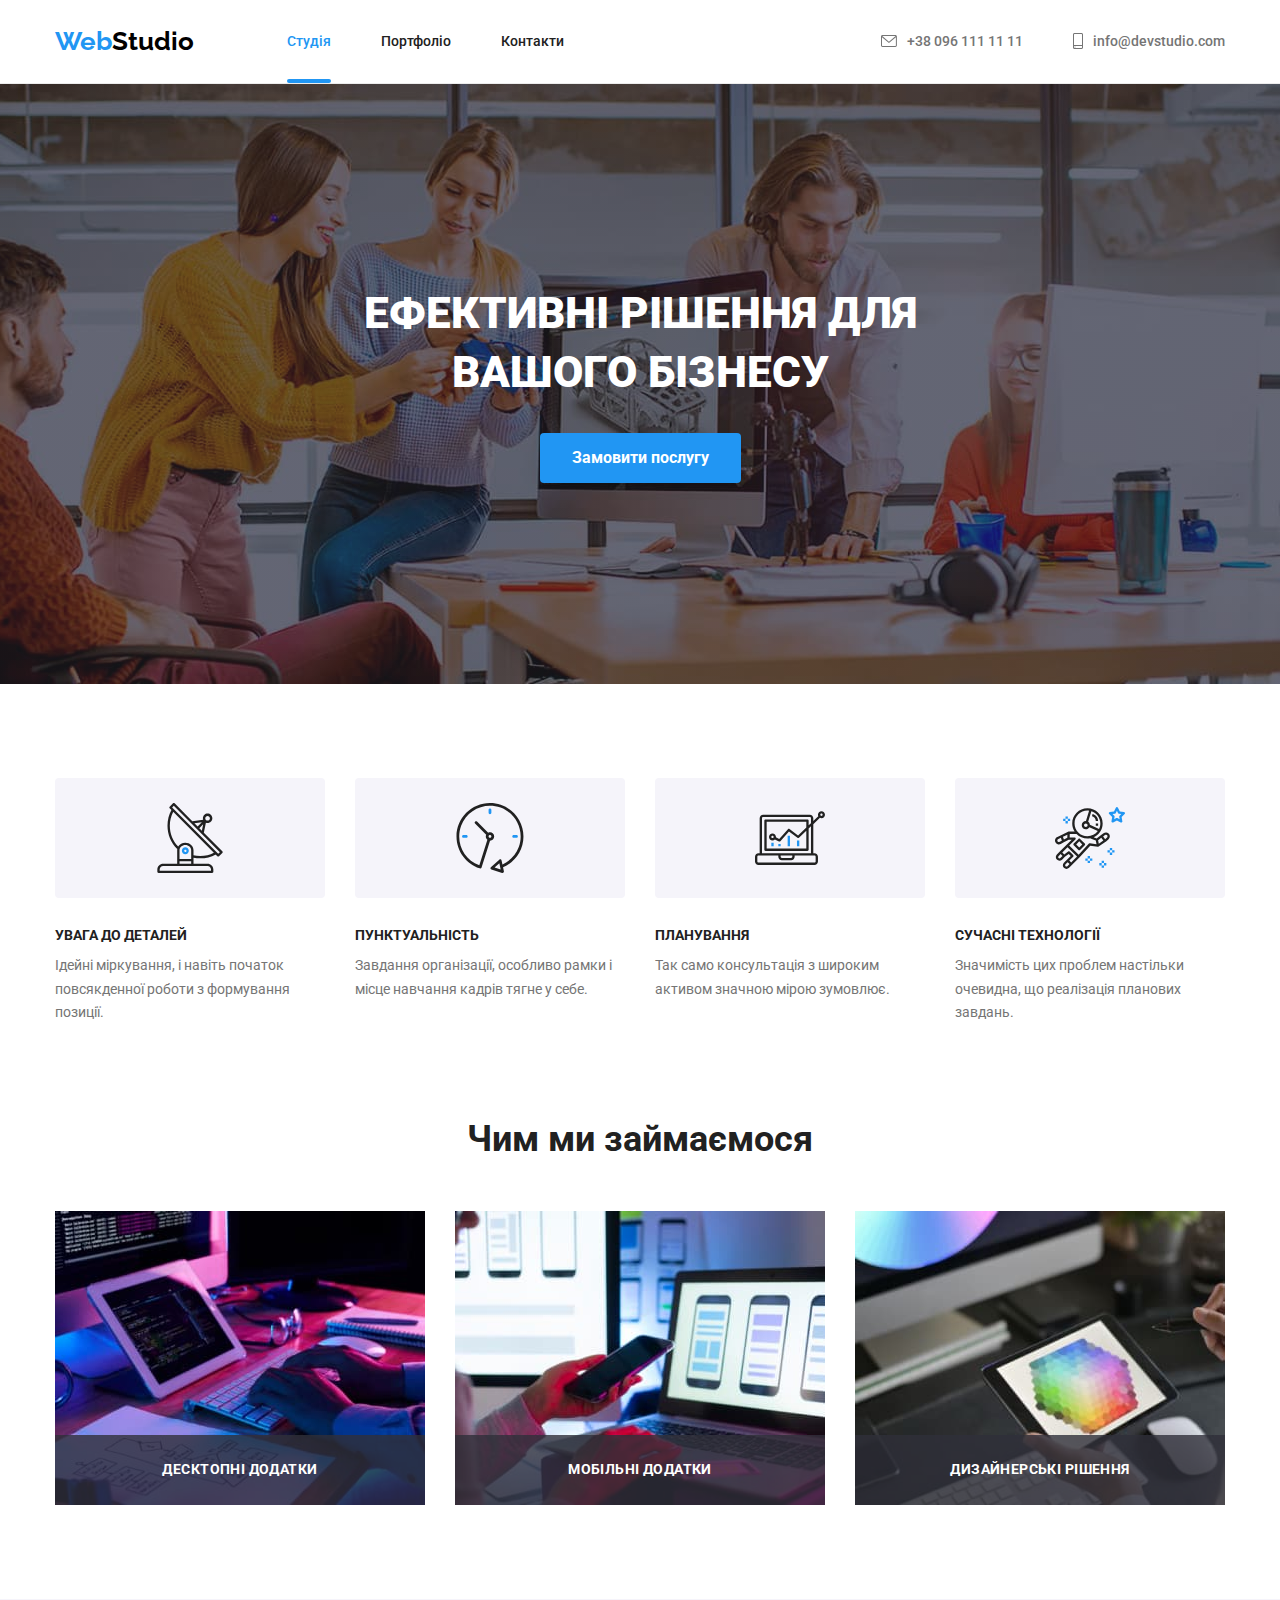
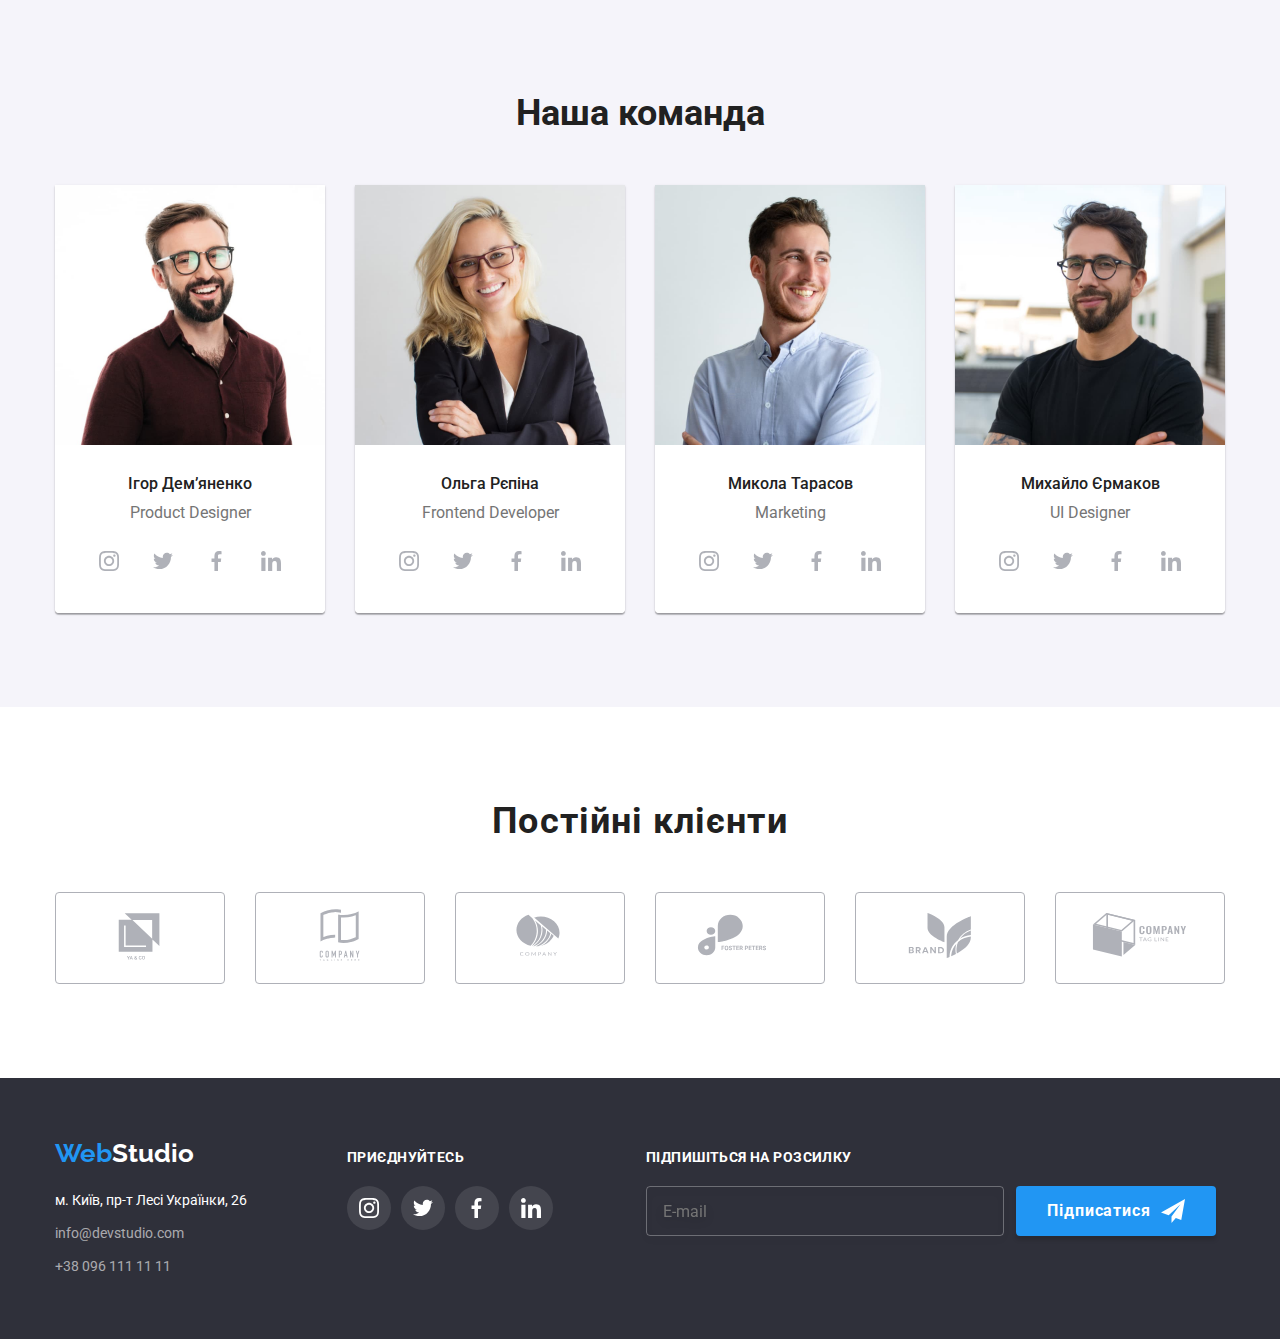
==== index.html @ 20d9b656 "New" ====
<!DOCTYPE html>
<html lang="uk">
  <head>
    <meta charset="UTF-8" />
    <meta http-equiv="X-UA-Compatible" content="IE=edge" />
    <meta name="viewport" content="width=device-width, initial-scale=1.0" />
    <title>WebStudio</title>
    <link rel="stylesheet" href="./css/main.min.css" />
    <link rel="preconnect" href="https://fonts.googleapis.com" />
    <link rel="preconnect" href="https://fonts.gstatic.com" crossorigin />
    <link
      href="https://fonts.googleapis.com/css2?family=Raleway:wght@700&family=Roboto:wght@400;500;700;900&display=swap"
      rel="stylesheet"
    />
  </head>
  <body>
    <header>
      <div class="header-container">
        <nav class="navigation">
          <a class="navigation__logo" href="index.html"
            ><span class="navigation__logo-color">Web</span>Studio</a
          >
          <ul class="navigation__list">
            <li class="navigation__item">
              <a class="navigation__link current" href="index.html">Студія</a>
            </li>
            <li class="navigation__item">
              <a class="navigation__link" href="portfolio.html">Портфоліо</a>
            </li>
            <li class="navigation__item">
              <a class="navigation__link" href="">Контакти</a>
            </li>
          </ul>
          <ul class="authentication">
            <li class="authentication__item">
              <a class="authentication__link" href="tel:+380961111111"
                ><svg class="authentication__icon" width="16" height="12">
                  <use href="./image/sprint.svg#icon-mail"></use></svg
                >+38 096 111 11 11</a
              >
            </li>
            <li class="authentication__item">
              <a class="authentication__link" href="mailto:info@devstudio.com"
                ><svg class="authentication__icon" width="10" height="16">
                  <use href="./image/sprint.svg#icon-smartphone"></use></svg
                >info@devstudio.com</a
              >
            </li>
          </ul>
        </nav>
      </div>
    </header>
    <main>
      <!-- Section Hero -->

      <section class="hero">
        <div class="hero__container">
          <h1 class="hero__title">ЕФЕКТИВНІ РІШЕННЯ ДЛЯ ВАШОГО БІЗНЕСУ</h1>
          <button data-modal-open class="hero__button" type="button">
            Замовити послугу
          </button>
          <div class="hero__backdrop is-hidden" data-modal>
            <div class="modal-window">
              <button
                data-modal-close
                class="modal-window__button-close"
                type="button"
              >
                <svg class="icon" width="11" height="11">
                  <use href="./image/sprint.svg#icon-close"></use>
                </svg>
              </button>
              <p class="modal-window__title">
                Залиште свої дані, ми вам передзвонимо
              </p>
              <form class="modal-form">
                <ul class="modal-form__list">
                  <li class="modal-form__item">
                    <label for="name">Ім’я</label>
                    <span class="modal-form__icon"
                      ><svg width="18" height="18">
                        <use href="./image/sprint.svg#icon-person"></use></svg
                    ></span>
                    <input class="input" type="text" name="name" id="name" />
                  </li>
                  <li class="modal-form__item">
                    <label for="tel">Телефон</label>
                    <span class="modal-form__icon"
                      ><svg width="18" height="18">
                        <use href="./image/sprint.svg#icon-phone"></use></svg
                    ></span>
                    <input class="input" type="tel" name="tel" id="tel" />
                  </li>
                  <li class="modal-form__item">
                    <label for="mail">Пошта</label>
                    <span class="modal-form__icon"
                      ><svg width="18" height="18">
                        <use href="./image/sprint.svg#icon-email"></use></svg
                    ></span>
                    <input class="input" type="email" name="mail" id="mail" />
                  </li>
                  <li class="modal-form__item">
                    <label for="comment">Коментар</label>
                    <textarea
                      name="comment"
                      id="comment"
                      rows="7"
                      placeholder="Введіть текст"
                    ></textarea>
                  </li>
                </ul>
                <div class="modal-form__mailling">
                  <input type="checkbox" name="mailling" id="mailling" />

                  <label for="mailling"
                    ><span class="modal-form__check-mark">
                      <svg width="11" height="8">
                        <use href="./image/sprint.svg#icon-check"></use>
                      </svg>
                    </span>
                    Погоджуюся з розсилкою та приймаю
                    <span
                      ><a class="modal-form__link" href="index.html">
                        Умови договору</a
                      ></span
                    ></label
                  >
                </div>
                <button class="modal-form__button-submit" type="submit">
                  Відправити
                </button>
              </form>
            </div>
          </div>
        </div>
      </section>

      <!-- Section Skills -->

      <section class="skills">
        <div class="skills__container">
          <h2 class="skills__title-hidden">Skills</h2>
          <ul class="skills__list">
            <li class="skills__item">
              <div class="skills__icon">
                <svg width="70" height="70">
                  <use href="./image/sprint.svg#icon-antenna"></use>
                </svg>
              </div>
              <h3 class="skills__title">УВАГА ДО ДЕТАЛЕЙ</h3>
              <p class="skills__text">
                Ідейні міркування, і навіть початок повсякденної роботи з
                формування позиції.
              </p>
            </li>
            <li class="skills__item">
              <div class="skills__icon">
                <svg width="70" height="70">
                  <use href="./image/sprint.svg#icon-clock"></use>
                </svg>
              </div>
              <h3 class="skills__title">ПУНКТУАЛЬНІСТЬ</h3>
              <p class="skills__text">
                Завдання організації, особливо рамки і місце навчання кадрів
                тягне у себе.
              </p>
            </li>
            <li class="skills__item">
              <div class="skills__icon">
                <svg width="70" height="70">
                  <use href="./image/sprint.svg#icon-diagram"></use>
                </svg>
              </div>
              <h3 class="skills__title">ПЛАНУВАННЯ</h3>
              <p class="skills__text">
                Так само консультація з широким активом значною мірою зумовлює.
              </p>
            </li>
            <li class="skills__item">
              <div class="skills__icon">
                <svg width="70" height="70">
                  <use href="./image/sprint.svg#icon-astronaut"></use>
                </svg>
              </div>
              <h3 class="skills__title">СУЧАСНІ ТЕХНОЛОГІЇ</h3>
              <p class="skills__text">
                Значимість цих проблем настільки очевидна, що реалізація
                планових завдань.
              </p>
            </li>
          </ul>
        </div>
      </section>

      <!-- Services -->

      <section class="services">
        <div class="services__container">
          <h2 class="services__title">Чим ми займаємося</h2>
          <ul class="services__list">
            <li class="services__item">
              <img src="./image/box1.jpg" alt="програмування" width="370" />
              <div class="services__box">
                <p class="services__box-title">ДЕСКТОПНІ ДОДАТКИ</p>
              </div>
            </li>
            <li class="services__item">
              <img
                src="./image/box2.jpg"
                alt="створення аплікацій"
                width="370"
              />
              <div class="services__box">
                <p class="services__box-title">МОБІЛЬНІ ДОДАТКИ</p>
              </div>
            </li>
            <li class="services__item">
              <img src="./image/box3.jpg" alt="веб-дизайн" width="370" />
              <div class="services__box">
                <p class="services__box-title">ДИЗАЙНЕРСЬКІ РІШЕННЯ</p>
              </div>
            </li>
          </ul>
        </div>
      </section>

      <!-- Section Developers -->

      <section class="developers">
        <div class="developers__container">
          <h2 class="developers__title">Наша команда</h2>
          <ul class="developers__list">
            <li class="developers__box">
              <img src="./image/img1.jpg" alt="дизайнер продукту" width="270" />
              <div class="card-set">
                <h3 class="card-set__name">Ігор Дем’яненко</h3>
                <p class="card-set__direction" lang="en">Product Designer</p>
                <div class="social-networks">
                  <ul class="social-networks__list">
                    <li class="social-networks__item">
                      <a
                        class="social-networks__link"
                        href="https://www.instagram.com/"
                        ><svg
                          class="social-networks__icon"
                          width="20"
                          height="20"
                        >
                          <use
                            href="./image/sprint.svg#icon-instagram"
                          ></use></svg
                      ></a>
                    </li>
                    <li class="social-networks__item">
                      <a
                        class="social-networks__link"
                        href="https://twitter.com/"
                        ><svg
                          class="social-networks__icon"
                          width="20"
                          height="20"
                        >
                          <use
                            href="./image/sprint.svg#icon-twitter"
                          ></use></svg
                      ></a>
                    </li>
                    <li class="social-networks__item">
                      <a
                        class="social-networks__link"
                        href="https://www.facebook.com/"
                        ><svg
                          class="social-networks__icon"
                          width="20"
                          height="20"
                        >
                          <use
                            href="./image/sprint.svg#icon-facebook"
                          ></use></svg
                      ></a>
                    </li>
                    <li class="social-networks__item">
                      <a
                        class="social-networks__link"
                        href="https://www.linkedin.com/"
                        ><svg
                          class="social-networks__icon"
                          width="20"
                          height="20"
                        >
                          <use
                            href="./image/sprint.svg#icon-linkedin"
                          ></use></svg
                      ></a>
                    </li>
                  </ul>
                </div>
              </div>
            </li>
            <li class="developers__box">
              <img
                src="./image/img2.jpg"
                alt="розробник інтерфейсу"
                width="270"
              />
              <div class="card-set">
                <h3 class="card-set__name">Ольга Рєпіна</h3>
                <p class="card-set__direction" lang="en">Frontend Developer</p>
                <div class="social-networks">
                  <ul class="social-networks__list">
                    <li class="social-networks__item">
                      <a
                        class="social-networks__link"
                        href="https://www.instagram.com/"
                        ><svg
                          class="social-networks__icon"
                          width="20"
                          height="20"
                        >
                          <use
                            href="./image/sprint.svg#icon-instagram"
                          ></use></svg
                      ></a>
                    </li>
                    <li class="social-networks__item">
                      <a
                        class="social-networks__link"
                        href="https://twitter.com/"
                        ><svg
                          class="social-networks__icon"
                          width="20"
                          height="20"
                        >
                          <use
                            href="./image/sprint.svg#icon-twitter"
                          ></use></svg
                      ></a>
                    </li>
                    <li class="social-networks__item">
                      <a
                        class="social-networks__link"
                        href="https://www.facebook.com/"
                        ><svg
                          class="social-networks__icon"
                          width="20"
                          height="20"
                        >
                          <use
                            href="./image/sprint.svg#icon-facebook"
                          ></use></svg
                      ></a>
                    </li>
                    <li class="social-networks__item">
                      <a
                        class="social-networks__link"
                        href="https://www.linkedin.com/"
                        ><svg
                          class="social-networks__icon"
                          width="20"
                          height="20"
                        >
                          <use
                            href="./image/sprint.svg#icon-linkedin"
                          ></use></svg
                      ></a>
                    </li>
                  </ul>
                </div>
              </div>
            </li>
            <li class="developers__box">
              <img src="./image/img3.jpg" alt="маркетолог" width="270" />
              <div class="card-set">
                <h3 class="card-set__name">Микола Тарасов</h3>
                <p class="card-set__direction" lang="en">Marketing</p>
                <div class="social-networks">
                  <ul class="social-networks__list">
                    <li class="social-networks__item">
                      <a
                        class="social-networks__link"
                        href="https://www.instagram.com/"
                        ><svg
                          class="social-networks__icon"
                          width="20"
                          height="20"
                        >
                          <use
                            href="./image/sprint.svg#icon-instagram"
                          ></use></svg
                      ></a>
                    </li>
                    <li class="social-networks__item">
                      <a
                        class="social-networks__link"
                        href="https://twitter.com/"
                        ><svg
                          class="social-networks__icon"
                          width="20"
                          height="20"
                        >
                          <use
                            href="./image/sprint.svg#icon-twitter"
                          ></use></svg
                      ></a>
                    </li>
                    <li class="social-networks__item">
                      <a
                        class="social-networks__link"
                        href="https://www.facebook.com/"
                        ><svg
                          class="social-networks__icon"
                          width="20"
                          height="20"
                        >
                          <use
                            href="./image/sprint.svg#icon-facebook"
                          ></use></svg
                      ></a>
                    </li>
                    <li class="social-networks__item">
                      <a
                        class="social-networks__link"
                        href="https://www.linkedin.com/"
                        ><svg
                          class="social-networks__icon"
                          width="20"
                          height="20"
                        >
                          <use
                            href="./image/sprint.svg#icon-linkedin"
                          ></use></svg
                      ></a>
                    </li>
                  </ul>
                </div>
              </div>
            </li>
            <li class="developers__box">
              <img
                src="./image/img4.jpg"
                alt="дизайнер інтерфейсу користувача"
                width="270"
              />
              <div class="card-set">
                <h3 class="card-set__name">Михайло Єрмаков</h3>
                <p class="card-set__direction" lang="en">UI Designer</p>
                <div class="social-networks">
                  <ul class="social-networks__list">
                    <li class="social-networks__item">
                      <a
                        class="social-networks__link"
                        href="https://www.instagram.com/"
                        ><svg
                          class="social-networks__icon"
                          width="20"
                          height="20"
                        >
                          <use
                            href="./image/sprint.svg#icon-instagram"
                          ></use></svg
                      ></a>
                    </li>
                    <li class="social-networks__item">
                      <a
                        class="social-networks__link"
                        href="https://twitter.com/"
                        ><svg
                          class="social-networks__icon"
                          width="20"
                          height="20"
                        >
                          <use
                            href="./image/sprint.svg#icon-twitter"
                          ></use></svg
                      ></a>
                    </li>
                    <li class="social-networks__item">
                      <a
                        class="social-networks__link"
                        href="https://www.facebook.com/"
                        ><svg
                          class="social-networks__icon"
                          width="20"
                          height="20"
                        >
                          <use
                            href="./image/sprint.svg#icon-facebook"
                          ></use></svg
                      ></a>
                    </li>
                    <li class="social-networks__item">
                      <a
                        class="social-networks__link"
                        href="https://www.linkedin.com/"
                        ><svg
                          class="social-networks__icon"
                          width="20"
                          height="20"
                        >
                          <use
                            href="./image/sprint.svg#icon-linkedin"
                          ></use></svg
                      ></a>
                    </li>
                  </ul>
                </div>
              </div>
            </li>
          </ul>
        </div>
      </section>

      <!-- Section Clients -->

      <section class="clients">
        <div class="clients__container">
          <h2 class="clients__title">Постійні клієнти</h2>
          <ul class="clients__list">
            <li class="clients__item">
              <a class="link" href="index.html"
                ><svg class="clients__icon" width="106" height="60">
                  <use href="./image/sprint.svg#icon-logo1"></use></svg
              ></a>
            </li>
            <li class="clients__item">
              <a href="index.html"
                ><svg class="clients__icon" width="106" height="60">
                  <use href="./image/sprint.svg#icon-logo2"></use></svg
              ></a>
            </li>
            <li class="clients__item">
              <a href="index.html"
                ><svg class="clients__icon" width="106" height="60">
                  <use href="./image/sprint.svg#icon-logo3"></use></svg
              ></a>
            </li>
            <li class="clients__item">
              <a href="index.html"
                ><svg class="clients__icon" width="106" height="60">
                  <use href="./image/sprint.svg#icon-logo4"></use></svg
              ></a>
            </li>
            <li class="clients__item">
              <a href="index.html"
                ><svg class="clients__icon" width="106" height="60">
                  <use href="./image/sprint.svg#icon-logo5"></use></svg
              ></a>
            </li>
            <li class="clients__item">
              <a href="index.html"
                ><svg class="clients__icon" width="106" height="60">
                  <use href="./image/sprint.svg#icon-logo6"></use></svg
              ></a>
            </li>
          </ul>
        </div>
      </section>
    </main>

    <footer class="footer">
      <div class="footer__container">
        <div>
          <a class="footer__logo" href="index.html"
            ><span class="footer__logo-color">Web</span>Studio</a
          >
          <address class="address">
            <ul class="address__list">
              <li class="address__item">
                <a
                  class="address__link"
                  href="https://www.google.com/maps/d/embed?mid=10uSM3H-mIU3GznYo2szRIEphczw&hl=en_US&ehbc=2E312F"
                  ><span class="address__link-color"
                    >м. Київ, пр-т Лесі Українки, 26</span
                  ></a
                >
              </li>
              <li class="address__item">
                <a class="address__link" href="mailto:info@devstudio.com"
                  >info@devstudio.com</a
                >
              </li>
              <li class="address__item">
                <a class="address__link" href="tel:+380961111111"
                  >+38 096 111 11 11</a
                >
              </li>
            </ul>
          </address>
        </div>

        <div class="join-in">
          <p class="join-in__title">ПРИЄДНУЙТЕСЬ</p>
          <ul class="join-in__list">
            <li class="join-in__item">
              <a class="join-in__link"
                ><svg class="join-in__icon" width="20" height="20">
                  <use href="./image/sprint.svg#icon-instagram"></use></svg
              ></a>
            </li>
            <li class="join-in__item">
              <a class="join-in__link"
                ><svg class="join-in__icon" width="20" height="20">
                  <use href="./image/sprint.svg#icon-twitter"></use></svg
              ></a>
            </li>
            <li class="join-in__item">
              <a class="join-in__link"
                ><svg class="join-in__icon" width="20" height="20">
                  <use href="./image/sprint.svg#icon-facebook"></use></svg
              ></a>
            </li>
            <li class="join-in__item">
              <a class="join-in__link"
                ><svg class="join-in__icon" width="20" height="20">
                  <use href="./image/sprint.svg#icon-linkedin"></use></svg
              ></a>
            </li>
          </ul>
        </div>

        <div class="sing-up">
          <p class="sing-up__title">ПІДПИШІТЬСЯ НА РОЗСИЛКУ</p>
          <form class="sing-up__form">
            <input
              type="email"
              name="e-mail"
              id="e-mail"
              placeholder="E-mail"
            />
            <button class="sing-up__button" type="submit">
              Підписатися<svg width="24" height="24">
                <use href="./image/sprint.svg#icon-send"></use>
              </svg>
            </button>
          </form>
        </div>
      </div>
    </footer>
    <script src="./js/modal.js"></script>
  </body>
</html>
---- css/main.min.css ----
/*! modern-normalize v1.1.0 | MIT License | https://github.com/sindresorhus/modern-normalize */*,::before,::after{box-sizing:border-box}html{line-height:1.15;-webkit-text-size-adjust:100%;-moz-tab-size:4;-o-tab-size:4;tab-size:4}body{margin:0;font-family:system-ui,-apple-system,"Segoe UI",Roboto,Helvetica,Arial,sans-serif,"Apple Color Emoji","Segoe UI Emoji"}hr{height:0;color:inherit}abbr[title]{-webkit-text-decoration:underline dotted;text-decoration:underline dotted}b,strong{font-weight:bolder}code,kbd,samp,pre{font-family:ui-monospace,SFMono-Regular,Consolas,"Liberation Mono",Menlo,monospace;font-size:1em}small{font-size:80%}sub,sup{font-size:75%;line-height:0;position:relative;vertical-align:baseline}sub{bottom:-0.25em}sup{top:-0.5em}table{text-indent:0;border-color:inherit}button,input,optgroup,select,textarea{font-family:inherit;font-size:100%;line-height:1.15;margin:0}button,select{text-transform:none}button,[type=button],[type=reset],[type=submit]{-webkit-appearance:button}::-moz-focus-inner{border-style:none;padding:0}:-moz-focusring{outline:1px dotted ButtonText}:-moz-ui-invalid{box-shadow:none}legend{padding:0}progress{vertical-align:baseline}::-webkit-inner-spin-button,::-webkit-outer-spin-button{height:auto}[type=search]{-webkit-appearance:textfield;outline-offset:-2px}::-webkit-search-decoration{-webkit-appearance:none}::-webkit-file-upload-button{-webkit-appearance:button;font:inherit}summary{display:list-item}body{background:#fff;color:#212121;font-family:Roboto,sans-serif;font-style:normal}img{display:block}use{transition:fill 250ms cubic-bezier(0.4, 0, 0.2, 1)}.header-container{max-width:1600px;margin:0 auto;border-bottom:1px solid #ececec}.navigation{display:flex;align-items:center;width:1200px;margin:0 auto;padding-left:15px;padding-right:15px}.navigation__logo{text-decoration:none;font-family:Raleway,sans-serif;font-weight:700;font-size:26px;line-height:1.19;letter-spacing:.03;color:#000}.navigation__logo-color{color:#2196f3}.navigation__list{display:flex;margin-left:93px;margin-top:0;margin-bottom:0;padding-left:0;list-style:none}.navigation__item:not(:last-child){margin-right:50px}.navigation__link{position:relative;display:block;padding:32px 0;text-decoration:none;font-weight:500;font-size:14px;line-height:1.33;color:#212121;transition:color 250ms cubic-bezier(0.4, 0, 0.2, 1)}.navigation__link:hover{color:#2196f3}.navigation__link.current{color:#2196f3}.navigation__link.current::after{content:"";position:absolute;display:block;left:0;bottom:0;width:100%;height:4px;border-radius:2px;background-color:#2196f3}.authentication{display:flex;margin:0;margin-left:auto;padding:0;list-style:none}.authentication__item:not(:last-child){margin-right:50px}.authentication__link{display:flex;align-items:center;justify-content:center;padding:32px 0;text-decoration:none;font-weight:500;font-size:14px;line-height:1.33;color:#757575;transition:color 250ms cubic-bezier(0.4, 0, 0.2, 1)}.authentication__icon{margin-right:10px;fill:#757575}.authentication__link:hover svg use,.authentication__link:focus svg use{fill:#2196f3;transition:250ms cubic-bezier(0.4, 0, 0.2, 1)}.authentication__link:hover,.authentication__link:focus{color:#2196f3}.hero{max-width:1600px;min-height:600px;margin:0 auto;padding:200px 0;background-image:linear-gradient(to right, rgba(47, 48, 58, 0.4), rgba(47, 48, 58, 0.4)),url(../image/hero.jpg);background-repeat:no-repeat;background-position:center;background-size:cover;background-color:#fff}.hero__container{margin:0 auto;width:1200px;padding-left:15px;padding-right:15px}.hero__title{margin:0 auto;margin-bottom:30px;max-width:650px;font-weight:900;font-size:44px;line-height:1.36;text-align:center;color:#fff}.hero__button{display:block;padding:10px 32px;margin:0 auto;font-family:inherit;font-weight:700;font-size:16px;line-height:1.87;background-color:#2196f3;color:#fff;box-shadow:0px 4px 4px rgba(0,0,0,.15);border-radius:4px;border:#ffdead;transition:background-color 250ms cubic-bezier(0.4, 0, 0.2, 1)}.hero__button:hover{background-color:#188ce8}.hero__backdrop{position:fixed;top:0;left:0;width:100%;height:100%;background:rgba(0,0,0,.2);transition:opacity 250ms cubic-bezier(0.4, 0, 0.2, 1),visibility 250ms cubic-bezier(0.4, 0, 0.2, 1)}.hero__backdrop.is-hidden{opacity:0;visibility:hidden;pointer-events:none}.modal-window{position:relative;top:50%;left:50%;transform:translate(-50%, -50%);padding:40px;width:528px;height:581px;box-shadow:0px 1px 3px rgba(0,0,0,.12),0px 1px 1px rgba(0,0,0,.14),0px 2px 1px rgba(0,0,0,.2);border-radius:4px;background:#fff}.modal-window__button-close{position:absolute;display:flex;justify-content:center;align-items:center;right:8px;top:8px;width:30px;height:30px;padding:0;border-radius:50px;background:#fff;border:1px solid rgba(0,0,0,.1)}.modal-window__title{margin:0 auto;margin-bottom:12px;font-weight:700;font-size:20px;line-height:1.15;letter-spacing:.03em;text-align:center}.modal-form__list{list-style:none;margin:0 auto;padding:0}.modal-form__item{position:relative;display:flex;flex-direction:column;margin-bottom:10px;font-weight:400;font-size:12px;line-height:1.16;letter-spacing:.01em;color:#757575}.modal-form__icon{position:absolute;display:inline-block;top:50%;left:12px}.modal-form label{margin-bottom:4px}.modal-form input{padding:11px 12px;padding-left:42px;border:1px solid rgba(33,33,33,.2);border-radius:4px;outline:none}.modal-form textarea{padding:12px 16px;border:1px solid rgba(33,33,33,.2);border-radius:4px;outline:none;resize:none}.modal-form__item:focus-within>.modal-form__icon{fill:#2196f3}.modal-form__item input:focus{border:1px solid #2196f3}.modal-form__item textarea:focus{border:1px solid #2196f3}.modal-form__mailling{display:flex;align-items:center;margin-top:20px;margin-bottom:30px;font-weight:400;font-size:14px;line-height:1.71;letter-spacing:.03em;text-align:center;color:#757575}.modal-form__mailling input{position:absolute;white-space:nowrap;width:1px;height:1px;overflow:hidden;border:0;padding:0;clip:rect(0 0 0 0);-webkit-clip-path:inset(50%);clip-path:inset(50%)}.modal-form__mailling label{display:flex;align-items:center;justify-content:center;margin:0}input:checked+label .modal-form__check-mark{background-color:#2196f3;border:2px solid #2196f3}.modal-form__check-mark{display:flex;align-items:center;width:16px;height:15px;margin-right:7px;margin-left:14px;border:2px solid #212121;border-radius:2px}.modal-form__link{margin-left:4px;color:#2196f3}.modal-form__button-submit{display:block;margin:0 auto;padding:10px 52px;font-weight:700;font-size:16px;line-height:1.87;letter-spacing:.06em;background:#2196f3;box-shadow:0px 4px 4px rgba(0,0,0,.15);border-radius:4px;border:#ffdead;color:#fff}.modal-form__button-submit:hover{background-color:#188ce8}.skills{padding-top:94px}.skills__container{width:1200px;margin:0 auto;padding-left:15px;padding-right:15px}.skills__title-hidden{overflow:hidden;position:absolute;white-space:nowrap;clip:rect(0 0 0 0);-webkit-clip-path:inset(50%);clip-path:inset(50%);height:1px;width:1px}.skills__list{display:flex;margin:0 auto;padding-left:0;list-style:none}.skills__item:not(:last-child){margin-right:30px}.skills__icon{display:flex;justify-content:center;align-items:center;width:270px;height:120px;margin-bottom:30px;border-radius:4px;background-color:#f5f4fa}.skills__title{margin:0 auto;margin-bottom:10px;font-weight:700;font-size:14px;line-height:1.14}.skills__text{margin:0 auto;font-size:14px;line-height:1.71;color:#757575}.services{padding:94px 0}.services__container{width:1200px;padding-left:15px;padding-right:15px;margin:0 auto}.services__title{margin:0 auto;margin-bottom:50px;font-weight:700;font-size:36px;line-height:1.16;text-align:center}.services__list{display:flex;gap:30px;margin:0 auto;padding-left:0;list-style:none}.services__item{position:relative}.services__box{position:absolute;bottom:0;display:block;width:370px;height:70px;padding:27px 0;background:rgba(47,48,58,.8)}.services__box-title{margin:0 auto;font-weight:700;font-size:14px;line-height:1.14;text-align:center;letter-spacing:.03em;text-transform:uppercase;color:#fff}.developers{padding:94px 0;background-color:#f5f4fa}.developers__container{width:1200px;margin:0 auto;padding-left:15px;padding-right:15px}.developers__title{margin:0 auto;margin-bottom:50px;font-weight:700;font-size:36px;line-height:1.16;text-align:center}.developers__list{display:flex;flex-wrap:wrap;margin:0 auto;padding-left:0;gap:30px;list-style:none}.developers__box{box-shadow:0px 1px 3px rgba(0,0,0,.12),0px 1px 1px rgba(0,0,0,.14),0px 2px 1px rgba(0,0,0,.2);border-radius:0px 0px 4px 4px}.card-set{padding-top:30px;padding-bottom:30px;text-align:center;background-color:#fff;border-radius:0px 0px 4px 4px}.card-set__name{margin:0 auto;margin-bottom:10px;font-weight:500;font-size:16px;line-height:1.18}.card-set__direction{margin:0 auto;font-size:16px;line-height:1.18;color:#757575}.social-networks{margin-top:16px;padding:0 32px}.social-networks__list{display:flex;list-style:none;gap:0;margin:0;padding:0}.social-networks__item:not(:last-child){margin-right:10px}.social-networks__link{display:flex;align-items:center;justify-content:center;height:44px;width:44px;border-radius:50%;transition:background-color 250ms cubic-bezier(0.4, 0, 0.2, 1)}.social-networks__link:hover{background-color:#2196f3}.social-networks__link:hover svg use{fill:#fff;transition:250ms cubic-bezier(0.4, 0, 0.2, 1)}.social-networks__icon{fill:#afb1b8}.clients{padding:94px 0}.clients__container{width:1200px;padding-left:15px;padding-right:15px;margin:0 auto}.clients__title{margin:0 auto;margin-bottom:50px;font-weight:700;font-size:36px;line-height:1.16;text-align:center;letter-spacing:.03em}.clients__list{display:flex;margin:0 auto;padding-left:0;list-style:none}.clients__item{display:flex;justify-content:center;align-items:center;width:170px;height:92px;border:1px solid #afb1b8;border-radius:4px;transition:border 250ms cubic-bezier(0.4, 0, 0.2, 1)}.clients__item:not(:last-child){margin-right:30px}.clients__item:hover{border:1px solid #2196f3}.clients__item:hover svg use{fill:#2196f3;transition:250ms cubic-bezier(0.4, 0, 0.2, 1)}.clients__icon{fill:#afb1b8}.filters{padding:94px 0}.filters__title-hidden{overflow:hidden;position:absolute;white-space:nowrap;clip:rect(0 0 0 0);-webkit-clip-path:inset(50%);clip-path:inset(50%);height:1px;width:1px}.filters__container{width:1200px;margin:0 auto;padding-left:15px;padding-right:15px}.filters__list{display:flex;justify-content:center;margin:0 auto;margin-bottom:50px;padding-left:0;list-style:none}.filters__item:not(:last-child){margin-right:6px}.filters__button{padding:6px 22px;font-family:inherit;font-weight:500;font-size:16px;line-height:1.62;background-color:#f5f4fa;color:#212121;border-radius:4px;border:#ffdead;transition:background-color 250ms cubic-bezier(0.4, 0, 0.2, 1),color 250ms cubic-bezier(0.4, 0, 0.2, 1)}.filters__button:hover{background-color:#2196f3;color:#fff}.project{width:1200px;margin:0 auto;padding-left:15px;padding-right:15px}.project__list{display:flex;flex-wrap:wrap;margin:0 auto;padding-left:0;list-style:none}.project__card{width:370px;margin-right:30px;margin-bottom:30px;border:1px solid #eee;transition:box-shadow 250ms cubic-bezier(0.4, 0, 0.2, 1)}.project__card:hover{box-shadow:0px 1px 1px rgba(0,0,0,.12),0px 4px 4px rgba(0,0,0,.06),1px 4px 6px rgba(0,0,0,.16)}.project__card:nth-child(3n){margin-right:0}.project__card:nth-last-child(-n+3){margin-bottom:0}.project__card:hover .project__details{transform:translateY(-100%)}.project__image{position:relative;overflow:hidden;padding:0;margin:0 auto}.project__details{position:absolute;margin:0 auto;padding:63px 24px;width:100%;height:100%;font-weight:400;font-size:18px;line-height:1.55;letter-spacing:.03em;color:#fff;background:rgba(33,150,243,.9);transform:translateY(0%);transition:transform 250ms cubic-bezier(0.4, 0, 0.2, 1)}.project__box{padding:20px 24px;background-color:#fff}.project__name{margin:0 auto;margin-bottom:4px;font-weight:700;font-size:18px;line-height:2}.project__type{margin:0 auto;font-size:16px;line-height:1.87;color:#757575}.footer{background-color:#2f303a;padding-top:60px;padding-bottom:60px}.footer__container{display:flex;width:1200px;margin:0 auto;padding-left:15px;padding-right:15px}.footer__logo{text-decoration:none;font-family:Raleway,sans-serif;color:#fff;font-weight:700;font-size:26px;line-height:1.19}.footer__logo-color{color:#2196f3}.address{display:flex;margin-top:20px;font-style:normal}.address__list{margin:0;margin-right:100px;padding-left:0;list-style:none}.address__item:not(:last-child){margin-bottom:9px}.address__link{text-decoration:none;font-size:14px;line-height:1.71;color:rgba(255,255,255,.6)}.address__link-color{color:#fff}.join-in{margin-top:12px}.join-in__title{margin:0 auto;font-weight:700;font-size:14px;line-height:1.14;letter-spacing:.03em;text-transform:uppercase;color:#fff}.join-in__list{display:flex;margin-top:20px;padding-left:0;list-style:none}.join-in__item{display:flex;justify-content:center;align-items:center;margin:0 auto;width:44px;height:44px;border-radius:50%;background:rgba(255,255,255,.1);transition:background-color 250ms cubic-bezier(0.4, 0, 0.2, 1)}.join-in__item:not(:last-child){margin-right:10px}.join-in__item:hover{background-color:#2196f3}.join-in__link{display:flex}.join-in__icon{fill:#fff}.sing-up{margin-left:93px}.sing-up__title{font-weight:700;font-size:14px;line-height:1.14;letter-spacing:.03em;text-transform:uppercase;color:#fff;margin:0 auto;margin-top:12px;margin-bottom:20px}.sing-up__form{display:flex}.sing-up input{margin-right:12px;width:358px;height:50px;padding:15px 16px;border:1px solid rgba(255,255,255,.3);filter:drop-shadow(0px 4px 4px rgba(0, 0, 0, 0.15));border-radius:4px;outline:none;background:none}.sing-up__button{display:flex;align-items:center;justify-content:center;margin:0 auto;width:200px;height:50px;background:#2196f3;box-shadow:0px 4px 4px rgba(0,0,0,.15);border-radius:4px;border:#ffdead;font-weight:700;font-size:16px;line-height:1.87;letter-spacing:.06em;color:#fff}.sing-up__button svg{margin-left:10px}/*# sourceMappingURL=main.min.css.map */
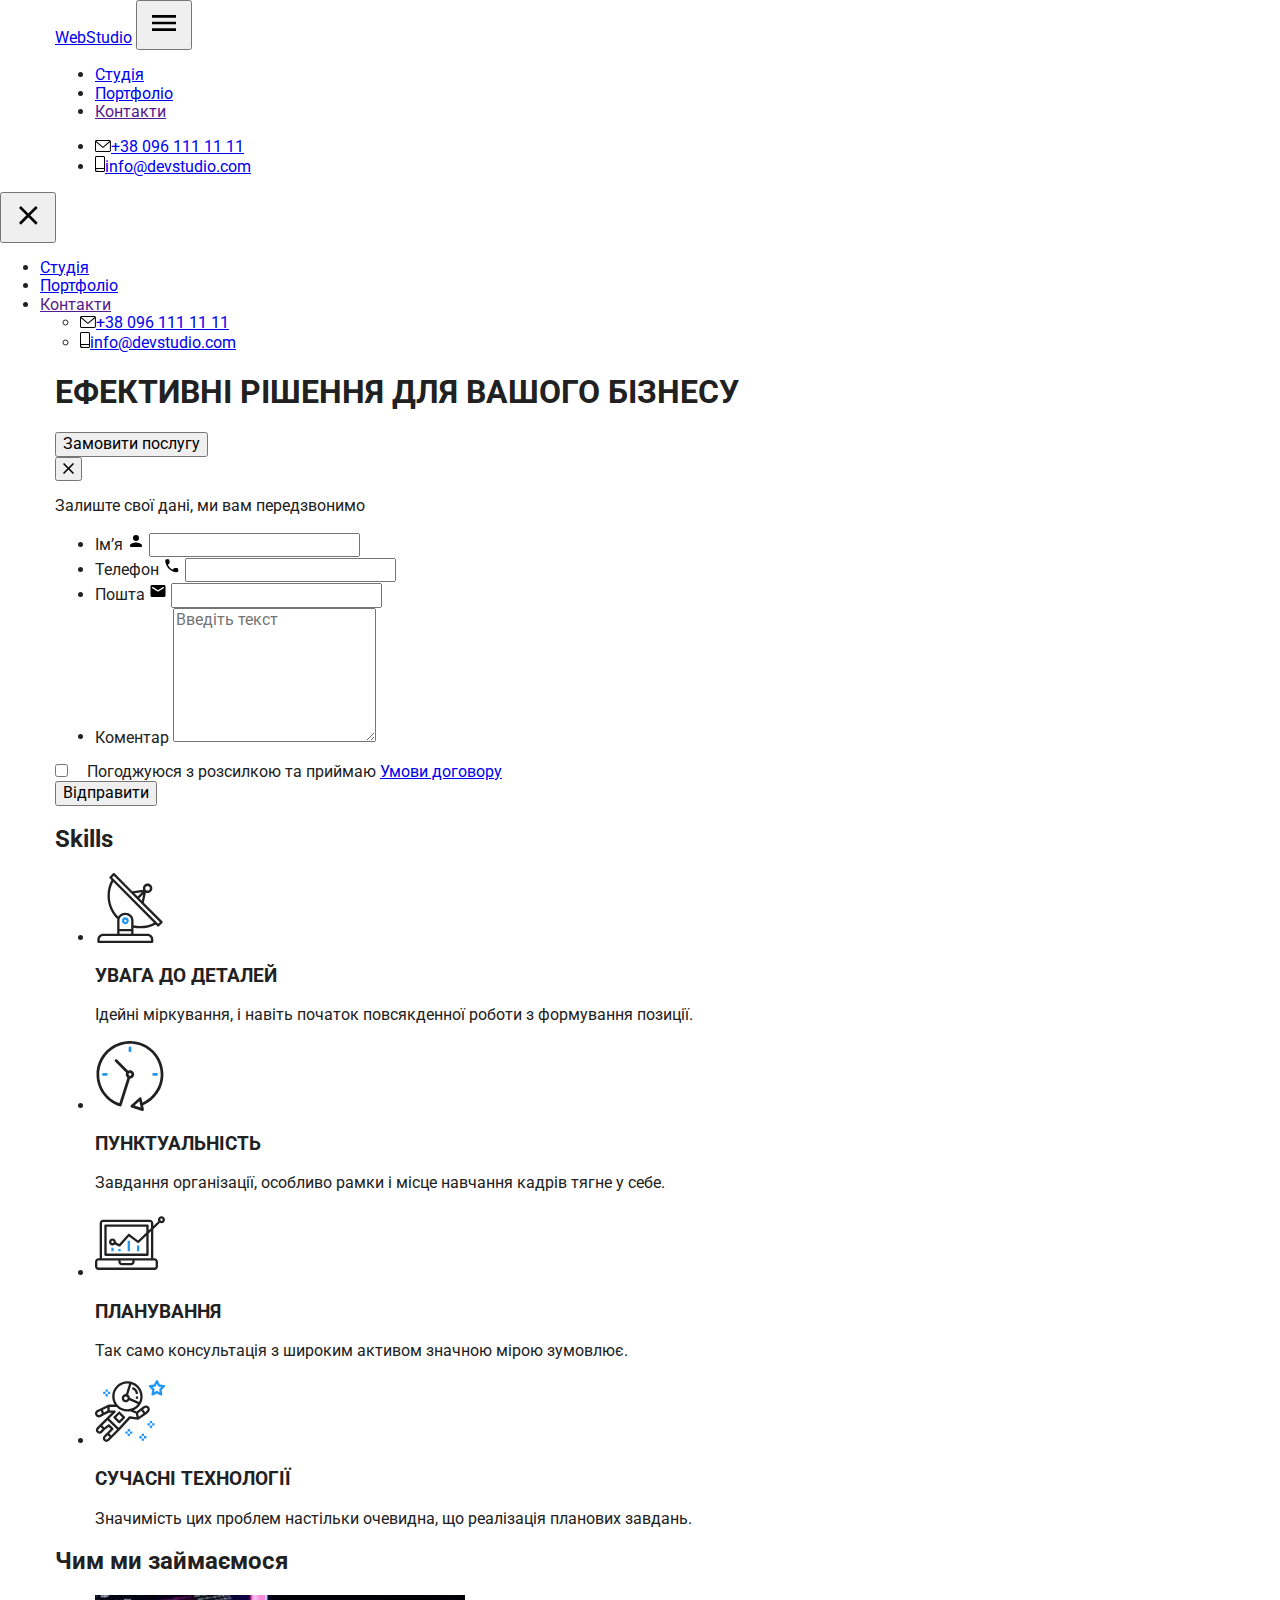
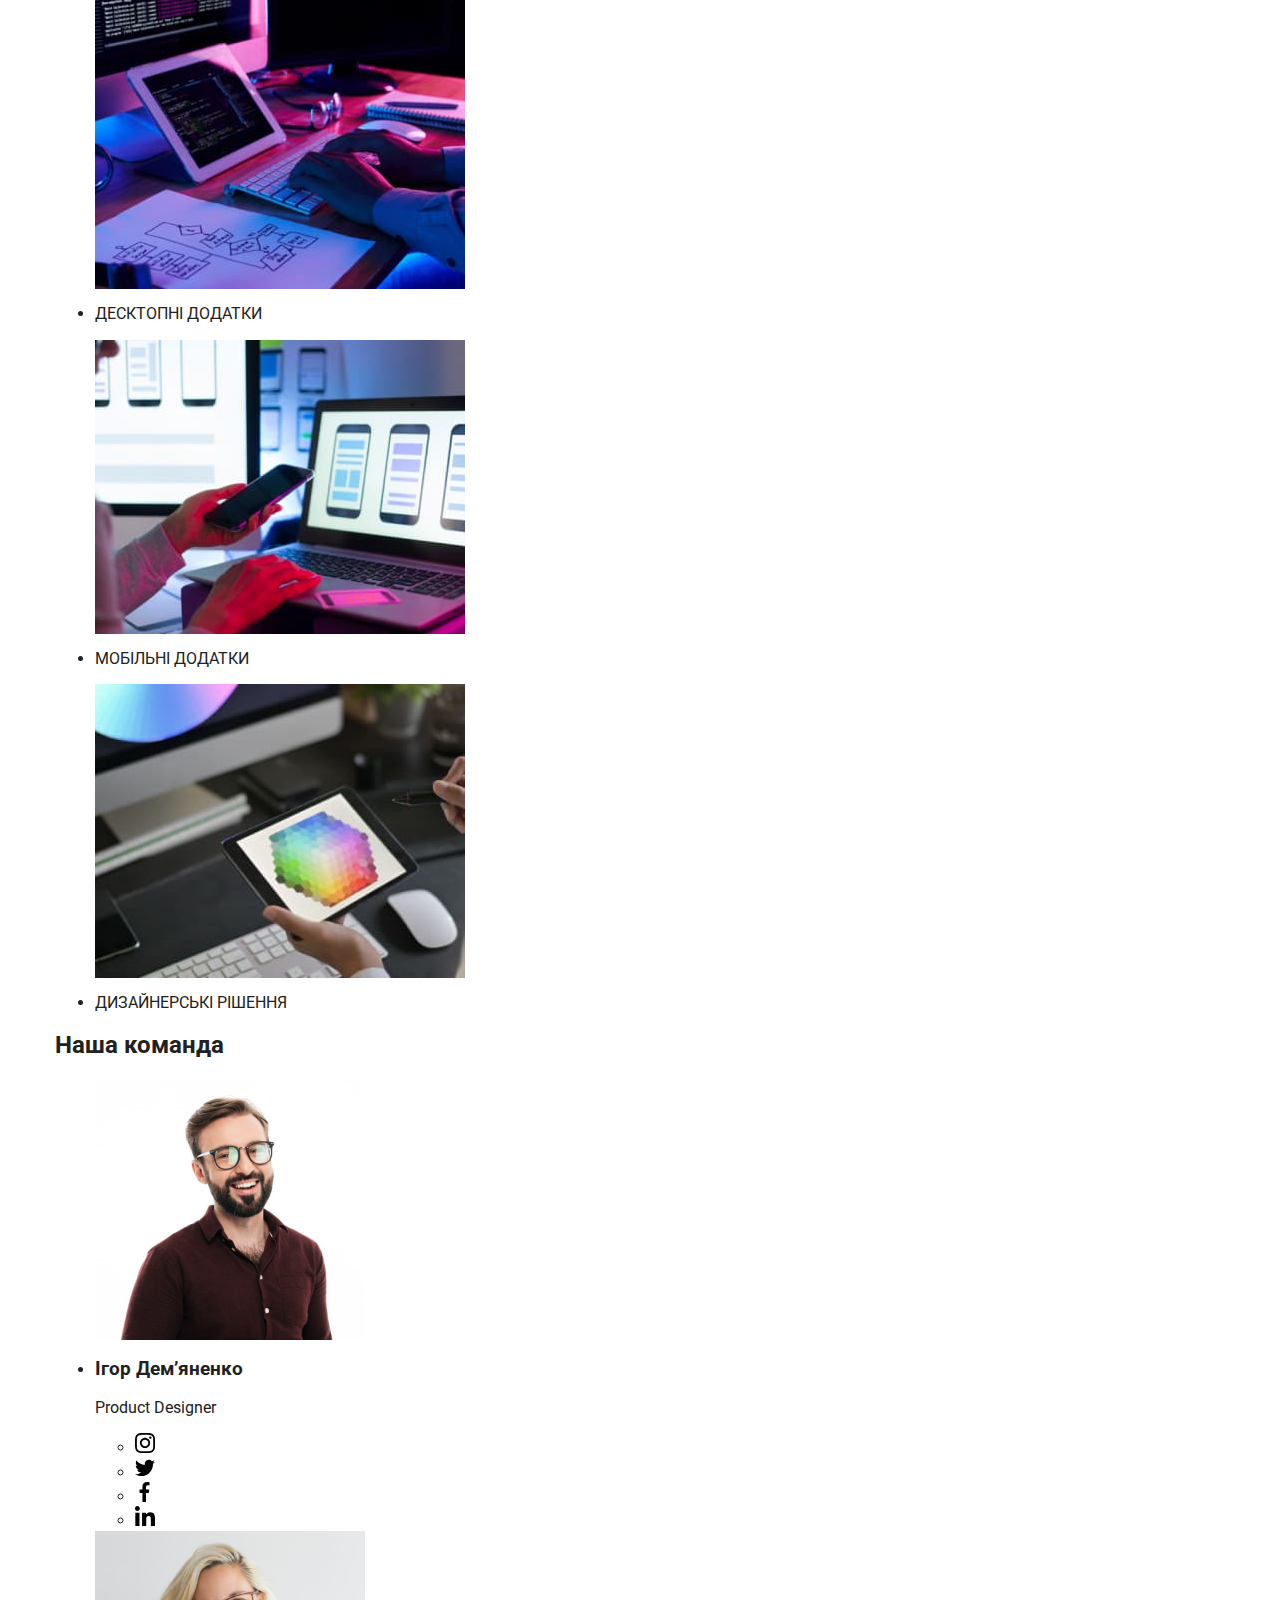
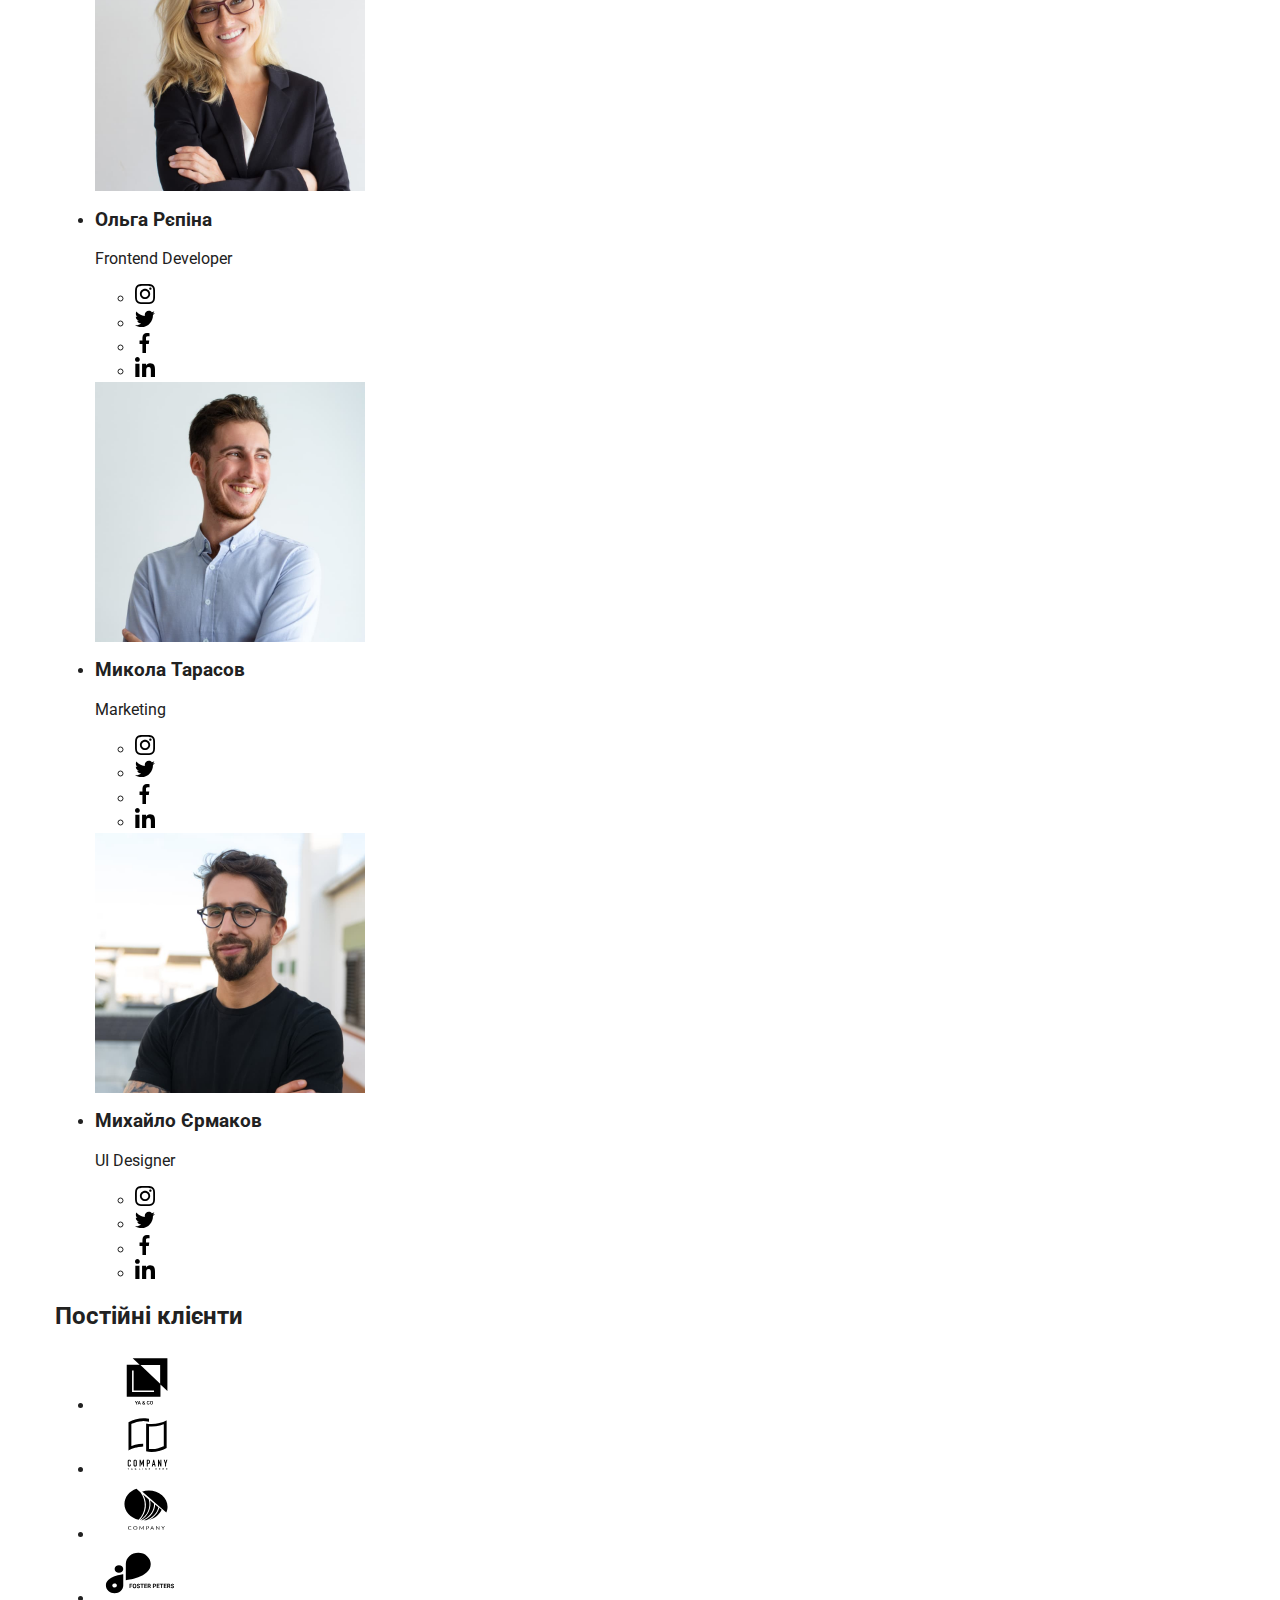
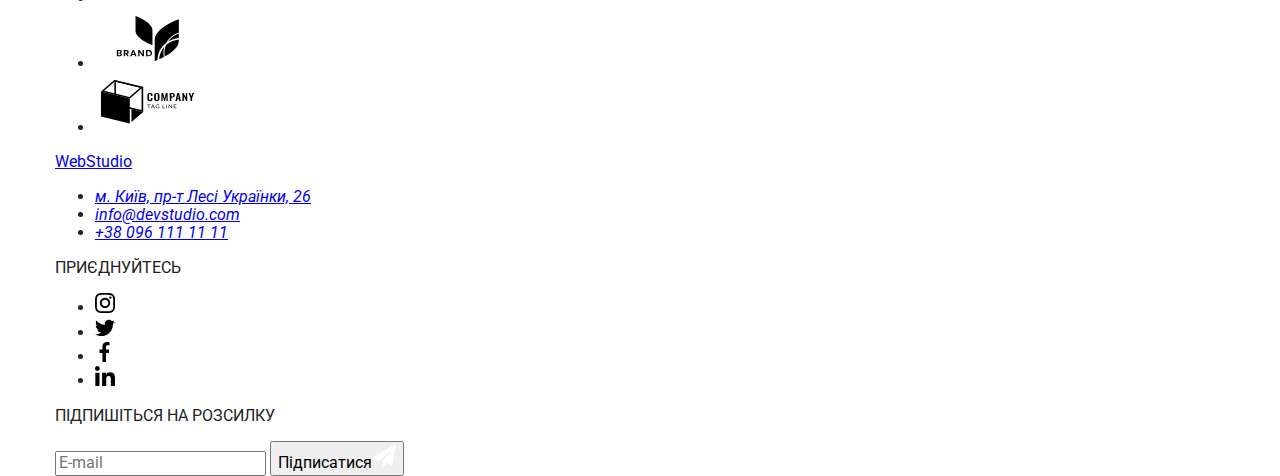
==== commit de847d98: "+" ====
--- a/index.html
+++ b/index.html
@@ -1,641 +1,491 @@
 <!DOCTYPE html>
 <html lang="uk">
-  <head>
-    <meta charset="UTF-8" />
-    <meta http-equiv="X-UA-Compatible" content="IE=edge" />
-    <meta name="viewport" content="width=device-width, initial-scale=1.0" />
-    <title>WebStudio</title>
-    <link rel="stylesheet" href="./css/main.min.css" />
-    <link rel="preconnect" href="https://fonts.googleapis.com" />
-    <link rel="preconnect" href="https://fonts.gstatic.com" crossorigin />
-    <link
-      href="https://fonts.googleapis.com/css2?family=Raleway:wght@700&family=Roboto:wght@400;500;700;900&display=swap"
-      rel="stylesheet"
-    />
-  </head>
-  <body>
-    <header>
-      <div class="header-container">
-        <nav class="navigation">
-          <a class="navigation__logo" href="index.html"
-            ><span class="navigation__logo-color">Web</span>Studio</a
-          >
-          <ul class="navigation__list">
-            <li class="navigation__item">
-              <a class="navigation__link current" href="index.html">Студія</a>
-            </li>
-            <li class="navigation__item">
-              <a class="navigation__link" href="portfolio.html">Портфоліо</a>
-            </li>
-            <li class="navigation__item">
-              <a class="navigation__link" href="">Контакти</a>
-            </li>
-          </ul>
-          <ul class="authentication">
-            <li class="authentication__item">
-              <a class="authentication__link" href="tel:+380961111111"
-                ><svg class="authentication__icon" width="16" height="12">
-                  <use href="./image/sprint.svg#icon-mail"></use></svg
-                >+38 096 111 11 11</a
-              >
-            </li>
-            <li class="authentication__item">
-              <a class="authentication__link" href="mailto:info@devstudio.com"
-                ><svg class="authentication__icon" width="10" height="16">
-                  <use href="./image/sprint.svg#icon-smartphone"></use></svg
-                >info@devstudio.com</a
-              >
-            </li>
-          </ul>
-        </nav>
-      </div>
-    </header>
-    <main>
-      <!-- Section Hero -->
-
-      <section class="hero">
-        <div class="hero__container">
-          <h1 class="hero__title">ЕФЕКТИВНІ РІШЕННЯ ДЛЯ ВАШОГО БІЗНЕСУ</h1>
-          <button data-modal-open class="hero__button" type="button">
-            Замовити послугу
-          </button>
-          <div class="hero__backdrop is-hidden" data-modal>
-            <div class="modal-window">
-              <button
-                data-modal-close
-                class="modal-window__button-close"
-                type="button"
-              >
-                <svg class="icon" width="11" height="11">
-                  <use href="./image/sprint.svg#icon-close"></use>
-                </svg>
-              </button>
-              <p class="modal-window__title">
-                Залиште свої дані, ми вам передзвонимо
-              </p>
-              <form class="modal-form">
-                <ul class="modal-form__list">
-                  <li class="modal-form__item">
-                    <label for="name">Ім’я</label>
-                    <span class="modal-form__icon"
-                      ><svg width="18" height="18">
-                        <use href="./image/sprint.svg#icon-person"></use></svg
-                    ></span>
-                    <input class="input" type="text" name="name" id="name" />
-                  </li>
-                  <li class="modal-form__item">
-                    <label for="tel">Телефон</label>
-                    <span class="modal-form__icon"
-                      ><svg width="18" height="18">
-                        <use href="./image/sprint.svg#icon-phone"></use></svg
-                    ></span>
-                    <input class="input" type="tel" name="tel" id="tel" />
-                  </li>
-                  <li class="modal-form__item">
-                    <label for="mail">Пошта</label>
-                    <span class="modal-form__icon"
-                      ><svg width="18" height="18">
-                        <use href="./image/sprint.svg#icon-email"></use></svg
-                    ></span>
-                    <input class="input" type="email" name="mail" id="mail" />
-                  </li>
-                  <li class="modal-form__item">
-                    <label for="comment">Коментар</label>
-                    <textarea
-                      name="comment"
-                      id="comment"
-                      rows="7"
-                      placeholder="Введіть текст"
-                    ></textarea>
-                  </li>
-                </ul>
-                <div class="modal-form__mailling">
-                  <input type="checkbox" name="mailling" id="mailling" />
-
-                  <label for="mailling"
-                    ><span class="modal-form__check-mark">
-                      <svg width="11" height="8">
-                        <use href="./image/sprint.svg#icon-check"></use>
-                      </svg>
-                    </span>
-                    Погоджуюся з розсилкою та приймаю
-                    <span
-                      ><a class="modal-form__link" href="index.html">
-                        Умови договору</a
-                      ></span
-                    ></label
-                  >
-                </div>
-                <button class="modal-form__button-submit" type="submit">
-                  Відправити
-                </button>
-              </form>
-            </div>
-          </div>
-        </div>
-      </section>
-
-      <!-- Section Skills -->
-
-      <section class="skills">
-        <div class="skills__container">
-          <h2 class="skills__title-hidden">Skills</h2>
-          <ul class="skills__list">
-            <li class="skills__item">
-              <div class="skills__icon">
-                <svg width="70" height="70">
-                  <use href="./image/sprint.svg#icon-antenna"></use>
-                </svg>
-              </div>
-              <h3 class="skills__title">УВАГА ДО ДЕТАЛЕЙ</h3>
-              <p class="skills__text">
-                Ідейні міркування, і навіть початок повсякденної роботи з
-                формування позиції.
-              </p>
-            </li>
-            <li class="skills__item">
-              <div class="skills__icon">
-                <svg width="70" height="70">
-                  <use href="./image/sprint.svg#icon-clock"></use>
-                </svg>
-              </div>
-              <h3 class="skills__title">ПУНКТУАЛЬНІСТЬ</h3>
-              <p class="skills__text">
-                Завдання організації, особливо рамки і місце навчання кадрів
-                тягне у себе.
-              </p>
-            </li>
-            <li class="skills__item">
-              <div class="skills__icon">
-                <svg width="70" height="70">
-                  <use href="./image/sprint.svg#icon-diagram"></use>
-                </svg>
-              </div>
-              <h3 class="skills__title">ПЛАНУВАННЯ</h3>
-              <p class="skills__text">
-                Так само консультація з широким активом значною мірою зумовлює.
-              </p>
-            </li>
-            <li class="skills__item">
-              <div class="skills__icon">
-                <svg width="70" height="70">
-                  <use href="./image/sprint.svg#icon-astronaut"></use>
-                </svg>
-              </div>
-              <h3 class="skills__title">СУЧАСНІ ТЕХНОЛОГІЇ</h3>
-              <p class="skills__text">
-                Значимість цих проблем настільки очевидна, що реалізація
-                планових завдань.
-              </p>
-            </li>
-          </ul>
-        </div>
-      </section>
-
-      <!-- Services -->
-
-      <section class="services">
-        <div class="services__container">
-          <h2 class="services__title">Чим ми займаємося</h2>
-          <ul class="services__list">
-            <li class="services__item">
-              <img src="./image/box1.jpg" alt="програмування" width="370" />
-              <div class="services__box">
-                <p class="services__box-title">ДЕСКТОПНІ ДОДАТКИ</p>
-              </div>
-            </li>
-            <li class="services__item">
-              <img
-                src="./image/box2.jpg"
-                alt="створення аплікацій"
-                width="370"
-              />
-              <div class="services__box">
-                <p class="services__box-title">МОБІЛЬНІ ДОДАТКИ</p>
-              </div>
-            </li>
-            <li class="services__item">
-              <img src="./image/box3.jpg" alt="веб-дизайн" width="370" />
-              <div class="services__box">
-                <p class="services__box-title">ДИЗАЙНЕРСЬКІ РІШЕННЯ</p>
-              </div>
-            </li>
-          </ul>
-        </div>
-      </section>
-
-      <!-- Section Developers -->
-
-      <section class="developers">
-        <div class="developers__container">
-          <h2 class="developers__title">Наша команда</h2>
-          <ul class="developers__list">
-            <li class="developers__box">
-              <img src="./image/img1.jpg" alt="дизайнер продукту" width="270" />
-              <div class="card-set">
-                <h3 class="card-set__name">Ігор Дем’яненко</h3>
-                <p class="card-set__direction" lang="en">Product Designer</p>
-                <div class="social-networks">
-                  <ul class="social-networks__list">
-                    <li class="social-networks__item">
-                      <a
-                        class="social-networks__link"
-                        href="https://www.instagram.com/"
-                        ><svg
-                          class="social-networks__icon"
-                          width="20"
-                          height="20"
-                        >
-                          <use
-                            href="./image/sprint.svg#icon-instagram"
-                          ></use></svg
-                      ></a>
-                    </li>
-                    <li class="social-networks__item">
-                      <a
-                        class="social-networks__link"
-                        href="https://twitter.com/"
-                        ><svg
-                          class="social-networks__icon"
-                          width="20"
-                          height="20"
-                        >
-                          <use
-                            href="./image/sprint.svg#icon-twitter"
-                          ></use></svg
-                      ></a>
-                    </li>
-                    <li class="social-networks__item">
-                      <a
-                        class="social-networks__link"
-                        href="https://www.facebook.com/"
-                        ><svg
-                          class="social-networks__icon"
-                          width="20"
-                          height="20"
-                        >
-                          <use
-                            href="./image/sprint.svg#icon-facebook"
-                          ></use></svg
-                      ></a>
-                    </li>
-                    <li class="social-networks__item">
-                      <a
-                        class="social-networks__link"
-                        href="https://www.linkedin.com/"
-                        ><svg
-                          class="social-networks__icon"
-                          width="20"
-                          height="20"
-                        >
-                          <use
-                            href="./image/sprint.svg#icon-linkedin"
-                          ></use></svg
-                      ></a>
-                    </li>
-                  </ul>
-                </div>
-              </div>
-            </li>
-            <li class="developers__box">
-              <img
-                src="./image/img2.jpg"
-                alt="розробник інтерфейсу"
-                width="270"
-              />
-              <div class="card-set">
-                <h3 class="card-set__name">Ольга Рєпіна</h3>
-                <p class="card-set__direction" lang="en">Frontend Developer</p>
-                <div class="social-networks">
-                  <ul class="social-networks__list">
-                    <li class="social-networks__item">
-                      <a
-                        class="social-networks__link"
-                        href="https://www.instagram.com/"
-                        ><svg
-                          class="social-networks__icon"
-                          width="20"
-                          height="20"
-                        >
-                          <use
-                            href="./image/sprint.svg#icon-instagram"
-                          ></use></svg
-                      ></a>
-                    </li>
-                    <li class="social-networks__item">
-                      <a
-                        class="social-networks__link"
-                        href="https://twitter.com/"
-                        ><svg
-                          class="social-networks__icon"
-                          width="20"
-                          height="20"
-                        >
-                          <use
-                            href="./image/sprint.svg#icon-twitter"
-                          ></use></svg
-                      ></a>
-                    </li>
-                    <li class="social-networks__item">
-                      <a
-                        class="social-networks__link"
-                        href="https://www.facebook.com/"
-                        ><svg
-                          class="social-networks__icon"
-                          width="20"
-                          height="20"
-                        >
-                          <use
-                            href="./image/sprint.svg#icon-facebook"
-                          ></use></svg
-                      ></a>
-                    </li>
-                    <li class="social-networks__item">
-                      <a
-                        class="social-networks__link"
-                        href="https://www.linkedin.com/"
-                        ><svg
-                          class="social-networks__icon"
-                          width="20"
-                          height="20"
-                        >
-                          <use
-                            href="./image/sprint.svg#icon-linkedin"
-                          ></use></svg
-                      ></a>
-                    </li>
-                  </ul>
-                </div>
-              </div>
-            </li>
-            <li class="developers__box">
-              <img src="./image/img3.jpg" alt="маркетолог" width="270" />
-              <div class="card-set">
-                <h3 class="card-set__name">Микола Тарасов</h3>
-                <p class="card-set__direction" lang="en">Marketing</p>
-                <div class="social-networks">
-                  <ul class="social-networks__list">
-                    <li class="social-networks__item">
-                      <a
-                        class="social-networks__link"
-                        href="https://www.instagram.com/"
-                        ><svg
-                          class="social-networks__icon"
-                          width="20"
-                          height="20"
-                        >
-                          <use
-                            href="./image/sprint.svg#icon-instagram"
-                          ></use></svg
-                      ></a>
-                    </li>
-                    <li class="social-networks__item">
-                      <a
-                        class="social-networks__link"
-                        href="https://twitter.com/"
-                        ><svg
-                          class="social-networks__icon"
-                          width="20"
-                          height="20"
-                        >
-                          <use
-                            href="./image/sprint.svg#icon-twitter"
-                          ></use></svg
-                      ></a>
-                    </li>
-                    <li class="social-networks__item">
-                      <a
-                        class="social-networks__link"
-                        href="https://www.facebook.com/"
-                        ><svg
-                          class="social-networks__icon"
-                          width="20"
-                          height="20"
-                        >
-                          <use
-                            href="./image/sprint.svg#icon-facebook"
-                          ></use></svg
-                      ></a>
-                    </li>
-                    <li class="social-networks__item">
-                      <a
-                        class="social-networks__link"
-                        href="https://www.linkedin.com/"
-                        ><svg
-                          class="social-networks__icon"
-                          width="20"
-                          height="20"
-                        >
-                          <use
-                            href="./image/sprint.svg#icon-linkedin"
-                          ></use></svg
-                      ></a>
-                    </li>
-                  </ul>
-                </div>
-              </div>
-            </li>
-            <li class="developers__box">
-              <img
-                src="./image/img4.jpg"
-                alt="дизайнер інтерфейсу користувача"
-                width="270"
-              />
-              <div class="card-set">
-                <h3 class="card-set__name">Михайло Єрмаков</h3>
-                <p class="card-set__direction" lang="en">UI Designer</p>
-                <div class="social-networks">
-                  <ul class="social-networks__list">
-                    <li class="social-networks__item">
-                      <a
-                        class="social-networks__link"
-                        href="https://www.instagram.com/"
-                        ><svg
-                          class="social-networks__icon"
-                          width="20"
-                          height="20"
-                        >
-                          <use
-                            href="./image/sprint.svg#icon-instagram"
-                          ></use></svg
-                      ></a>
-                    </li>
-                    <li class="social-networks__item">
-                      <a
-                        class="social-networks__link"
-                        href="https://twitter.com/"
-                        ><svg
-                          class="social-networks__icon"
-                          width="20"
-                          height="20"
-                        >
-                          <use
-                            href="./image/sprint.svg#icon-twitter"
-                          ></use></svg
-                      ></a>
-                    </li>
-                    <li class="social-networks__item">
-                      <a
-                        class="social-networks__link"
-                        href="https://www.facebook.com/"
-                        ><svg
-                          class="social-networks__icon"
-                          width="20"
-                          height="20"
-                        >
-                          <use
-                            href="./image/sprint.svg#icon-facebook"
-                          ></use></svg
-                      ></a>
-                    </li>
-                    <li class="social-networks__item">
-                      <a
-                        class="social-networks__link"
-                        href="https://www.linkedin.com/"
-                        ><svg
-                          class="social-networks__icon"
-                          width="20"
-                          height="20"
-                        >
-                          <use
-                            href="./image/sprint.svg#icon-linkedin"
-                          ></use></svg
-                      ></a>
-                    </li>
-                  </ul>
-                </div>
-              </div>
-            </li>
-          </ul>
-        </div>
-      </section>
-
-      <!-- Section Clients -->
-
-      <section class="clients">
-        <div class="clients__container">
-          <h2 class="clients__title">Постійні клієнти</h2>
-          <ul class="clients__list">
-            <li class="clients__item">
-              <a class="link" href="index.html"
-                ><svg class="clients__icon" width="106" height="60">
-                  <use href="./image/sprint.svg#icon-logo1"></use></svg
-              ></a>
-            </li>
-            <li class="clients__item">
-              <a href="index.html"
-                ><svg class="clients__icon" width="106" height="60">
-                  <use href="./image/sprint.svg#icon-logo2"></use></svg
-              ></a>
-            </li>
-            <li class="clients__item">
-              <a href="index.html"
-                ><svg class="clients__icon" width="106" height="60">
-                  <use href="./image/sprint.svg#icon-logo3"></use></svg
-              ></a>
-            </li>
-            <li class="clients__item">
-              <a href="index.html"
-                ><svg class="clients__icon" width="106" height="60">
-                  <use href="./image/sprint.svg#icon-logo4"></use></svg
-              ></a>
-            </li>
-            <li class="clients__item">
-              <a href="index.html"
-                ><svg class="clients__icon" width="106" height="60">
-                  <use href="./image/sprint.svg#icon-logo5"></use></svg
-              ></a>
-            </li>
-            <li class="clients__item">
-              <a href="index.html"
-                ><svg class="clients__icon" width="106" height="60">
-                  <use href="./image/sprint.svg#icon-logo6"></use></svg
-              ></a>
-            </li>
-          </ul>
-        </div>
-      </section>
-    </main>
-
-    <footer class="footer">
-      <div class="footer__container">
-        <div>
-          <a class="footer__logo" href="index.html"
-            ><span class="footer__logo-color">Web</span>Studio</a
-          >
-          <address class="address">
-            <ul class="address__list">
-              <li class="address__item">
-                <a
-                  class="address__link"
-                  href="https://www.google.com/maps/d/embed?mid=10uSM3H-mIU3GznYo2szRIEphczw&hl=en_US&ehbc=2E312F"
-                  ><span class="address__link-color"
-                    >м. Київ, пр-т Лесі Українки, 26</span
-                  ></a
-                >
-              </li>
-              <li class="address__item">
-                <a class="address__link" href="mailto:info@devstudio.com"
-                  >info@devstudio.com</a
-                >
-              </li>
-              <li class="address__item">
-                <a class="address__link" href="tel:+380961111111"
-                  >+38 096 111 11 11</a
-                >
-              </li>
-            </ul>
-          </address>
-        </div>
-
-        <div class="join-in">
-          <p class="join-in__title">ПРИЄДНУЙТЕСЬ</p>
-          <ul class="join-in__list">
-            <li class="join-in__item">
-              <a class="join-in__link"
-                ><svg class="join-in__icon" width="20" height="20">
-                  <use href="./image/sprint.svg#icon-instagram"></use></svg
-              ></a>
-            </li>
-            <li class="join-in__item">
-              <a class="join-in__link"
-                ><svg class="join-in__icon" width="20" height="20">
-                  <use href="./image/sprint.svg#icon-twitter"></use></svg
-              ></a>
-            </li>
-            <li class="join-in__item">
-              <a class="join-in__link"
-                ><svg class="join-in__icon" width="20" height="20">
-                  <use href="./image/sprint.svg#icon-facebook"></use></svg
-              ></a>
-            </li>
-            <li class="join-in__item">
-              <a class="join-in__link"
-                ><svg class="join-in__icon" width="20" height="20">
-                  <use href="./image/sprint.svg#icon-linkedin"></use></svg
-              ></a>
-            </li>
-          </ul>
-        </div>
-
-        <div class="sing-up">
-          <p class="sing-up__title">ПІДПИШІТЬСЯ НА РОЗСИЛКУ</p>
-          <form class="sing-up__form">
-            <input
-              type="email"
-              name="e-mail"
-              id="e-mail"
-              placeholder="E-mail"
-            />
-            <button class="sing-up__button" type="submit">
-              Підписатися<svg width="24" height="24">
-                <use href="./image/sprint.svg#icon-send"></use>
-              </svg>
-            </button>
-          </form>
-        </div>
-      </div>
-    </footer>
-    <script src="./js/modal.js"></script>
-  </body>
-</html>
+
+<head>
+	<meta charset="UTF-8" />
+	<meta http-equiv="X-UA-Compatible" content="IE=edge" />
+	<meta name="viewport" content="width=device-width, initial-scale=1.0" />
+	<title>WebStudio</title>
+	<link rel="stylesheet" href="./css/main.min.css" />
+	<link rel="preconnect" href="https://fonts.googleapis.com" />
+	<link rel="preconnect" href="https://fonts.gstatic.com" crossorigin />
+	<link href="https://fonts.googleapis.com/css2?family=Raleway:wght@700&family=Roboto:wght@400;500;700;900&display=swap"
+		rel="stylesheet" />
+</head>
+
+<body>
+	<header>
+		<div class="header container">
+			<nav class="navigation">
+				<a class="navigation__logo" href="index.html"><span class="navigation__logo-color">Web</span>Studio</a>
+				<button class="menu-toggle js-open-menu" aria-expanded="false" aria-controls="mobile-menu"><svg width="40"
+						height="40">
+						<use href="./image/sprint.svg#icon-menu"></use>
+					</svg></button>
+				<ul class="navigation__list">
+					<li class="navigation__item">
+						<a class="navigation__link current" href="index.html">Студія</a>
+					</li>
+					<li class="navigation__item">
+						<a class="navigation__link" href="portfolio.html">Портфоліо</a>
+					</li>
+					<li class="navigation__item">
+						<a class="navigation__link" href="">Контакти</a>
+					</li>
+				</ul>
+				<ul class="authentication">
+					<li class="authentication__item">
+						<a class="authentication__link" href="tel:+380961111111"><svg class="authentication__icon" width="16"
+								height="12">
+								<use href="./image/sprint.svg#icon-mail"></use>
+							</svg>+38 096 111 11 11</a>
+					</li>
+					<li class="authentication__item">
+						<a class="authentication__link" href="mailto:info@devstudio.com"><svg class="authentication__icon"
+								width="10" height="16">
+								<use href="./image/sprint.svg#icon-smartphone"></use>
+							</svg>info@devstudio.com</a>
+					</li>
+				</ul>
+			</nav>
+		</div>
+	</header>
+	<main>
+		<div class="menu-container js-menu-container" id="mobile-menu">
+			<button class="menu-toggle js-close-menu"><svg width="40" height="40">
+					<use href="./image/sprint.svg#icon-closes"></use>
+				</svg></button>
+			<ul class="mobile__list">
+				<li class="mobile__item">
+					<a class="mobile__link current" href="index.html">Студія</a>
+				</li>
+				<li class="mobile__item">
+					<a class="mobile__link" href="portfolio.html">Портфоліо</a>
+				</li>
+				<li class="mobile__item">
+					<a class="mobile__link" href="">Контакти</a>
+				</li>
+				<ul class="mobile__authentication">
+					<li class="mobile__authentication-item">
+						<a class="mobile__authentication-link" href="tel:+380961111111"><svg class="mobile__authentication-icon"
+								width="16" height="12">
+								<use href="./image/sprint.svg#icon-mail"></use>
+							</svg>+38 096 111 11 11</a>
+					</li>
+					<li class="mobile__authentication-item">
+						<a class="mobile__authentication-link" href="mailto:info@devstudio.com"><svg
+								class="mobile__authentication-icon" width="10" height="16">
+								<use href="./image/sprint.svg#icon-smartphone"></use>
+							</svg>info@devstudio.com</a>
+					</li>
+				</ul>
+			</ul>
+		</div>
+		<!-- Section Hero -->
+
+		<section class="hero">
+			<div class="hero container">
+				<h1 class="hero__title">ЕФЕКТИВНІ РІШЕННЯ ДЛЯ ВАШОГО БІЗНЕСУ</h1>
+				<button data-modal-open class="hero__button" type="button">
+					Замовити послугу
+				</button>
+				<div class="hero__backdrop is-hidden" data-modal>
+					<div class="modal-window">
+						<button data-modal-close class="modal-window__button-close" type="button">
+							<svg class="icon" width="11" height="11">
+								<use href="./image/sprint.svg#icon-close"></use>
+							</svg>
+						</button>
+						<p class="modal-window__title">
+							Залиште свої дані, ми вам передзвонимо
+						</p>
+						<form class="modal-form">
+							<ul class="modal-form__list">
+								<li class="modal-form__item">
+									<label for="name">Ім’я</label>
+									<span class="modal-form__icon"><svg width="18" height="18">
+											<use href="./image/sprint.svg#icon-person"></use>
+										</svg></span>
+									<input class="input" type="text" name="name" id="name" />
+								</li>
+								<li class="modal-form__item">
+									<label for="tel">Телефон</label>
+									<span class="modal-form__icon"><svg width="18" height="18">
+											<use href="./image/sprint.svg#icon-phone"></use>
+										</svg></span>
+									<input class="input" type="tel" name="tel" id="tel" />
+								</li>
+								<li class="modal-form__item">
+									<label for="mail">Пошта</label>
+									<span class="modal-form__icon"><svg width="18" height="18">
+											<use href="./image/sprint.svg#icon-email"></use>
+										</svg></span>
+									<input class="input" type="email" name="mail" id="mail" />
+								</li>
+								<li class="modal-form__item">
+									<label for="comment">Коментар</label>
+									<textarea name="comment" id="comment" rows="7" placeholder="Введіть текст"></textarea>
+								</li>
+							</ul>
+							<div class="modal-form__mailling">
+								<input type="checkbox" name="mailling" id="mailling" />
+
+								<label for="mailling"><span class="modal-form__check-mark">
+										<svg width="11" height="8">
+											<use href="./image/sprint.svg#icon-check"></use>
+										</svg>
+									</span>
+									Погоджуюся з розсилкою та приймаю
+									<span><a class="modal-form__link" href="index.html">
+											Умови договору</a></span></label>
+							</div>
+							<button class="modal-form__button-submit" type="submit">
+								Відправити
+							</button>
+						</form>
+					</div>
+				</div>
+			</div>
+		</section>
+
+		<!-- Section Skills -->
+
+		<section class="skills">
+			<div class="skills container">
+				<h2 class="skills__title-hidden">Skills</h2>
+				<ul class="skills__list">
+					<li class="skills__item">
+						<div class="skills__icon">
+							<svg width="70" height="70">
+								<use href="./image/sprint.svg#icon-antenna"></use>
+							</svg>
+						</div>
+						<h3 class="skills__title">УВАГА ДО ДЕТАЛЕЙ</h3>
+						<p class="skills__text">
+							Ідейні міркування, і навіть початок повсякденної роботи з
+							формування позиції.
+						</p>
+					</li>
+					<li class="skills__item">
+						<div class="skills__icon">
+							<svg width="70" height="70">
+								<use href="./image/sprint.svg#icon-clock"></use>
+							</svg>
+						</div>
+						<h3 class="skills__title">ПУНКТУАЛЬНІСТЬ</h3>
+						<p class="skills__text">
+							Завдання організації, особливо рамки і місце навчання кадрів
+							тягне у себе.
+						</p>
+					</li>
+					<li class="skills__item">
+						<div class="skills__icon">
+							<svg width="70" height="70">
+								<use href="./image/sprint.svg#icon-diagram"></use>
+							</svg>
+						</div>
+						<h3 class="skills__title">ПЛАНУВАННЯ</h3>
+						<p class="skills__text">
+							Так само консультація з широким активом значною мірою зумовлює.
+						</p>
+					</li>
+					<li class="skills__item">
+						<div class="skills__icon">
+							<svg width="70" height="70">
+								<use href="./image/sprint.svg#icon-astronaut"></use>
+							</svg>
+						</div>
+						<h3 class="skills__title">СУЧАСНІ ТЕХНОЛОГІЇ</h3>
+						<p class="skills__text">
+							Значимість цих проблем настільки очевидна, що реалізація
+							планових завдань.
+						</p>
+					</li>
+				</ul>
+			</div>
+		</section>
+
+		<!-- Services -->
+
+		<section class="services">
+			<div class="services container">
+				<h2 class="services__title">Чим ми займаємося</h2>
+				<ul class="services__list">
+					<li class="services__item">
+						<img src="./image/box1.jpg" alt="програмування" width="370" />
+						<div class="services__box">
+							<p class="services__box-title">ДЕСКТОПНІ ДОДАТКИ</p>
+						</div>
+					</li>
+					<li class="services__item">
+						<img src="./image/box2.jpg" alt="створення аплікацій" width="370" />
+						<div class="services__box">
+							<p class="services__box-title">МОБІЛЬНІ ДОДАТКИ</p>
+						</div>
+					</li>
+					<li class="services__item">
+						<img src="./image/box3.jpg" alt="веб-дизайн" width="370" />
+						<div class="services__box">
+							<p class="services__box-title">ДИЗАЙНЕРСЬКІ РІШЕННЯ</p>
+						</div>
+					</li>
+				</ul>
+			</div>
+		</section>
+
+		<!-- Section Developers -->
+
+		<section class="developers">
+			<div class="developers container">
+				<h2 class="developers__title">Наша команда</h2>
+				<ul class="developers__list">
+					<li class="developers__box">
+						<img src="./image/img1.jpg" alt="дизайнер продукту" width="270" />
+						<div class="card-set">
+							<h3 class="card-set__name">Ігор Дем’яненко</h3>
+							<p class="card-set__direction" lang="en">Product Designer</p>
+							<div class="social-networks">
+								<ul class="social-networks__list">
+									<li class="social-networks__item">
+										<a class="social-networks__link" href="https://www.instagram.com/"><svg
+												class="social-networks__icon" width="20" height="20">
+												<use href="./image/sprint.svg#icon-instagram"></use>
+											</svg></a>
+									</li>
+									<li class="social-networks__item">
+										<a class="social-networks__link" href="https://twitter.com/"><svg class="social-networks__icon"
+												width="20" height="20">
+												<use href="./image/sprint.svg#icon-twitter"></use>
+											</svg></a>
+									</li>
+									<li class="social-networks__item">
+										<a class="social-networks__link" href="https://www.facebook.com/"><svg class="social-networks__icon"
+												width="20" height="20">
+												<use href="./image/sprint.svg#icon-facebook"></use>
+											</svg></a>
+									</li>
+									<li class="social-networks__item">
+										<a class="social-networks__link" href="https://www.linkedin.com/"><svg class="social-networks__icon"
+												width="20" height="20">
+												<use href="./image/sprint.svg#icon-linkedin"></use>
+											</svg></a>
+									</li>
+								</ul>
+							</div>
+						</div>
+					</li>
+					<li class="developers__box">
+						<img src="./image/img2.jpg" alt="розробник інтерфейсу" width="270" />
+						<div class="card-set">
+							<h3 class="card-set__name">Ольга Рєпіна</h3>
+							<p class="card-set__direction" lang="en">Frontend Developer</p>
+							<div class="social-networks">
+								<ul class="social-networks__list">
+									<li class="social-networks__item">
+										<a class="social-networks__link" href="https://www.instagram.com/"><svg
+												class="social-networks__icon" width="20" height="20">
+												<use href="./image/sprint.svg#icon-instagram"></use>
+											</svg></a>
+									</li>
+									<li class="social-networks__item">
+										<a class="social-networks__link" href="https://twitter.com/"><svg class="social-networks__icon"
+												width="20" height="20">
+												<use href="./image/sprint.svg#icon-twitter"></use>
+											</svg></a>
+									</li>
+									<li class="social-networks__item">
+										<a class="social-networks__link" href="https://www.facebook.com/"><svg class="social-networks__icon"
+												width="20" height="20">
+												<use href="./image/sprint.svg#icon-facebook"></use>
+											</svg></a>
+									</li>
+									<li class="social-networks__item">
+										<a class="social-networks__link" href="https://www.linkedin.com/"><svg class="social-networks__icon"
+												width="20" height="20">
+												<use href="./image/sprint.svg#icon-linkedin"></use>
+											</svg></a>
+									</li>
+								</ul>
+							</div>
+						</div>
+					</li>
+					<li class="developers__box">
+						<img src="./image/img3.jpg" alt="маркетолог" width="270" />
+						<div class="card-set">
+							<h3 class="card-set__name">Микола Тарасов</h3>
+							<p class="card-set__direction" lang="en">Marketing</p>
+							<div class="social-networks">
+								<ul class="social-networks__list">
+									<li class="social-networks__item">
+										<a class="social-networks__link" href="https://www.instagram.com/"><svg
+												class="social-networks__icon" width="20" height="20">
+												<use href="./image/sprint.svg#icon-instagram"></use>
+											</svg></a>
+									</li>
+									<li class="social-networks__item">
+										<a class="social-networks__link" href="https://twitter.com/"><svg class="social-networks__icon"
+												width="20" height="20">
+												<use href="./image/sprint.svg#icon-twitter"></use>
+											</svg></a>
+									</li>
+									<li class="social-networks__item">
+										<a class="social-networks__link" href="https://www.facebook.com/"><svg class="social-networks__icon"
+												width="20" height="20">
+												<use href="./image/sprint.svg#icon-facebook"></use>
+											</svg></a>
+									</li>
+									<li class="social-networks__item">
+										<a class="social-networks__link" href="https://www.linkedin.com/"><svg class="social-networks__icon"
+												width="20" height="20">
+												<use href="./image/sprint.svg#icon-linkedin"></use>
+											</svg></a>
+									</li>
+								</ul>
+							</div>
+						</div>
+					</li>
+					<li class="developers__box">
+						<img src="./image/img4.jpg" alt="дизайнер інтерфейсу користувача" width="270" />
+						<div class="card-set">
+							<h3 class="card-set__name">Михайло Єрмаков</h3>
+							<p class="card-set__direction" lang="en">UI Designer</p>
+							<div class="social-networks">
+								<ul class="social-networks__list">
+									<li class="social-networks__item">
+										<a class="social-networks__link" href="https://www.instagram.com/"><svg
+												class="social-networks__icon" width="20" height="20">
+												<use href="./image/sprint.svg#icon-instagram"></use>
+											</svg></a>
+									</li>
+									<li class="social-networks__item">
+										<a class="social-networks__link" href="https://twitter.com/"><svg class="social-networks__icon"
+												width="20" height="20">
+												<use href="./image/sprint.svg#icon-twitter"></use>
+											</svg></a>
+									</li>
+									<li class="social-networks__item">
+										<a class="social-networks__link" href="https://www.facebook.com/"><svg class="social-networks__icon"
+												width="20" height="20">
+												<use href="./image/sprint.svg#icon-facebook"></use>
+											</svg></a>
+									</li>
+									<li class="social-networks__item">
+										<a class="social-networks__link" href="https://www.linkedin.com/"><svg class="social-networks__icon"
+												width="20" height="20">
+												<use href="./image/sprint.svg#icon-linkedin"></use>
+											</svg></a>
+									</li>
+								</ul>
+							</div>
+						</div>
+					</li>
+				</ul>
+			</div>
+		</section>
+
+		<!-- Section Clients -->
+
+		<section class="clients">
+			<div class="clients container">
+				<h2 class="clients__title">Постійні клієнти</h2>
+				<ul class="clients__list">
+					<li class="clients__item">
+						<a class="link" href="index.html"><svg class="clients__icon" width="106" height="60">
+								<use href="./image/sprint.svg#icon-logo1"></use>
+							</svg></a>
+					</li>
+					<li class="clients__item">
+						<a href="index.html"><svg class="clients__icon" width="106" height="60">
+								<use href="./image/sprint.svg#icon-logo2"></use>
+							</svg></a>
+					</li>
+					<li class="clients__item">
+						<a href="index.html"><svg class="clients__icon" width="106" height="60">
+								<use href="./image/sprint.svg#icon-logo3"></use>
+							</svg></a>
+					</li>
+					<li class="clients__item">
+						<a href="index.html"><svg class="clients__icon" width="106" height="60">
+								<use href="./image/sprint.svg#icon-logo4"></use>
+							</svg></a>
+					</li>
+					<li class="clients__item">
+						<a href="index.html"><svg class="clients__icon" width="106" height="60">
+								<use href="./image/sprint.svg#icon-logo5"></use>
+							</svg></a>
+					</li>
+					<li class="clients__item">
+						<a href="index.html"><svg class="clients__icon" width="106" height="60">
+								<use href="./image/sprint.svg#icon-logo6"></use>
+							</svg></a>
+					</li>
+				</ul>
+			</div>
+		</section>
+	</main>
+
+	<footer class="footer">
+		<div class="footer container">
+			<div>
+				<a class="footer__logo" href="index.html"><span class="footer__logo-color">Web</span>Studio</a>
+				<address class="address">
+					<ul class="address__list">
+						<li class="address__item">
+							<a class="address__link"
+								href="https://www.google.com/maps/d/embed?mid=10uSM3H-mIU3GznYo2szRIEphczw&hl=en_US&ehbc=2E312F"><span
+									class="address__link-color">м. Київ, пр-т Лесі Українки, 26</span></a>
+						</li>
+						<li class="address__item">
+							<a class="address__link" href="mailto:info@devstudio.com">info@devstudio.com</a>
+						</li>
+						<li class="address__item">
+							<a class="address__link" href="tel:+380961111111">+38 096 111 11 11</a>
+						</li>
+					</ul>
+				</address>
+			</div>
+
+			<div class="join-in">
+				<p class="join-in__title">ПРИЄДНУЙТЕСЬ</p>
+				<ul class="join-in__list">
+					<li class="join-in__item">
+						<a class="join-in__link"><svg class="join-in__icon" width="20" height="20">
+								<use href="./image/sprint.svg#icon-instagram"></use>
+							</svg></a>
+					</li>
+					<li class="join-in__item">
+						<a class="join-in__link"><svg class="join-in__icon" width="20" height="20">
+								<use href="./image/sprint.svg#icon-twitter"></use>
+							</svg></a>
+					</li>
+					<li class="join-in__item">
+						<a class="join-in__link"><svg class="join-in__icon" width="20" height="20">
+								<use href="./image/sprint.svg#icon-facebook"></use>
+							</svg></a>
+					</li>
+					<li class="join-in__item">
+						<a class="join-in__link"><svg class="join-in__icon" width="20" height="20">
+								<use href="./image/sprint.svg#icon-linkedin"></use>
+							</svg></a>
+					</li>
+				</ul>
+			</div>
+
+			<div class="sing-up">
+				<p class="sing-up__title">ПІДПИШІТЬСЯ НА РОЗСИЛКУ</p>
+				<form class="sing-up__form">
+					<input type="email" name="e-mail" id="e-mail" placeholder="E-mail" />
+					<button class="sing-up__button" type="submit">
+						Підписатися<svg width="24" height="24">
+							<use href="./image/sprint.svg#icon-send"></use>
+						</svg>
+					</button>
+				</form>
+			</div>
+		</div>
+	</footer>
+	<script src="./js/modal.js"></script>
+	<script src="./js/mobile-menu.js"></script>
+</body>
+
+</html>--- a/css/main.min.css
+++ b/css/main.min.css
@@ -1 +1 @@
-/*! modern-normalize v1.1.0 | MIT License | https://github.com/sindresorhus/modern-normalize */*,::before,::after{box-sizing:border-box}html{line-height:1.15;-webkit-text-size-adjust:100%;-moz-tab-size:4;-o-tab-size:4;tab-size:4}body{margin:0;font-family:system-ui,-apple-system,"Segoe UI",Roboto,Helvetica,Arial,sans-serif,"Apple Color Emoji","Segoe UI Emoji"}hr{height:0;color:inherit}abbr[title]{-webkit-text-decoration:underline dotted;text-decoration:underline dotted}b,strong{font-weight:bolder}code,kbd,samp,pre{font-family:ui-monospace,SFMono-Regular,Consolas,"Liberation Mono",Menlo,monospace;font-size:1em}small{font-size:80%}sub,sup{font-size:75%;line-height:0;position:relative;vertical-align:baseline}sub{bottom:-0.25em}sup{top:-0.5em}table{text-indent:0;border-color:inherit}button,input,optgroup,select,textarea{font-family:inherit;font-size:100%;line-height:1.15;margin:0}button,select{text-transform:none}button,[type=button],[type=reset],[type=submit]{-webkit-appearance:button}::-moz-focus-inner{border-style:none;padding:0}:-moz-focusring{outline:1px dotted ButtonText}:-moz-ui-invalid{box-shadow:none}legend{padding:0}progress{vertical-align:baseline}::-webkit-inner-spin-button,::-webkit-outer-spin-button{height:auto}[type=search]{-webkit-appearance:textfield;outline-offset:-2px}::-webkit-search-decoration{-webkit-appearance:none}::-webkit-file-upload-button{-webkit-appearance:button;font:inherit}summary{display:list-item}body{background:#fff;color:#212121;font-family:Roboto,sans-serif;font-style:normal}img{display:block}use{transition:fill 250ms cubic-bezier(0.4, 0, 0.2, 1)}.header-container{max-width:1600px;margin:0 auto;border-bottom:1px solid #ececec}.navigation{display:flex;align-items:center;width:1200px;margin:0 auto;padding-left:15px;padding-right:15px}.navigation__logo{text-decoration:none;font-family:Raleway,sans-serif;font-weight:700;font-size:26px;line-height:1.19;letter-spacing:.03;color:#000}.navigation__logo-color{color:#2196f3}.navigation__list{display:flex;margin-left:93px;margin-top:0;margin-bottom:0;padding-left:0;list-style:none}.navigation__item:not(:last-child){margin-right:50px}.navigation__link{position:relative;display:block;padding:32px 0;text-decoration:none;font-weight:500;font-size:14px;line-height:1.33;color:#212121;transition:color 250ms cubic-bezier(0.4, 0, 0.2, 1)}.navigation__link:hover{color:#2196f3}.navigation__link.current{color:#2196f3}.navigation__link.current::after{content:"";position:absolute;display:block;left:0;bottom:0;width:100%;height:4px;border-radius:2px;background-color:#2196f3}.authentication{display:flex;margin:0;margin-left:auto;padding:0;list-style:none}.authentication__item:not(:last-child){margin-right:50px}.authentication__link{display:flex;align-items:center;justify-content:center;padding:32px 0;text-decoration:none;font-weight:500;font-size:14px;line-height:1.33;color:#757575;transition:color 250ms cubic-bezier(0.4, 0, 0.2, 1)}.authentication__icon{margin-right:10px;fill:#757575}.authentication__link:hover svg use,.authentication__link:focus svg use{fill:#2196f3;transition:250ms cubic-bezier(0.4, 0, 0.2, 1)}.authentication__link:hover,.authentication__link:focus{color:#2196f3}.hero{max-width:1600px;min-height:600px;margin:0 auto;padding:200px 0;background-image:linear-gradient(to right, rgba(47, 48, 58, 0.4), rgba(47, 48, 58, 0.4)),url(../image/hero.jpg);background-repeat:no-repeat;background-position:center;background-size:cover;background-color:#fff}.hero__container{margin:0 auto;width:1200px;padding-left:15px;padding-right:15px}.hero__title{margin:0 auto;margin-bottom:30px;max-width:650px;font-weight:900;font-size:44px;line-height:1.36;text-align:center;color:#fff}.hero__button{display:block;padding:10px 32px;margin:0 auto;font-family:inherit;font-weight:700;font-size:16px;line-height:1.87;background-color:#2196f3;color:#fff;box-shadow:0px 4px 4px rgba(0,0,0,.15);border-radius:4px;border:#ffdead;transition:background-color 250ms cubic-bezier(0.4, 0, 0.2, 1)}.hero__button:hover{background-color:#188ce8}.hero__backdrop{position:fixed;top:0;left:0;width:100%;height:100%;background:rgba(0,0,0,.2);transition:opacity 250ms cubic-bezier(0.4, 0, 0.2, 1),visibility 250ms cubic-bezier(0.4, 0, 0.2, 1)}.hero__backdrop.is-hidden{opacity:0;visibility:hidden;pointer-events:none}.modal-window{position:relative;top:50%;left:50%;transform:translate(-50%, -50%);padding:40px;width:528px;height:581px;box-shadow:0px 1px 3px rgba(0,0,0,.12),0px 1px 1px rgba(0,0,0,.14),0px 2px 1px rgba(0,0,0,.2);border-radius:4px;background:#fff}.modal-window__button-close{position:absolute;display:flex;justify-content:center;align-items:center;right:8px;top:8px;width:30px;height:30px;padding:0;border-radius:50px;background:#fff;border:1px solid rgba(0,0,0,.1)}.modal-window__title{margin:0 auto;margin-bottom:12px;font-weight:700;font-size:20px;line-height:1.15;letter-spacing:.03em;text-align:center}.modal-form__list{list-style:none;margin:0 auto;padding:0}.modal-form__item{position:relative;display:flex;flex-direction:column;margin-bottom:10px;font-weight:400;font-size:12px;line-height:1.16;letter-spacing:.01em;color:#757575}.modal-form__icon{position:absolute;display:inline-block;top:50%;left:12px}.modal-form label{margin-bottom:4px}.modal-form input{padding:11px 12px;padding-left:42px;border:1px solid rgba(33,33,33,.2);border-radius:4px;outline:none}.modal-form textarea{padding:12px 16px;border:1px solid rgba(33,33,33,.2);border-radius:4px;outline:none;resize:none}.modal-form__item:focus-within>.modal-form__icon{fill:#2196f3}.modal-form__item input:focus{border:1px solid #2196f3}.modal-form__item textarea:focus{border:1px solid #2196f3}.modal-form__mailling{display:flex;align-items:center;margin-top:20px;margin-bottom:30px;font-weight:400;font-size:14px;line-height:1.71;letter-spacing:.03em;text-align:center;color:#757575}.modal-form__mailling input{position:absolute;white-space:nowrap;width:1px;height:1px;overflow:hidden;border:0;padding:0;clip:rect(0 0 0 0);-webkit-clip-path:inset(50%);clip-path:inset(50%)}.modal-form__mailling label{display:flex;align-items:center;justify-content:center;margin:0}input:checked+label .modal-form__check-mark{background-color:#2196f3;border:2px solid #2196f3}.modal-form__check-mark{display:flex;align-items:center;width:16px;height:15px;margin-right:7px;margin-left:14px;border:2px solid #212121;border-radius:2px}.modal-form__link{margin-left:4px;color:#2196f3}.modal-form__button-submit{display:block;margin:0 auto;padding:10px 52px;font-weight:700;font-size:16px;line-height:1.87;letter-spacing:.06em;background:#2196f3;box-shadow:0px 4px 4px rgba(0,0,0,.15);border-radius:4px;border:#ffdead;color:#fff}.modal-form__button-submit:hover{background-color:#188ce8}.skills{padding-top:94px}.skills__container{width:1200px;margin:0 auto;padding-left:15px;padding-right:15px}.skills__title-hidden{overflow:hidden;position:absolute;white-space:nowrap;clip:rect(0 0 0 0);-webkit-clip-path:inset(50%);clip-path:inset(50%);height:1px;width:1px}.skills__list{display:flex;margin:0 auto;padding-left:0;list-style:none}.skills__item:not(:last-child){margin-right:30px}.skills__icon{display:flex;justify-content:center;align-items:center;width:270px;height:120px;margin-bottom:30px;border-radius:4px;background-color:#f5f4fa}.skills__title{margin:0 auto;margin-bottom:10px;font-weight:700;font-size:14px;line-height:1.14}.skills__text{margin:0 auto;font-size:14px;line-height:1.71;color:#757575}.services{padding:94px 0}.services__container{width:1200px;padding-left:15px;padding-right:15px;margin:0 auto}.services__title{margin:0 auto;margin-bottom:50px;font-weight:700;font-size:36px;line-height:1.16;text-align:center}.services__list{display:flex;gap:30px;margin:0 auto;padding-left:0;list-style:none}.services__item{position:relative}.services__box{position:absolute;bottom:0;display:block;width:370px;height:70px;padding:27px 0;background:rgba(47,48,58,.8)}.services__box-title{margin:0 auto;font-weight:700;font-size:14px;line-height:1.14;text-align:center;letter-spacing:.03em;text-transform:uppercase;color:#fff}.developers{padding:94px 0;background-color:#f5f4fa}.developers__container{width:1200px;margin:0 auto;padding-left:15px;padding-right:15px}.developers__title{margin:0 auto;margin-bottom:50px;font-weight:700;font-size:36px;line-height:1.16;text-align:center}.developers__list{display:flex;flex-wrap:wrap;margin:0 auto;padding-left:0;gap:30px;list-style:none}.developers__box{box-shadow:0px 1px 3px rgba(0,0,0,.12),0px 1px 1px rgba(0,0,0,.14),0px 2px 1px rgba(0,0,0,.2);border-radius:0px 0px 4px 4px}.card-set{padding-top:30px;padding-bottom:30px;text-align:center;background-color:#fff;border-radius:0px 0px 4px 4px}.card-set__name{margin:0 auto;margin-bottom:10px;font-weight:500;font-size:16px;line-height:1.18}.card-set__direction{margin:0 auto;font-size:16px;line-height:1.18;color:#757575}.social-networks{margin-top:16px;padding:0 32px}.social-networks__list{display:flex;list-style:none;gap:0;margin:0;padding:0}.social-networks__item:not(:last-child){margin-right:10px}.social-networks__link{display:flex;align-items:center;justify-content:center;height:44px;width:44px;border-radius:50%;transition:background-color 250ms cubic-bezier(0.4, 0, 0.2, 1)}.social-networks__link:hover{background-color:#2196f3}.social-networks__link:hover svg use{fill:#fff;transition:250ms cubic-bezier(0.4, 0, 0.2, 1)}.social-networks__icon{fill:#afb1b8}.clients{padding:94px 0}.clients__container{width:1200px;padding-left:15px;padding-right:15px;margin:0 auto}.clients__title{margin:0 auto;margin-bottom:50px;font-weight:700;font-size:36px;line-height:1.16;text-align:center;letter-spacing:.03em}.clients__list{display:flex;margin:0 auto;padding-left:0;list-style:none}.clients__item{display:flex;justify-content:center;align-items:center;width:170px;height:92px;border:1px solid #afb1b8;border-radius:4px;transition:border 250ms cubic-bezier(0.4, 0, 0.2, 1)}.clients__item:not(:last-child){margin-right:30px}.clients__item:hover{border:1px solid #2196f3}.clients__item:hover svg use{fill:#2196f3;transition:250ms cubic-bezier(0.4, 0, 0.2, 1)}.clients__icon{fill:#afb1b8}.filters{padding:94px 0}.filters__title-hidden{overflow:hidden;position:absolute;white-space:nowrap;clip:rect(0 0 0 0);-webkit-clip-path:inset(50%);clip-path:inset(50%);height:1px;width:1px}.filters__container{width:1200px;margin:0 auto;padding-left:15px;padding-right:15px}.filters__list{display:flex;justify-content:center;margin:0 auto;margin-bottom:50px;padding-left:0;list-style:none}.filters__item:not(:last-child){margin-right:6px}.filters__button{padding:6px 22px;font-family:inherit;font-weight:500;font-size:16px;line-height:1.62;background-color:#f5f4fa;color:#212121;border-radius:4px;border:#ffdead;transition:background-color 250ms cubic-bezier(0.4, 0, 0.2, 1),color 250ms cubic-bezier(0.4, 0, 0.2, 1)}.filters__button:hover{background-color:#2196f3;color:#fff}.project{width:1200px;margin:0 auto;padding-left:15px;padding-right:15px}.project__list{display:flex;flex-wrap:wrap;margin:0 auto;padding-left:0;list-style:none}.project__card{width:370px;margin-right:30px;margin-bottom:30px;border:1px solid #eee;transition:box-shadow 250ms cubic-bezier(0.4, 0, 0.2, 1)}.project__card:hover{box-shadow:0px 1px 1px rgba(0,0,0,.12),0px 4px 4px rgba(0,0,0,.06),1px 4px 6px rgba(0,0,0,.16)}.project__card:nth-child(3n){margin-right:0}.project__card:nth-last-child(-n+3){margin-bottom:0}.project__card:hover .project__details{transform:translateY(-100%)}.project__image{position:relative;overflow:hidden;padding:0;margin:0 auto}.project__details{position:absolute;margin:0 auto;padding:63px 24px;width:100%;height:100%;font-weight:400;font-size:18px;line-height:1.55;letter-spacing:.03em;color:#fff;background:rgba(33,150,243,.9);transform:translateY(0%);transition:transform 250ms cubic-bezier(0.4, 0, 0.2, 1)}.project__box{padding:20px 24px;background-color:#fff}.project__name{margin:0 auto;margin-bottom:4px;font-weight:700;font-size:18px;line-height:2}.project__type{margin:0 auto;font-size:16px;line-height:1.87;color:#757575}.footer{background-color:#2f303a;padding-top:60px;padding-bottom:60px}.footer__container{display:flex;width:1200px;margin:0 auto;padding-left:15px;padding-right:15px}.footer__logo{text-decoration:none;font-family:Raleway,sans-serif;color:#fff;font-weight:700;font-size:26px;line-height:1.19}.footer__logo-color{color:#2196f3}.address{display:flex;margin-top:20px;font-style:normal}.address__list{margin:0;margin-right:100px;padding-left:0;list-style:none}.address__item:not(:last-child){margin-bottom:9px}.address__link{text-decoration:none;font-size:14px;line-height:1.71;color:rgba(255,255,255,.6)}.address__link-color{color:#fff}.join-in{margin-top:12px}.join-in__title{margin:0 auto;font-weight:700;font-size:14px;line-height:1.14;letter-spacing:.03em;text-transform:uppercase;color:#fff}.join-in__list{display:flex;margin-top:20px;padding-left:0;list-style:none}.join-in__item{display:flex;justify-content:center;align-items:center;margin:0 auto;width:44px;height:44px;border-radius:50%;background:rgba(255,255,255,.1);transition:background-color 250ms cubic-bezier(0.4, 0, 0.2, 1)}.join-in__item:not(:last-child){margin-right:10px}.join-in__item:hover{background-color:#2196f3}.join-in__link{display:flex}.join-in__icon{fill:#fff}.sing-up{margin-left:93px}.sing-up__title{font-weight:700;font-size:14px;line-height:1.14;letter-spacing:.03em;text-transform:uppercase;color:#fff;margin:0 auto;margin-top:12px;margin-bottom:20px}.sing-up__form{display:flex}.sing-up input{margin-right:12px;width:358px;height:50px;padding:15px 16px;border:1px solid rgba(255,255,255,.3);filter:drop-shadow(0px 4px 4px rgba(0, 0, 0, 0.15));border-radius:4px;outline:none;background:none}.sing-up__button{display:flex;align-items:center;justify-content:center;margin:0 auto;width:200px;height:50px;background:#2196f3;box-shadow:0px 4px 4px rgba(0,0,0,.15);border-radius:4px;border:#ffdead;font-weight:700;font-size:16px;line-height:1.87;letter-spacing:.06em;color:#fff}.sing-up__button svg{margin-left:10px}/*# sourceMappingURL=main.min.css.map */+/*! modern-normalize v1.1.0 | MIT License | https://github.com/sindresorhus/modern-normalize */*,::before,::after{box-sizing:border-box}html{line-height:1.15;-webkit-text-size-adjust:100%;-moz-tab-size:4;-o-tab-size:4;tab-size:4}body{margin:0;font-family:system-ui,-apple-system,"Segoe UI",Roboto,Helvetica,Arial,sans-serif,"Apple Color Emoji","Segoe UI Emoji"}hr{height:0;color:inherit}abbr[title]{-webkit-text-decoration:underline dotted;text-decoration:underline dotted}b,strong{font-weight:bolder}code,kbd,samp,pre{font-family:ui-monospace,SFMono-Regular,Consolas,"Liberation Mono",Menlo,monospace;font-size:1em}small{font-size:80%}sub,sup{font-size:75%;line-height:0;position:relative;vertical-align:baseline}sub{bottom:-0.25em}sup{top:-0.5em}table{text-indent:0;border-color:inherit}button,input,optgroup,select,textarea{font-family:inherit;font-size:100%;line-height:1.15;margin:0}button,select{text-transform:none}button,[type=button],[type=reset],[type=submit]{-webkit-appearance:button}::-moz-focus-inner{border-style:none;padding:0}:-moz-focusring{outline:1px dotted ButtonText}:-moz-ui-invalid{box-shadow:none}legend{padding:0}progress{vertical-align:baseline}::-webkit-inner-spin-button,::-webkit-outer-spin-button{height:auto}[type=search]{-webkit-appearance:textfield;outline-offset:-2px}::-webkit-search-decoration{-webkit-appearance:none}::-webkit-file-upload-button{-webkit-appearance:button;font:inherit}summary{display:list-item}body{background:#fff;color:#212121;font-family:Roboto,sans-serif;font-style:normal}img{display:block}use{transition:fill 250ms cubic-bezier(0.4, 0, 0.2, 1)}.container{margin:0 auto;padding:0 15px}@media screen and (min-width: 480px){.container{width:480px}}@media screen and (min-width: 768px){.container{width:768px}}@media screen and (min-width: 1200px){.container{width:1200px}}@media screen and (max-width: 767px){.navigation{display:flex;align-items:center;justify-content:space-between}.navigation__logo{padding:16px 0;text-decoration:none;font-family:Raleway,sans-serif;font-weight:700;font-size:26px;line-height:1.19;letter-spacing:.03;color:#000}.navigation__logo-color{color:#2196f3}.menu-toggle{min-height:40px;min-width:40px;display:flex;align-items:center;justify-content:center;margin:0;padding:0;margin-right:10px;background-color:rgba(0,0,0,0);cursor:pointer;border:none;border-radius:50%;outline:none}.navigation__list{display:none}.authentication{display:none}.menu-container{position:fixed;top:0;left:0;width:100vw;height:100vh;padding:32px;background-color:#3f51b5;transform:translateX(100%)}.menu-container.is-open{transform:translateX(0)}.menu-container .menu-toggle{position:absolute;top:16px;right:16px;color:#fff}}/*# sourceMappingURL=main.min.css.map */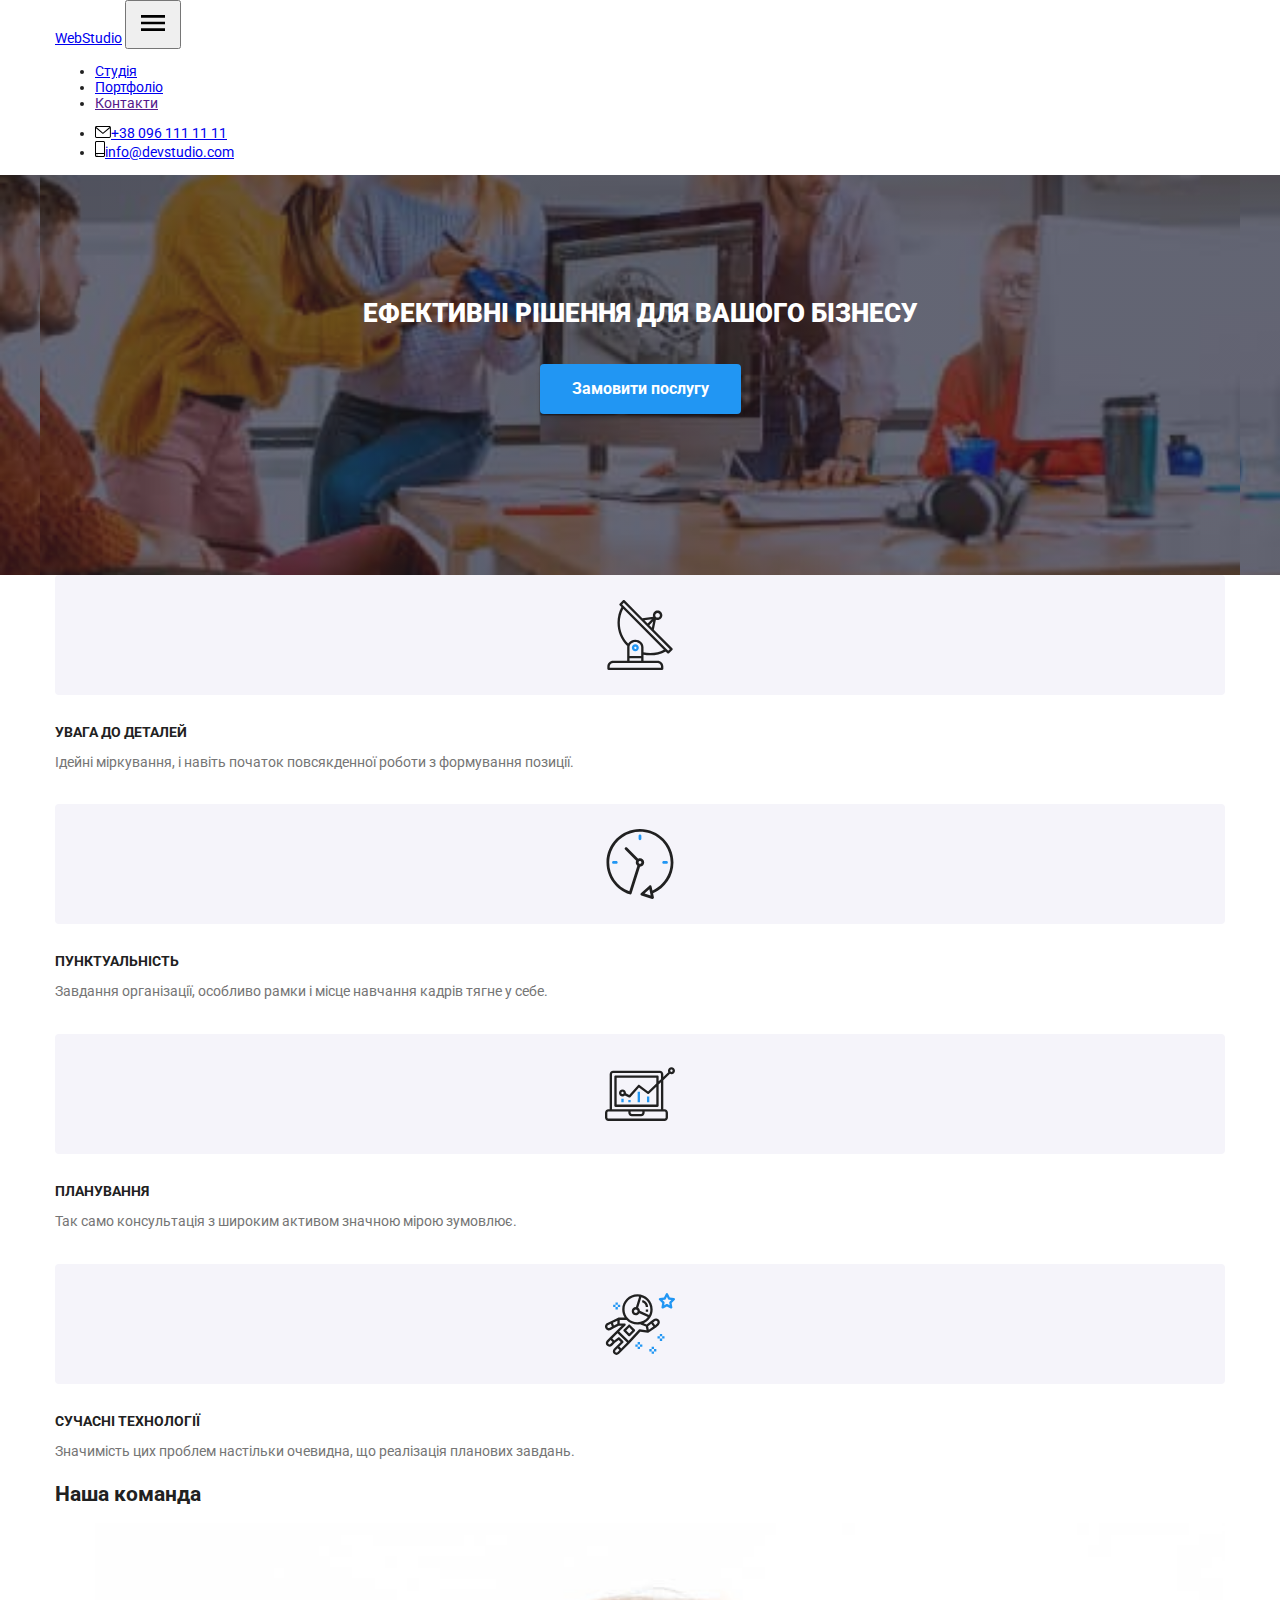
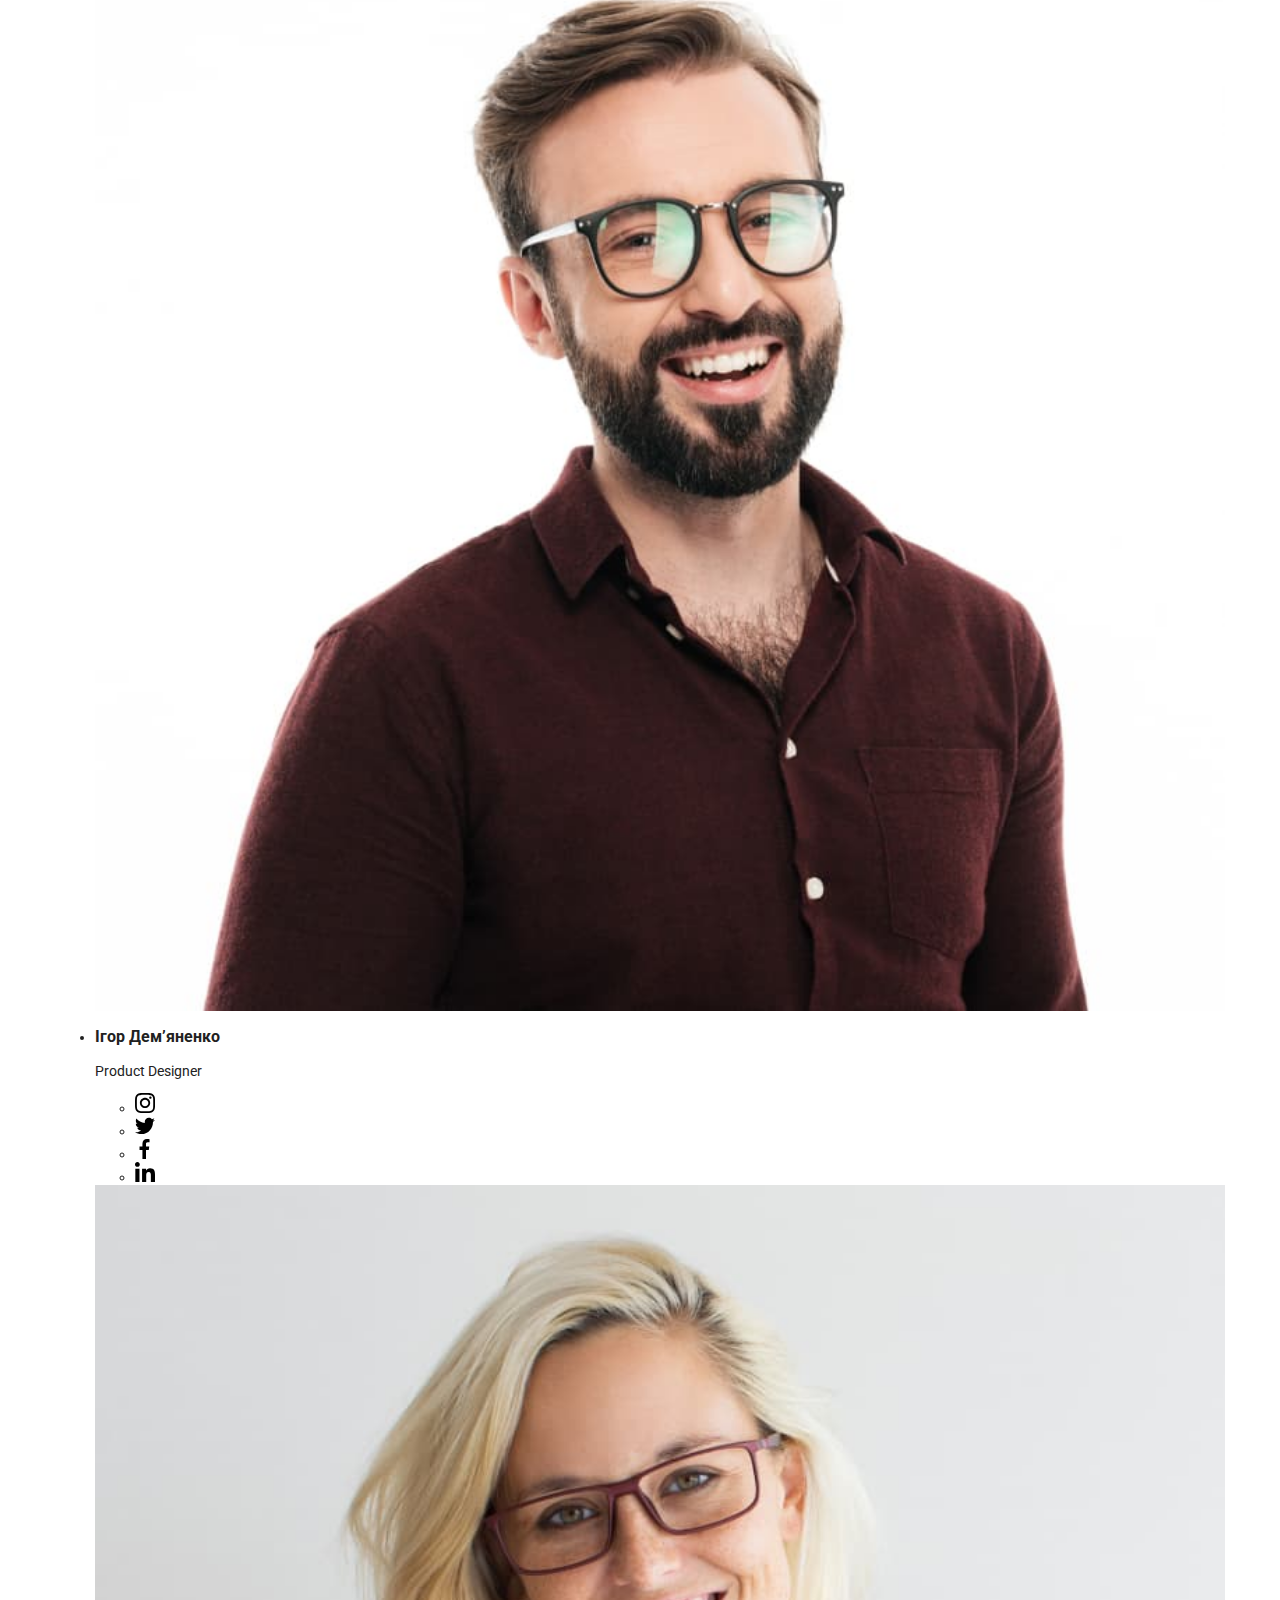
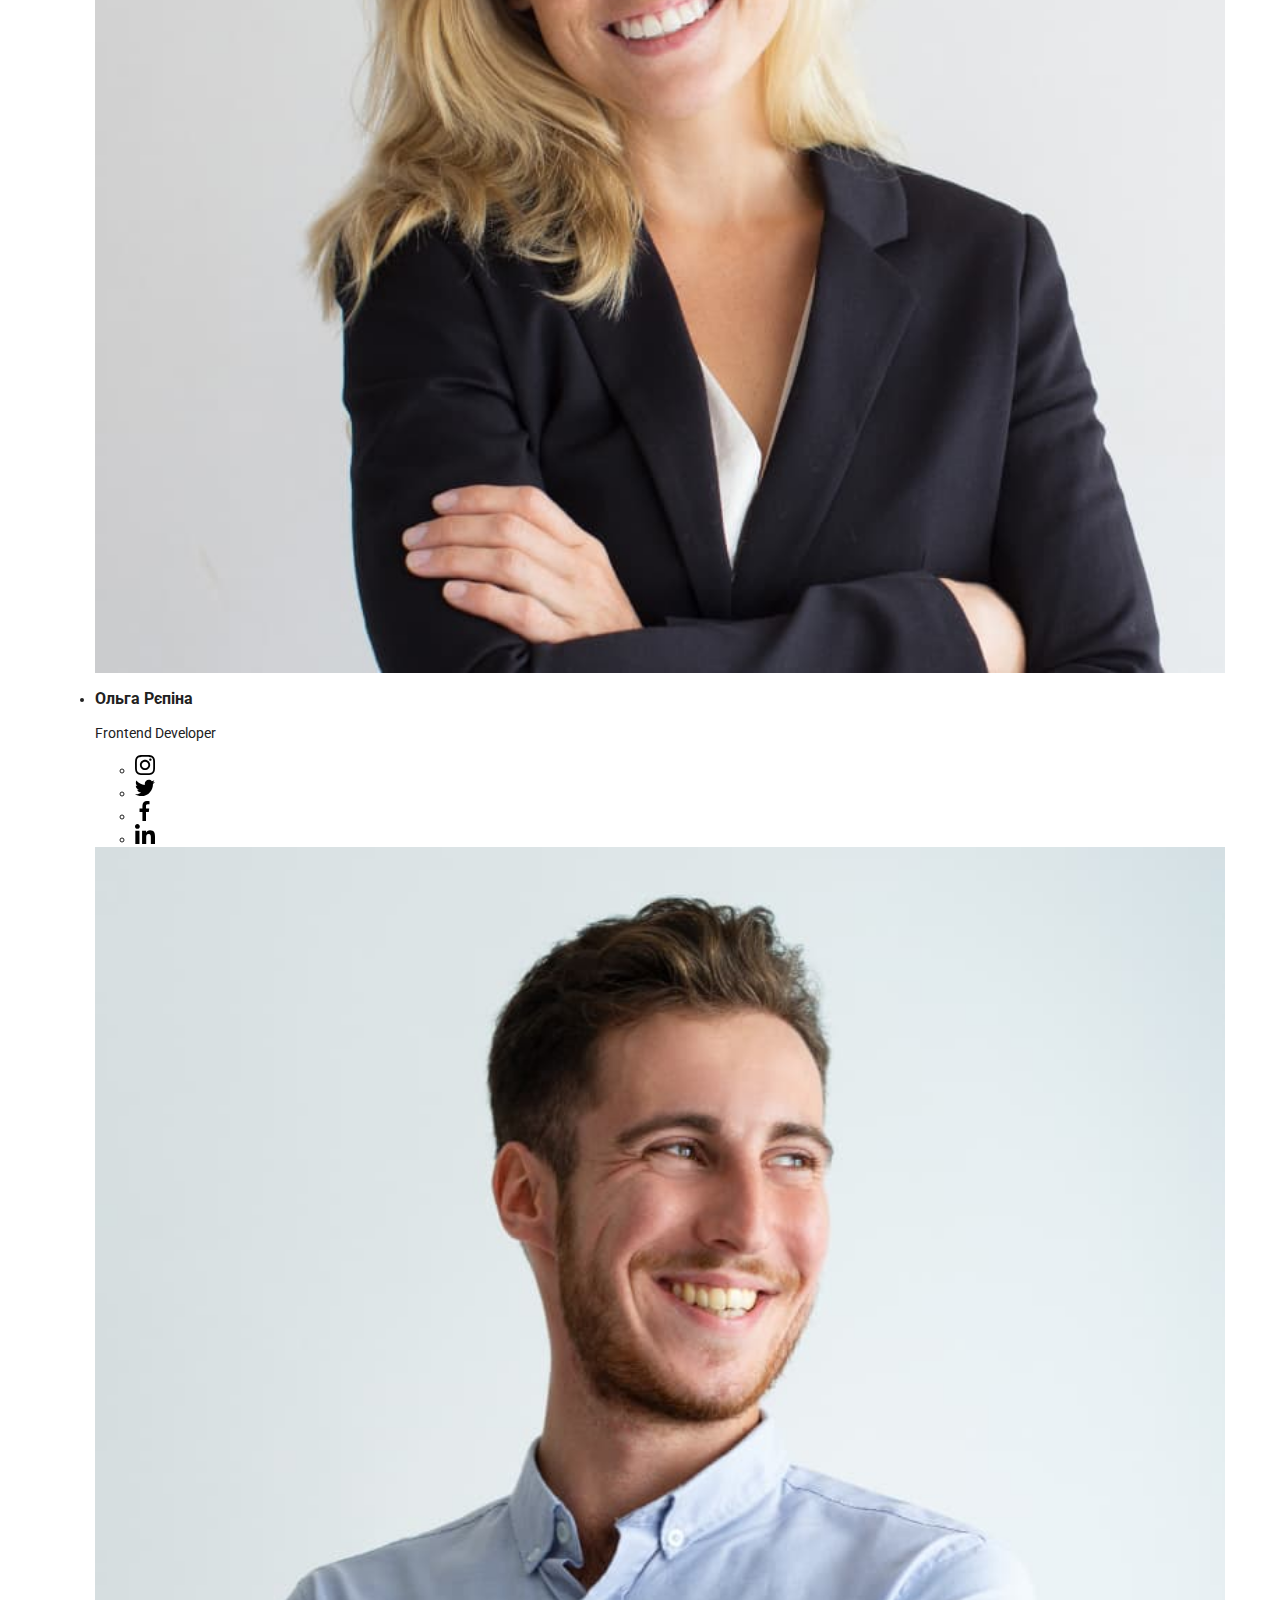
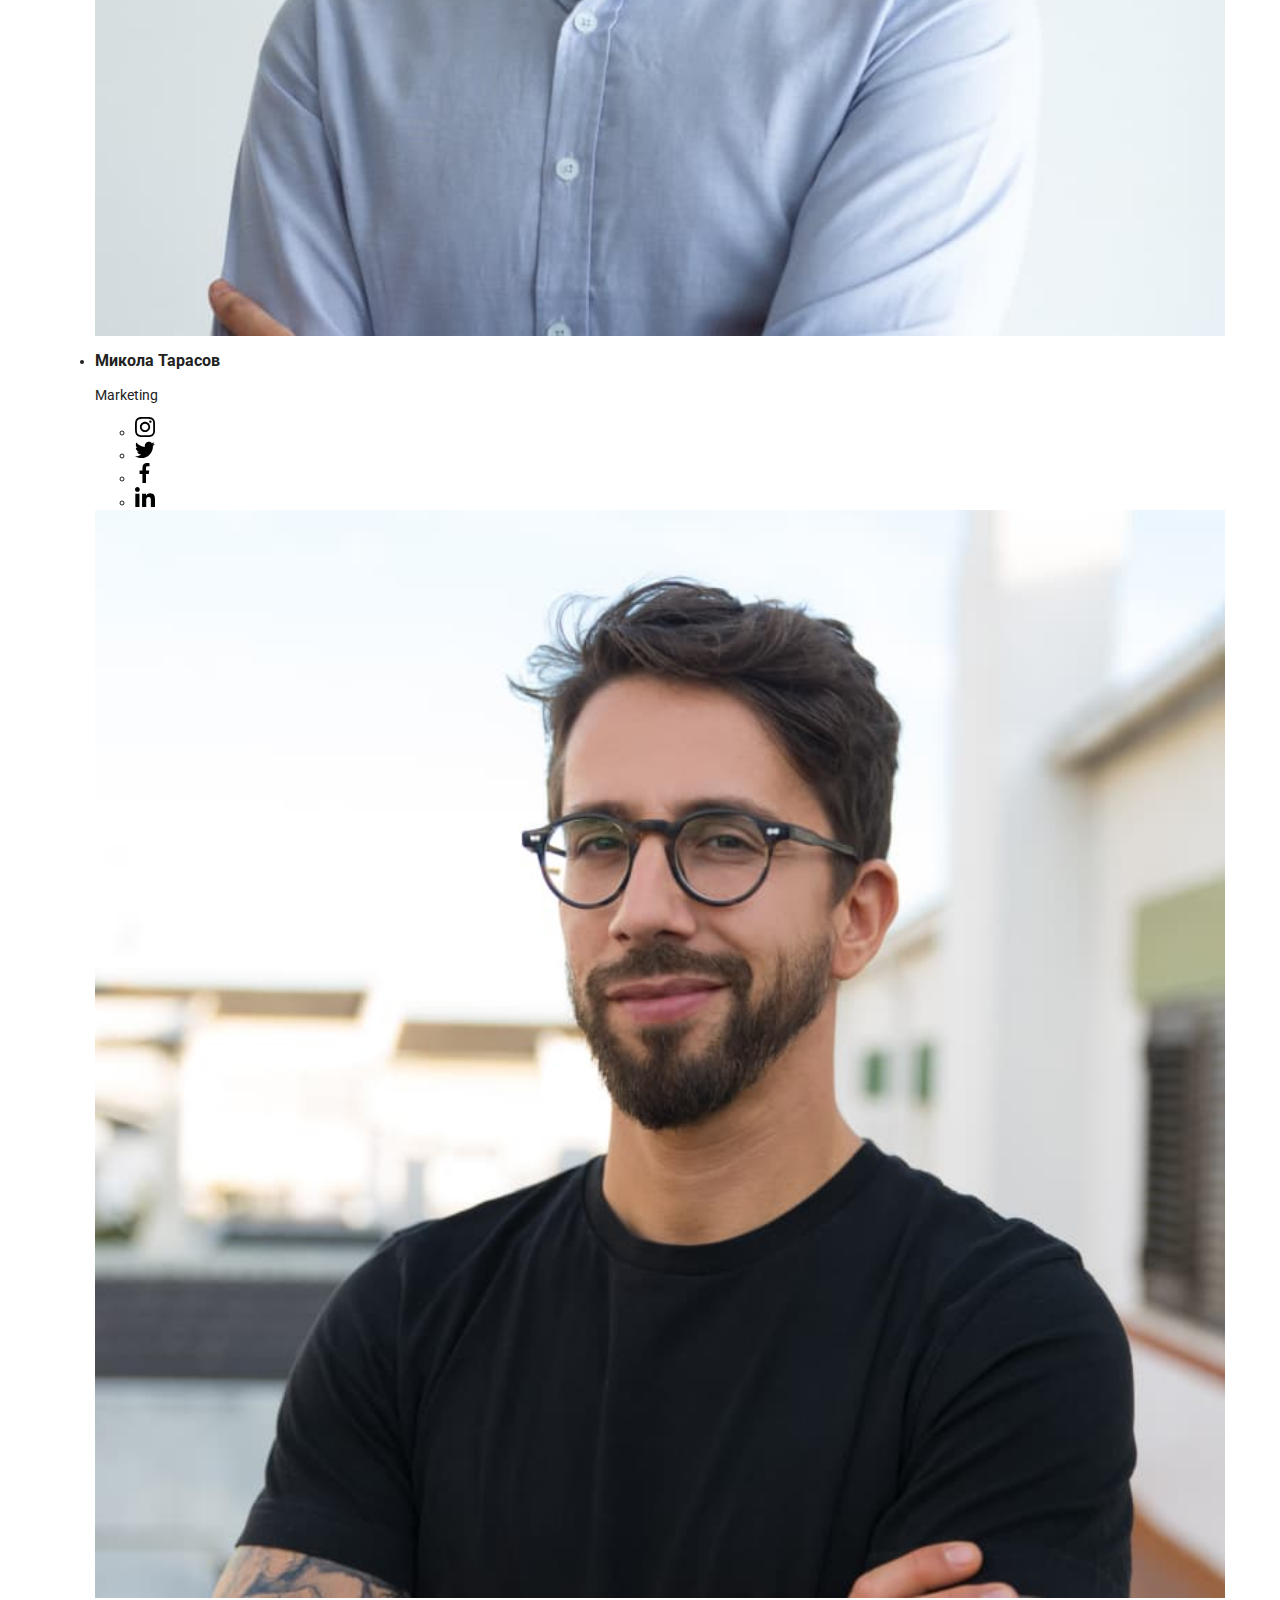
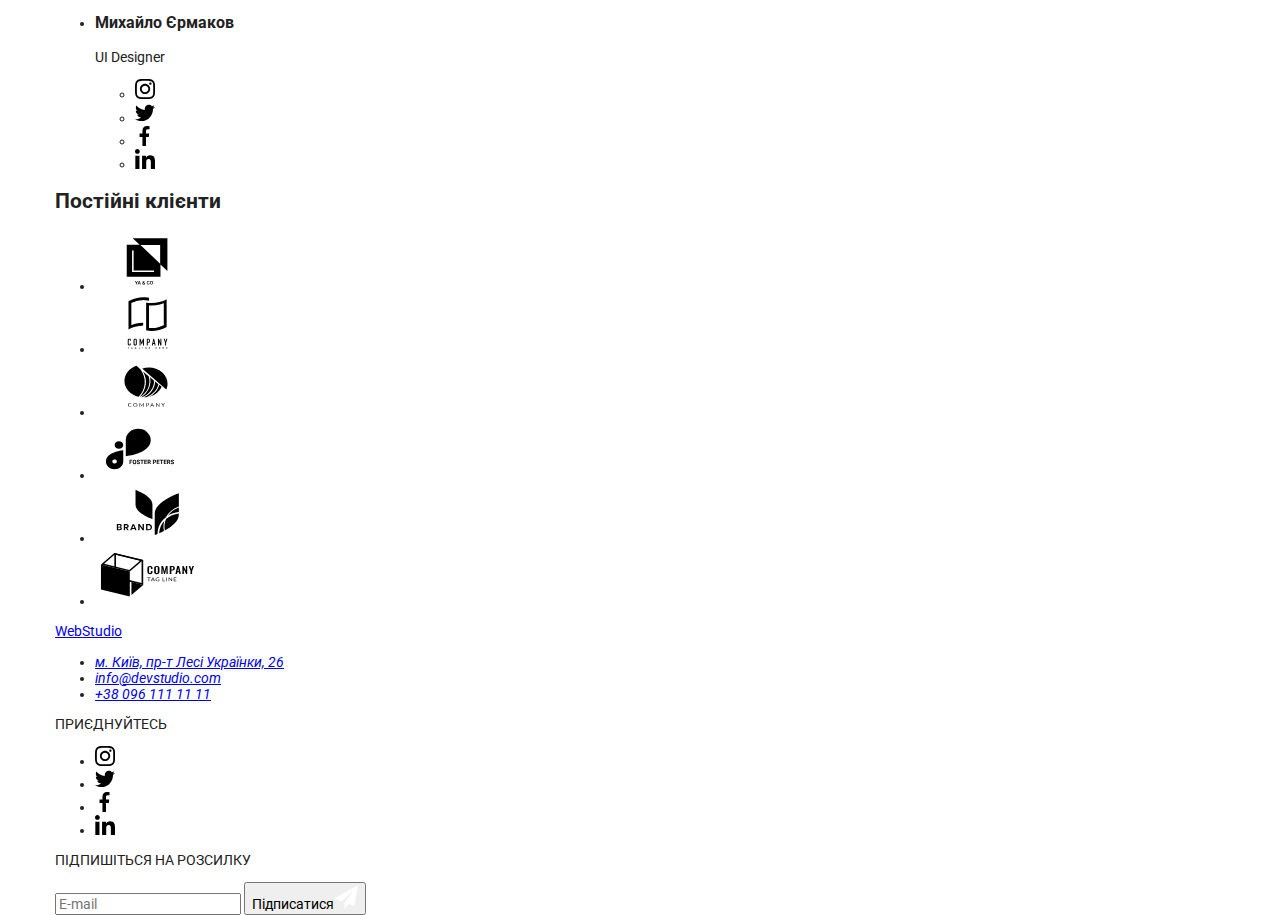
==== commit ab2f8a5d: "+" ====
--- a/index.html
+++ b/index.html
@@ -51,7 +51,7 @@
 		</div>
 	</header>
 	<main>
-		<div class="menu-container js-menu-container" id="mobile-menu">
+		<div class="mobile-container js-menu-container" id="mobile-menu">
 			<button class="menu-toggle js-close-menu"><svg width="40" height="40">
 					<use href="./image/sprint.svg#icon-closes"></use>
 				</svg></button>
@@ -65,20 +65,14 @@
 				<li class="mobile__item">
 					<a class="mobile__link" href="">Контакти</a>
 				</li>
-				<ul class="mobile__authentication">
-					<li class="mobile__authentication-item">
-						<a class="mobile__authentication-link" href="tel:+380961111111"><svg class="mobile__authentication-icon"
-								width="16" height="12">
-								<use href="./image/sprint.svg#icon-mail"></use>
-							</svg>+38 096 111 11 11</a>
-					</li>
-					<li class="mobile__authentication-item">
-						<a class="mobile__authentication-link" href="mailto:info@devstudio.com"><svg
-								class="mobile__authentication-icon" width="10" height="16">
-								<use href="./image/sprint.svg#icon-smartphone"></use>
-							</svg>info@devstudio.com</a>
-					</li>
-				</ul>
+			</ul>
+			<ul class="mobile__authentication">
+				<li class="mobile__authentication-item">
+					<a class="mobile__authentication-link" href="tel:+380961111111">+38 096 111 11 11</a>
+				</li>
+				<li class="mobile__authentication-item">
+					<a class="mobile__authentication-link" href="mailto:info@devstudio.com">info@devstudio.com</a>
+				</li>
 			</ul>
 		</div>
 		<!-- Section Hero -->
--- a/css/main.min.css
+++ b/css/main.min.css
@@ -1 +1 @@
-/*! modern-normalize v1.1.0 | MIT License | https://github.com/sindresorhus/modern-normalize */*,::before,::after{box-sizing:border-box}html{line-height:1.15;-webkit-text-size-adjust:100%;-moz-tab-size:4;-o-tab-size:4;tab-size:4}body{margin:0;font-family:system-ui,-apple-system,"Segoe UI",Roboto,Helvetica,Arial,sans-serif,"Apple Color Emoji","Segoe UI Emoji"}hr{height:0;color:inherit}abbr[title]{-webkit-text-decoration:underline dotted;text-decoration:underline dotted}b,strong{font-weight:bolder}code,kbd,samp,pre{font-family:ui-monospace,SFMono-Regular,Consolas,"Liberation Mono",Menlo,monospace;font-size:1em}small{font-size:80%}sub,sup{font-size:75%;line-height:0;position:relative;vertical-align:baseline}sub{bottom:-0.25em}sup{top:-0.5em}table{text-indent:0;border-color:inherit}button,input,optgroup,select,textarea{font-family:inherit;font-size:100%;line-height:1.15;margin:0}button,select{text-transform:none}button,[type=button],[type=reset],[type=submit]{-webkit-appearance:button}::-moz-focus-inner{border-style:none;padding:0}:-moz-focusring{outline:1px dotted ButtonText}:-moz-ui-invalid{box-shadow:none}legend{padding:0}progress{vertical-align:baseline}::-webkit-inner-spin-button,::-webkit-outer-spin-button{height:auto}[type=search]{-webkit-appearance:textfield;outline-offset:-2px}::-webkit-search-decoration{-webkit-appearance:none}::-webkit-file-upload-button{-webkit-appearance:button;font:inherit}summary{display:list-item}body{background:#fff;color:#212121;font-family:Roboto,sans-serif;font-style:normal}img{display:block}use{transition:fill 250ms cubic-bezier(0.4, 0, 0.2, 1)}.container{margin:0 auto;padding:0 15px}@media screen and (min-width: 480px){.container{width:480px}}@media screen and (min-width: 768px){.container{width:768px}}@media screen and (min-width: 1200px){.container{width:1200px}}@media screen and (max-width: 767px){.navigation{display:flex;align-items:center;justify-content:space-between}.navigation__logo{padding:16px 0;text-decoration:none;font-family:Raleway,sans-serif;font-weight:700;font-size:26px;line-height:1.19;letter-spacing:.03;color:#000}.navigation__logo-color{color:#2196f3}.menu-toggle{min-height:40px;min-width:40px;display:flex;align-items:center;justify-content:center;margin:0;padding:0;margin-right:10px;background-color:rgba(0,0,0,0);cursor:pointer;border:none;border-radius:50%;outline:none}.navigation__list{display:none}.authentication{display:none}.menu-container{position:fixed;top:0;left:0;width:100vw;height:100vh;padding:32px;background-color:#3f51b5;transform:translateX(100%)}.menu-container.is-open{transform:translateX(0)}.menu-container .menu-toggle{position:absolute;top:16px;right:16px;color:#fff}}/*# sourceMappingURL=main.min.css.map */+/*! modern-normalize v1.1.0 | MIT License | https://github.com/sindresorhus/modern-normalize */*,::before,::after{box-sizing:border-box}html{line-height:1.15;-webkit-text-size-adjust:100%;-moz-tab-size:4;-o-tab-size:4;tab-size:4}body{margin:0;font-family:system-ui,-apple-system,"Segoe UI",Roboto,Helvetica,Arial,sans-serif,"Apple Color Emoji","Segoe UI Emoji"}hr{height:0;color:inherit}abbr[title]{-webkit-text-decoration:underline dotted;text-decoration:underline dotted}b,strong{font-weight:bolder}code,kbd,samp,pre{font-family:ui-monospace,SFMono-Regular,Consolas,"Liberation Mono",Menlo,monospace;font-size:1em}small{font-size:80%}sub,sup{font-size:75%;line-height:0;position:relative;vertical-align:baseline}sub{bottom:-0.25em}sup{top:-0.5em}table{text-indent:0;border-color:inherit}button,input,optgroup,select,textarea{font-family:inherit;font-size:100%;line-height:1.15;margin:0}button,select{text-transform:none}button,[type=button],[type=reset],[type=submit]{-webkit-appearance:button}::-moz-focus-inner{border-style:none;padding:0}:-moz-focusring{outline:1px dotted ButtonText}:-moz-ui-invalid{box-shadow:none}legend{padding:0}progress{vertical-align:baseline}::-webkit-inner-spin-button,::-webkit-outer-spin-button{height:auto}[type=search]{-webkit-appearance:textfield;outline-offset:-2px}::-webkit-search-decoration{-webkit-appearance:none}::-webkit-file-upload-button{-webkit-appearance:button;font:inherit}summary{display:list-item}body{background:#fff;color:#212121;font-family:Roboto,sans-serif;font-size:14px;letter-spacing:.03}img{display:block;width:100%}use{transition:fill 250ms cubic-bezier(0.4, 0, 0.2, 1)}.container{margin:0 auto;padding:0 15px}@media screen and (min-width: 480px){.container{width:480px}}@media screen and (min-width: 768px){.container{width:768px}}@media screen and (min-width: 1200px){.container{width:1200px}}@media screen and (max-width: 767px){.navigation{display:flex;align-items:center;justify-content:space-between}.navigation__logo{padding:16px 0;text-decoration:none;font-family:Raleway,sans-serif;font-weight:700;font-size:24px;line-height:1.16;letter-spacing:.03;color:#000}.navigation__logo-color{color:#2196f3}.menu-toggle{min-height:40px;min-width:40px;display:flex;align-items:center;justify-content:center;margin:0;padding:0;background-color:rgba(0,0,0,0);cursor:pointer;border:none;border-radius:50%;outline:none}.navigation__list{display:none}.authentication{display:none}}.mobile-container{position:fixed;top:0;left:0;width:100vw;height:100vh;padding:48px 40px;background-color:#fff;transform:translateX(100%)}.mobile-container.is-open{transform:translateX(0)}.mobile-container .menu-toggle{position:absolute;top:10px;right:15px}.hero{height:400px;margin:0 auto;background-image:linear-gradient(to right, rgba(47, 48, 58, 0.4), rgba(47, 48, 58, 0.4)),url(../image/mobile.jpg);background-repeat:no-repeat;background-position:center;background-size:cover;background-color:#fff}.hero .container{padding:118px 0}.hero__title{margin:0 auto;margin-bottom:30px;font-weight:900;font-size:26px;line-height:1.61;text-align:center;color:#fff}.hero__button{display:block;padding:10px 32px;margin:0 auto;font-family:inherit;font-weight:700;font-size:16px;line-height:1.87;background-color:#2196f3;color:#fff;box-shadow:0px 4px 4px rgba(0,0,0,.15);border-radius:4px;border:#ffdead;transition:background-color 250ms cubic-bezier(0.4, 0, 0.2, 1)}.hero__button:hover{background-color:#188ce8}.hero__backdrop{position:fixed;top:0;left:0;width:100%;height:100%;background:rgba(0,0,0,.2);transition:opacity 250ms cubic-bezier(0.4, 0, 0.2, 1),visibility 250ms cubic-bezier(0.4, 0, 0.2, 1)}.hero__backdrop.is-hidden{opacity:0;visibility:hidden;pointer-events:none}.modal-window{position:relative;top:50%;left:50%;transform:translate(-50%, -50%);padding:40px;width:528px;height:581px;box-shadow:0px 1px 3px rgba(0,0,0,.12),0px 1px 1px rgba(0,0,0,.14),0px 2px 1px rgba(0,0,0,.2);border-radius:4px;background:#fff}.modal-window__button-close{position:absolute;display:flex;justify-content:center;align-items:center;right:8px;top:8px;width:30px;height:30px;padding:0;border-radius:50px;background:#fff;border:1px solid rgba(0,0,0,.1)}.modal-window__title{margin:0 auto;margin-bottom:12px;font-weight:700;font-size:20px;line-height:1.15;letter-spacing:.03em;text-align:center}.modal-form__list{list-style:none;margin:0 auto;padding:0}.modal-form__item{position:relative;display:flex;flex-direction:column;margin-bottom:10px;font-weight:400;font-size:12px;line-height:1.16;letter-spacing:.01em;color:#757575}.modal-form__icon{position:absolute;display:inline-block;top:50%;left:12px}.modal-form label{margin-bottom:4px}.modal-form input{padding:11px 12px;padding-left:42px;border:1px solid rgba(33,33,33,.2);border-radius:4px;outline:none}.modal-form textarea{padding:12px 16px;border:1px solid rgba(33,33,33,.2);border-radius:4px;outline:none;resize:none}.modal-form__item:focus-within>.modal-form__icon{fill:#2196f3}.modal-form__item input:focus{border:1px solid #2196f3}.modal-form__item textarea:focus{border:1px solid #2196f3}.modal-form__mailling{display:flex;align-items:center;margin-top:20px;margin-bottom:30px;font-weight:400;font-size:14px;line-height:1.71;letter-spacing:.03em;text-align:center;color:#757575}.modal-form__mailling input{position:absolute;white-space:nowrap;width:1px;height:1px;overflow:hidden;border:0;padding:0;clip:rect(0 0 0 0);-webkit-clip-path:inset(50%);clip-path:inset(50%)}.modal-form__mailling label{display:flex;align-items:center;justify-content:center;margin:0}input:checked+label .modal-form__check-mark{background-color:#2196f3;border:2px solid #2196f3}.modal-form__check-mark{display:flex;align-items:center;width:16px;height:15px;margin-right:7px;margin-left:14px;border:2px solid #212121;border-radius:2px}.modal-form__link{margin-left:4px;color:#2196f3}.modal-form__button-submit{display:block;margin:0 auto;padding:10px 52px;font-weight:700;font-size:16px;line-height:1.87;letter-spacing:.06em;background:#2196f3;box-shadow:0px 4px 4px rgba(0,0,0,.15);border-radius:4px;border:#ffdead;color:#fff}.modal-form__button-submit:hover{background-color:#188ce8}.skills__title-hidden{overflow:hidden;position:absolute;white-space:nowrap;clip:rect(0 0 0 0);-webkit-clip-path:inset(50%);clip-path:inset(50%);height:1px;width:1px}.skills__list{margin:0 auto;padding-left:0;list-style:none}.skills__item:not(:last-child){margin-bottom:30px}.skills__icon{display:flex;justify-content:center;align-items:center;max-width:100%;height:120px;margin-bottom:30px;border-radius:4px;background-color:#f5f4fa}.skills__title{margin:0 auto;margin-bottom:10px;font-weight:700;font-size:14px;line-height:1.14}.skills__text{margin:0 auto;font-size:14px;line-height:1.71;color:#757575}.services{display:none}/*# sourceMappingURL=main.min.css.map */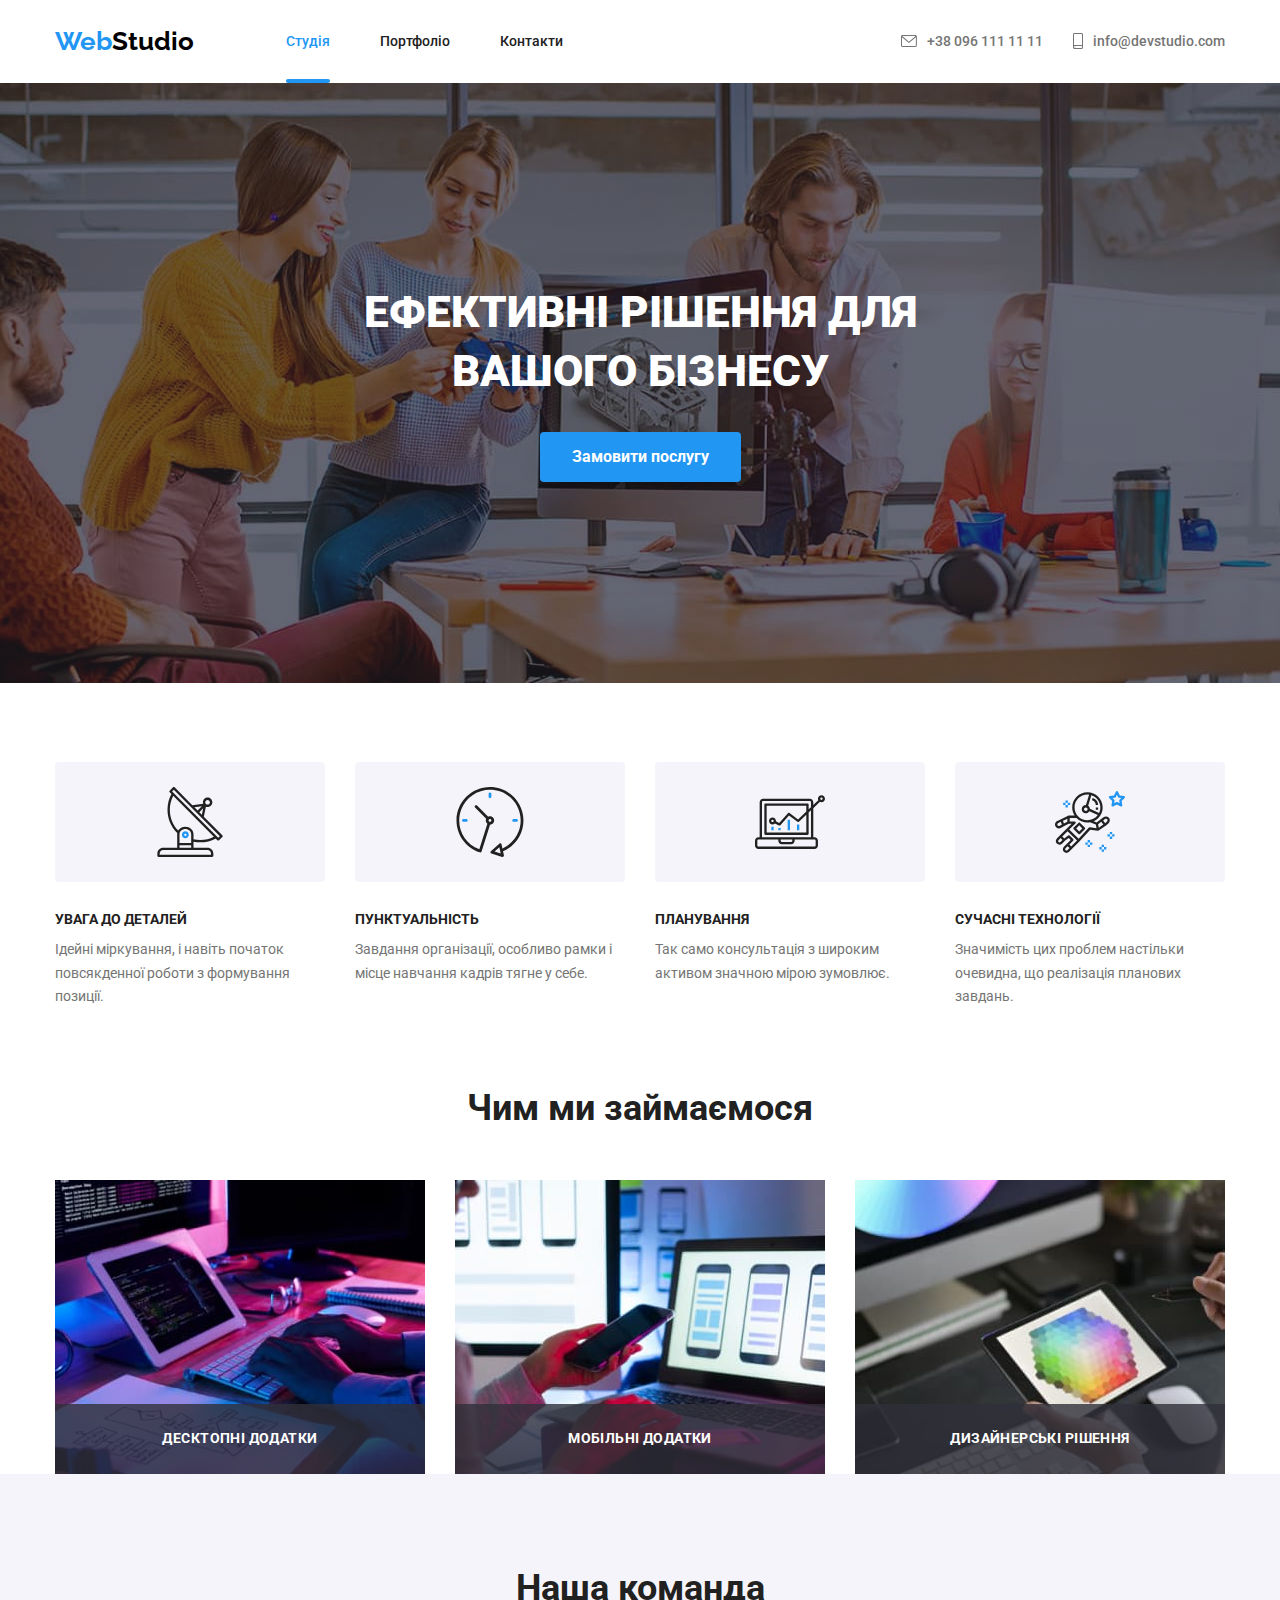
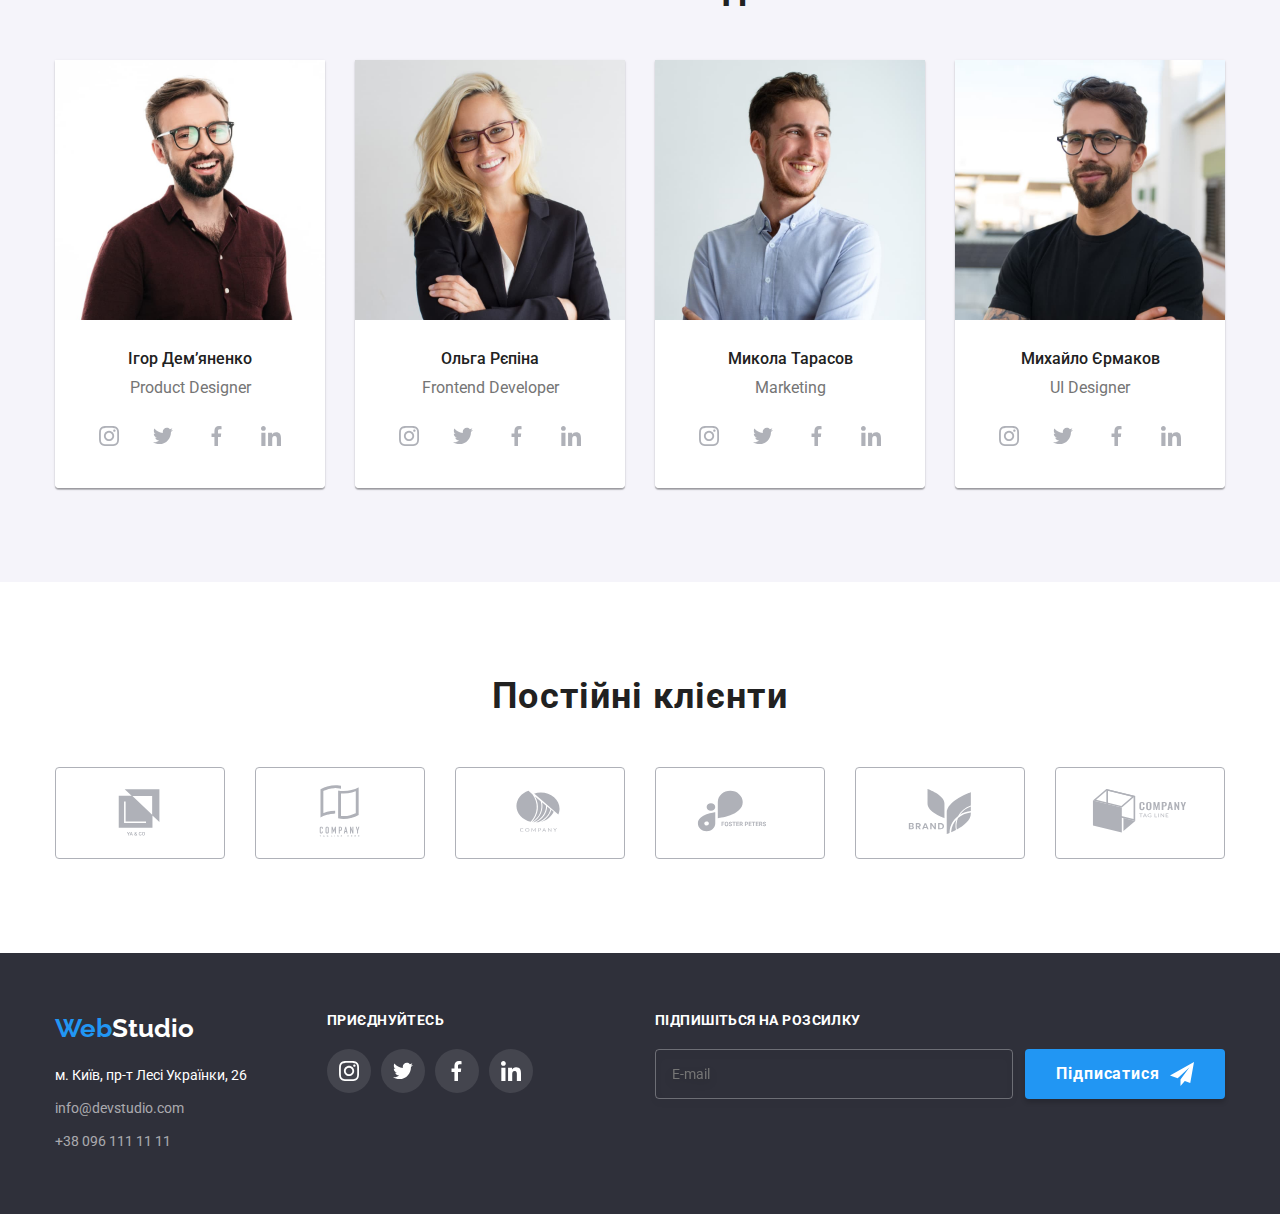
==== commit 7d28a9ce: "+" ====
--- a/index.html
+++ b/index.html
@@ -71,14 +71,20 @@
 					<a class="mobile__authentication-link" href="tel:+380961111111">+38 096 111 11 11</a>
 				</li>
 				<li class="mobile__authentication-item">
-					<a class="mobile__authentication-link" href="mailto:info@devstudio.com">info@devstudio.com</a>
+					<a class="mobile__authentication-mail" href="mailto:info@devstudio.com">info@devstudio.com</a>
 				</li>
+			</ul>
+			<ul class="mobile__social">
+				<li class="mobile__social-item"><a class="mobile__social-link">Instagram</a></li>
+				<li class="mobile__social-item"><a class="mobile__social-link">Twitter</a></li>
+				<li class="mobile__social-item"><a class="mobile__social-link">Facebook</a></li>
+				<li class="mobile__social-item"><a class="mobile__social-link">Linkedin</a></li>
 			</ul>
 		</div>
 		<!-- Section Hero -->
 
 		<section class="hero">
-			<div class="hero container">
+			<div class="heros container">
 				<h1 class="hero__title">ЕФЕКТИВНІ РІШЕННЯ ДЛЯ ВАШОГО БІЗНЕСУ</h1>
 				<button data-modal-open class="hero__button" type="button">
 					Замовити послугу
@@ -144,7 +150,7 @@
 
 		<!-- Section Skills -->
 
-		<section class="skills">
+		<section class="skill">
 			<div class="skills container">
 				<h2 class="skills__title-hidden">Skills</h2>
 				<ul class="skills__list">
@@ -229,7 +235,7 @@
 
 		<!-- Section Developers -->
 
-		<section class="developers">
+		<section class="developer">
 			<div class="developers container">
 				<h2 class="developers__title">Наша команда</h2>
 				<ul class="developers__list">
@@ -379,7 +385,7 @@
 
 		<!-- Section Clients -->
 
-		<section class="clients">
+		<section class="client">
 			<div class="clients container">
 				<h2 class="clients__title">Постійні клієнти</h2>
 				<ul class="clients__list">
@@ -418,51 +424,53 @@
 		</section>
 	</main>
 
-	<footer class="footer">
-		<div class="footer container">
-			<div>
-				<a class="footer__logo" href="index.html"><span class="footer__logo-color">Web</span>Studio</a>
-				<address class="address">
-					<ul class="address__list">
-						<li class="address__item">
-							<a class="address__link"
-								href="https://www.google.com/maps/d/embed?mid=10uSM3H-mIU3GznYo2szRIEphczw&hl=en_US&ehbc=2E312F"><span
-									class="address__link-color">м. Київ, пр-т Лесі Українки, 26</span></a>
+	<footer class="footers">
+		<div class="footer-container container">
+			<div class="footer__box">
+				<div class="footer__address">
+					<a class="footer__logo" href="index.html"><span class="footer__logo-color">Web</span>Studio</a>
+					<address class="address">
+						<ul class="address__list">
+							<li class="address__item">
+								<a class="address__link"
+									href="https://www.google.com/maps/d/embed?mid=10uSM3H-mIU3GznYo2szRIEphczw&hl=en_US&ehbc=2E312F"><span
+										class="address__link-color">м. Київ, пр-т Лесі Українки, 26</span></a>
+							</li>
+							<li class="address__item">
+								<a class="address__link" href="mailto:info@devstudio.com">info@devstudio.com</a>
+							</li>
+							<li class="address__item">
+								<a class="address__link" href="tel:+380961111111">+38 096 111 11 11</a>
+							</li>
+						</ul>
+					</address>
+				</div>
+
+				<div class="join-in">
+					<p class="join-in__title">ПРИЄДНУЙТЕСЬ</p>
+					<ul class="join-in__list">
+						<li class="join-in__item">
+							<a class="join-in__link"><svg class="join-in__icon" width="20" height="20">
+									<use href="./image/sprint.svg#icon-instagram"></use>
+								</svg></a>
 						</li>
-						<li class="address__item">
-							<a class="address__link" href="mailto:info@devstudio.com">info@devstudio.com</a>
+						<li class="join-in__item">
+							<a class="join-in__link"><svg class="join-in__icon" width="20" height="20">
+									<use href="./image/sprint.svg#icon-twitter"></use>
+								</svg></a>
 						</li>
-						<li class="address__item">
-							<a class="address__link" href="tel:+380961111111">+38 096 111 11 11</a>
+						<li class="join-in__item">
+							<a class="join-in__link"><svg class="join-in__icon" width="20" height="20">
+									<use href="./image/sprint.svg#icon-facebook"></use>
+								</svg></a>
+						</li>
+						<li class="join-in__item">
+							<a class="join-in__link"><svg class="join-in__icon" width="20" height="20">
+									<use href="./image/sprint.svg#icon-linkedin"></use>
+								</svg></a>
 						</li>
 					</ul>
-				</address>
-			</div>
-
-			<div class="join-in">
-				<p class="join-in__title">ПРИЄДНУЙТЕСЬ</p>
-				<ul class="join-in__list">
-					<li class="join-in__item">
-						<a class="join-in__link"><svg class="join-in__icon" width="20" height="20">
-								<use href="./image/sprint.svg#icon-instagram"></use>
-							</svg></a>
-					</li>
-					<li class="join-in__item">
-						<a class="join-in__link"><svg class="join-in__icon" width="20" height="20">
-								<use href="./image/sprint.svg#icon-twitter"></use>
-							</svg></a>
-					</li>
-					<li class="join-in__item">
-						<a class="join-in__link"><svg class="join-in__icon" width="20" height="20">
-								<use href="./image/sprint.svg#icon-facebook"></use>
-							</svg></a>
-					</li>
-					<li class="join-in__item">
-						<a class="join-in__link"><svg class="join-in__icon" width="20" height="20">
-								<use href="./image/sprint.svg#icon-linkedin"></use>
-							</svg></a>
-					</li>
-				</ul>
+				</div>
 			</div>
 
 			<div class="sing-up">
--- a/css/main.min.css
+++ b/css/main.min.css
@@ -1 +1 @@
-/*! modern-normalize v1.1.0 | MIT License | https://github.com/sindresorhus/modern-normalize */*,::before,::after{box-sizing:border-box}html{line-height:1.15;-webkit-text-size-adjust:100%;-moz-tab-size:4;-o-tab-size:4;tab-size:4}body{margin:0;font-family:system-ui,-apple-system,"Segoe UI",Roboto,Helvetica,Arial,sans-serif,"Apple Color Emoji","Segoe UI Emoji"}hr{height:0;color:inherit}abbr[title]{-webkit-text-decoration:underline dotted;text-decoration:underline dotted}b,strong{font-weight:bolder}code,kbd,samp,pre{font-family:ui-monospace,SFMono-Regular,Consolas,"Liberation Mono",Menlo,monospace;font-size:1em}small{font-size:80%}sub,sup{font-size:75%;line-height:0;position:relative;vertical-align:baseline}sub{bottom:-0.25em}sup{top:-0.5em}table{text-indent:0;border-color:inherit}button,input,optgroup,select,textarea{font-family:inherit;font-size:100%;line-height:1.15;margin:0}button,select{text-transform:none}button,[type=button],[type=reset],[type=submit]{-webkit-appearance:button}::-moz-focus-inner{border-style:none;padding:0}:-moz-focusring{outline:1px dotted ButtonText}:-moz-ui-invalid{box-shadow:none}legend{padding:0}progress{vertical-align:baseline}::-webkit-inner-spin-button,::-webkit-outer-spin-button{height:auto}[type=search]{-webkit-appearance:textfield;outline-offset:-2px}::-webkit-search-decoration{-webkit-appearance:none}::-webkit-file-upload-button{-webkit-appearance:button;font:inherit}summary{display:list-item}body{background:#fff;color:#212121;font-family:Roboto,sans-serif;font-size:14px;letter-spacing:.03}img{display:block;width:100%}use{transition:fill 250ms cubic-bezier(0.4, 0, 0.2, 1)}.container{margin:0 auto;padding:0 15px}@media screen and (min-width: 480px){.container{width:480px}}@media screen and (min-width: 768px){.container{width:768px}}@media screen and (min-width: 1200px){.container{width:1200px}}@media screen and (max-width: 767px){.navigation{display:flex;align-items:center;justify-content:space-between}.navigation__logo{padding:16px 0;text-decoration:none;font-family:Raleway,sans-serif;font-weight:700;font-size:24px;line-height:1.16;letter-spacing:.03;color:#000}.navigation__logo-color{color:#2196f3}.menu-toggle{min-height:40px;min-width:40px;display:flex;align-items:center;justify-content:center;margin:0;padding:0;background-color:rgba(0,0,0,0);cursor:pointer;border:none;border-radius:50%;outline:none}.navigation__list{display:none}.authentication{display:none}}.mobile-container{position:fixed;top:0;left:0;width:100vw;height:100vh;padding:48px 40px;background-color:#fff;transform:translateX(100%)}.mobile-container.is-open{transform:translateX(0)}.mobile-container .menu-toggle{position:absolute;top:10px;right:15px}.hero{height:400px;margin:0 auto;background-image:linear-gradient(to right, rgba(47, 48, 58, 0.4), rgba(47, 48, 58, 0.4)),url(../image/mobile.jpg);background-repeat:no-repeat;background-position:center;background-size:cover;background-color:#fff}.hero .container{padding:118px 0}.hero__title{margin:0 auto;margin-bottom:30px;font-weight:900;font-size:26px;line-height:1.61;text-align:center;color:#fff}.hero__button{display:block;padding:10px 32px;margin:0 auto;font-family:inherit;font-weight:700;font-size:16px;line-height:1.87;background-color:#2196f3;color:#fff;box-shadow:0px 4px 4px rgba(0,0,0,.15);border-radius:4px;border:#ffdead;transition:background-color 250ms cubic-bezier(0.4, 0, 0.2, 1)}.hero__button:hover{background-color:#188ce8}.hero__backdrop{position:fixed;top:0;left:0;width:100%;height:100%;background:rgba(0,0,0,.2);transition:opacity 250ms cubic-bezier(0.4, 0, 0.2, 1),visibility 250ms cubic-bezier(0.4, 0, 0.2, 1)}.hero__backdrop.is-hidden{opacity:0;visibility:hidden;pointer-events:none}.modal-window{position:relative;top:50%;left:50%;transform:translate(-50%, -50%);padding:40px;width:528px;height:581px;box-shadow:0px 1px 3px rgba(0,0,0,.12),0px 1px 1px rgba(0,0,0,.14),0px 2px 1px rgba(0,0,0,.2);border-radius:4px;background:#fff}.modal-window__button-close{position:absolute;display:flex;justify-content:center;align-items:center;right:8px;top:8px;width:30px;height:30px;padding:0;border-radius:50px;background:#fff;border:1px solid rgba(0,0,0,.1)}.modal-window__title{margin:0 auto;margin-bottom:12px;font-weight:700;font-size:20px;line-height:1.15;letter-spacing:.03em;text-align:center}.modal-form__list{list-style:none;margin:0 auto;padding:0}.modal-form__item{position:relative;display:flex;flex-direction:column;margin-bottom:10px;font-weight:400;font-size:12px;line-height:1.16;letter-spacing:.01em;color:#757575}.modal-form__icon{position:absolute;display:inline-block;top:50%;left:12px}.modal-form label{margin-bottom:4px}.modal-form input{padding:11px 12px;padding-left:42px;border:1px solid rgba(33,33,33,.2);border-radius:4px;outline:none}.modal-form textarea{padding:12px 16px;border:1px solid rgba(33,33,33,.2);border-radius:4px;outline:none;resize:none}.modal-form__item:focus-within>.modal-form__icon{fill:#2196f3}.modal-form__item input:focus{border:1px solid #2196f3}.modal-form__item textarea:focus{border:1px solid #2196f3}.modal-form__mailling{display:flex;align-items:center;margin-top:20px;margin-bottom:30px;font-weight:400;font-size:14px;line-height:1.71;letter-spacing:.03em;text-align:center;color:#757575}.modal-form__mailling input{position:absolute;white-space:nowrap;width:1px;height:1px;overflow:hidden;border:0;padding:0;clip:rect(0 0 0 0);-webkit-clip-path:inset(50%);clip-path:inset(50%)}.modal-form__mailling label{display:flex;align-items:center;justify-content:center;margin:0}input:checked+label .modal-form__check-mark{background-color:#2196f3;border:2px solid #2196f3}.modal-form__check-mark{display:flex;align-items:center;width:16px;height:15px;margin-right:7px;margin-left:14px;border:2px solid #212121;border-radius:2px}.modal-form__link{margin-left:4px;color:#2196f3}.modal-form__button-submit{display:block;margin:0 auto;padding:10px 52px;font-weight:700;font-size:16px;line-height:1.87;letter-spacing:.06em;background:#2196f3;box-shadow:0px 4px 4px rgba(0,0,0,.15);border-radius:4px;border:#ffdead;color:#fff}.modal-form__button-submit:hover{background-color:#188ce8}.skills__title-hidden{overflow:hidden;position:absolute;white-space:nowrap;clip:rect(0 0 0 0);-webkit-clip-path:inset(50%);clip-path:inset(50%);height:1px;width:1px}.skills__list{margin:0 auto;padding-left:0;list-style:none}.skills__item:not(:last-child){margin-bottom:30px}.skills__icon{display:flex;justify-content:center;align-items:center;max-width:100%;height:120px;margin-bottom:30px;border-radius:4px;background-color:#f5f4fa}.skills__title{margin:0 auto;margin-bottom:10px;font-weight:700;font-size:14px;line-height:1.14}.skills__text{margin:0 auto;font-size:14px;line-height:1.71;color:#757575}.services{display:none}/*# sourceMappingURL=main.min.css.map */+/*! modern-normalize v1.1.0 | MIT License | https://github.com/sindresorhus/modern-normalize */*,::before,::after{box-sizing:border-box}html{line-height:1.15;-webkit-text-size-adjust:100%;-moz-tab-size:4;-o-tab-size:4;tab-size:4}body{margin:0;font-family:system-ui,-apple-system,"Segoe UI",Roboto,Helvetica,Arial,sans-serif,"Apple Color Emoji","Segoe UI Emoji"}hr{height:0;color:inherit}abbr[title]{-webkit-text-decoration:underline dotted;text-decoration:underline dotted}b,strong{font-weight:bolder}code,kbd,samp,pre{font-family:ui-monospace,SFMono-Regular,Consolas,"Liberation Mono",Menlo,monospace;font-size:1em}small{font-size:80%}sub,sup{font-size:75%;line-height:0;position:relative;vertical-align:baseline}sub{bottom:-0.25em}sup{top:-0.5em}table{text-indent:0;border-color:inherit}button,input,optgroup,select,textarea{font-family:inherit;font-size:100%;line-height:1.15;margin:0}button,select{text-transform:none}button,[type=button],[type=reset],[type=submit]{-webkit-appearance:button}::-moz-focus-inner{border-style:none;padding:0}:-moz-focusring{outline:1px dotted ButtonText}:-moz-ui-invalid{box-shadow:none}legend{padding:0}progress{vertical-align:baseline}::-webkit-inner-spin-button,::-webkit-outer-spin-button{height:auto}[type=search]{-webkit-appearance:textfield;outline-offset:-2px}::-webkit-search-decoration{-webkit-appearance:none}::-webkit-file-upload-button{-webkit-appearance:button;font:inherit}summary{display:list-item}body{background:#fff;color:#212121;font-family:Roboto,sans-serif;font-size:14px;letter-spacing:.03}img{display:block;width:100%}use{transition:fill 250ms cubic-bezier(0.4, 0, 0.2, 1)}.container{margin:0 auto;padding:0 15px}@media screen and (min-width: 480px){.container{width:480px}}@media screen and (min-width: 768px){.container{width:768px}}@media screen and (min-width: 1200px){.container{width:1200px}}.navigation{display:flex;align-items:center;justify-content:space-between}.navigation__logo{padding:16px 0;text-decoration:none;font-family:Raleway,sans-serif;font-weight:700;font-size:24px;line-height:1.16;letter-spacing:.03;color:#000}.navigation__logo-color{color:#2196f3}.mobile-container{position:fixed;top:0;left:0;width:100vw;height:100vh;padding:48px 40px;background-color:#fff;transform:translateX(100%);transition:250ms cubic-bezier(0.4, 0, 0.2, 1)}.mobile-container.is-open{transform:translateX(0)}.mobile-container .menu-toggle{position:absolute;top:10px;right:15px}.mobile__list{margin:0 auto;padding-left:0;list-style:none}.mobile__item:not(:last-child){margin-bottom:32px}.mobile__link{font-weight:500;font-size:40px;line-height:1.17;text-decoration:none;color:#212121}.mobile__link.current{color:#2196f3}.mobile__authentication{margin:0 auto;padding-left:0;list-style:none}.mobile__authentication-item:not(:last-child){padding-top:250px;padding-bottom:32px}.mobile__authentication-link{font-weight:500;font-size:34px;line-height:1.17;text-decoration:none;color:#2196f3}.mobile__authentication-mail{font-weight:500;font-size:24px;line-height:1.16;text-decoration:none;color:#757575}.mobile__social{display:flex;padding-top:64px;margin:0 auto;padding-left:0;list-style:none}.mobile__social-link{font-weight:500;font-size:18px;line-height:1.22;color:#2196f3}.mobile__social-item:not(:last-child){border-right:1px solid rgba(33,33,33,.2);padding-right:10px}.mobile__social-item:not(:first-child){padding-left:10px}@media screen and (max-width: 767px){.menu-toggle{min-height:40px;min-width:40px;display:flex;align-items:center;justify-content:center;margin:0;padding:0;background-color:rgba(0,0,0,0);cursor:pointer;border:none;border-radius:50%;outline:none}.navigation__list{display:none}.authentication{display:none}}@media screen and (min-width: 768px){.navigation__list{display:flex;margin-left:88px;margin-top:0;margin-bottom:0;padding-left:0;list-style:none}.menu-toggle{display:none}.navigation__logo{font-size:26px;line-height:1.17}.navigation__item:not(:last-child){margin-right:50px}.navigation__link{position:relative;display:block;padding:32px 0;text-decoration:none;font-weight:500;font-size:14px;line-height:1.33;color:#212121;transition:color 250ms cubic-bezier(0.4, 0, 0.2, 1)}.navigation__link:hover{color:#2196f3}.navigation__link.current{color:#2196f3}.navigation__link.current::after{content:"";position:absolute;display:block;left:0;bottom:0;width:100%;height:4px;border-radius:2px;background-color:#2196f3}.authentication{margin:0;margin-left:auto;padding:0;list-style:none}.authentication__link{display:flex;align-items:center;text-decoration:none;font-weight:500;font-size:14px;line-height:1.33;color:#757575;transition:color 250ms cubic-bezier(0.4, 0, 0.2, 1)}.authentication__icon{margin-right:10px;fill:#757575}.authentication__link:hover svg use,.authentication__link:focus svg use{fill:#2196f3;transition:250ms cubic-bezier(0.4, 0, 0.2, 1)}.authentication__link:hover,.authentication__link:focus{color:#2196f3}}@media screen and (min-width: 1200px){.navigation__list{margin-left:92px}.authentication{display:flex}.authentication__item:not(:last-child){margin-right:30px}}.hero{height:400px;margin:0 auto;background-image:linear-gradient(to right, rgba(47, 48, 58, 0.4), rgba(47, 48, 58, 0.4)),url(../image/mobile.jpg);background-repeat:no-repeat;background-position:center;background-size:cover;background-color:#fff}.hero__title{max-width:400px;padding-top:118px;margin:0 auto;margin-bottom:30px;font-weight:900;font-size:26px;line-height:1.61;text-align:center;color:#fff}.hero__button{display:block;padding:10px 32px;margin:0 auto;font-family:inherit;font-weight:700;font-size:16px;line-height:1.87;background-color:#2196f3;color:#fff;box-shadow:0px 4px 4px rgba(0,0,0,.15);border-radius:4px;border:#ffdead;transition:background-color 250ms cubic-bezier(0.4, 0, 0.2, 1)}.hero__button:hover{background-color:#188ce8}.hero__backdrop{position:fixed;top:0;left:0;width:100%;height:100%;background:rgba(0,0,0,.2);transition:opacity 250ms cubic-bezier(0.4, 0, 0.2, 1),visibility 250ms cubic-bezier(0.4, 0, 0.2, 1)}.hero__backdrop.is-hidden{opacity:0;visibility:hidden;pointer-events:none}.modal-window{position:relative;top:50%;left:50%;transform:translate(-50%, -50%);padding:40px;width:450px;height:609px;box-shadow:0px 1px 3px rgba(0,0,0,.12),0px 1px 1px rgba(0,0,0,.14),0px 2px 1px rgba(0,0,0,.2);border-radius:4px;background:#fff}.modal-window__button-close{position:absolute;display:flex;justify-content:center;align-items:center;right:8px;top:8px;width:30px;height:30px;padding:0;border-radius:50px;background:#fff;border:1px solid rgba(0,0,0,.1)}.modal-window__title{margin:0 auto;margin-bottom:12px;font-weight:700;font-size:20px;line-height:1.15;letter-spacing:.03em;text-align:center}.modal-form__list{list-style:none;margin:0 auto;padding:0}.modal-form__item{position:relative;display:flex;flex-direction:column;margin-bottom:10px;font-weight:400;font-size:12px;line-height:1.16;letter-spacing:.01em;color:#757575}.modal-form__icon{position:absolute;display:inline-block;top:50%;left:12px}.modal-form label{margin-bottom:4px}.modal-form input{padding:11px 12px;padding-left:42px;border:1px solid rgba(33,33,33,.2);border-radius:4px;outline:none}.modal-form textarea{padding:12px 16px;border:1px solid rgba(33,33,33,.2);border-radius:4px;outline:none;resize:none}.modal-form__item:focus-within>.modal-form__icon{fill:#2196f3}.modal-form__item input:focus{border:1px solid #2196f3}.modal-form__item textarea:focus{border:1px solid #2196f3}.modal-form__mailling{display:flex;align-items:center;margin-top:20px;margin-bottom:30px;font-weight:400;font-size:12px;line-height:1.16;letter-spacing:.03em;text-align:center;color:#757575}.modal-form__mailling input{position:absolute;white-space:nowrap;width:1px;height:1px;overflow:hidden;border:0;padding:0;clip:rect(0 0 0 0);-webkit-clip-path:inset(50%);clip-path:inset(50%)}.modal-form__mailling label{display:flex;align-items:center;justify-content:center;margin:0}input:checked+label .modal-form__check-mark{background-color:#2196f3;border:2px solid #2196f3}.modal-form__check-mark{display:flex;align-items:center;width:16px;height:15px;margin-right:7px;margin-left:14px;border:2px solid #212121;border-radius:2px}.modal-form__link{margin-left:4px;color:#2196f3}.modal-form__button-submit{display:block;margin:0 auto;padding:10px 52px;font-weight:700;font-size:16px;line-height:1.87;letter-spacing:.06em;background:#2196f3;box-shadow:0px 4px 4px rgba(0,0,0,.15);border-radius:4px;border:#ffdead;color:#fff}.modal-form__button-submit:hover{background-color:#188ce8}@media screen and (min-width: 768px){.hero{max-width:1600px;height:400px;background-image:linear-gradient(to right, rgba(47, 48, 58, 0.4), rgba(47, 48, 58, 0.4)),url(../image/hero.jpg)}}@media screen and (min-width: 1200px){.hero{height:600px}.hero__title{max-width:600px;padding-top:200px;margin:0 auto;margin-bottom:30px;font-size:44px;line-height:1.36}.modal-window{width:528px;height:581px}.modal-form__mailling{font-size:14px;line-height:1.71}}.skill{padding:60px 0}.skills__title-hidden{overflow:hidden;position:absolute;white-space:nowrap;clip:rect(0 0 0 0);-webkit-clip-path:inset(50%);clip-path:inset(50%);height:1px;width:1px}.skills__list{display:flex;flex-direction:column;align-items:center;margin:0 auto;padding-left:0;list-style:none}.skills__item:not(:last-child){margin-bottom:30px}.skills__icon{display:flex;justify-content:center;align-items:center;width:100%;height:120px;margin-bottom:30px;border-radius:4px;background-color:#f5f4fa}.skills__title{margin:0 auto;margin-bottom:10px;text-align:center;font-weight:700;font-size:14px;line-height:1.14}.skills__text{margin:0 auto;font-size:14px;line-height:1.71;color:#757575}@media screen and (min-width: 768px){.skills__list{flex-direction:row;flex-wrap:wrap;margin:-15px}.skills__item{width:calc((100% - 60px)/2);margin:15px}.skills__item:not(:last-child){margin-bottom:15px}.skills__item:not(:last-child){margin-bottom:0}}@media screen and (min-width: 1200px){.skill{padding:94px 0}.skills__list{display:flex;align-items:baseline}.skills__item{width:270px;margin:0 auto}.skills__title{text-align:start}}.services{display:none}@media screen and (min-width: 1200px){.services{display:block}.services__container{width:1200px;padding-left:15px;padding-right:15px;margin:0 auto}.services__title{margin:0 auto;margin-bottom:50px;font-weight:700;font-size:36px;line-height:1.16;text-align:center}.services__list{display:flex;gap:30px;margin:0 auto;padding-left:0;list-style:none}.services__item{position:relative}.services__box{position:absolute;bottom:0;display:block;width:370px;height:70px;padding:27px 0;background:rgba(47,48,58,.8)}.services__box-title{margin:0 auto;font-weight:700;font-size:14px;line-height:1.14;text-align:center;letter-spacing:.03em;text-transform:uppercase;color:#fff}}.developer{padding:60px 0;background-color:#f5f4fa}.developers__title{margin:0 auto;margin-bottom:50px;font-weight:700;font-size:36px;line-height:1.16;text-align:center}.developers__list{display:flex;flex-wrap:wrap;margin:0 auto;padding-left:0;list-style:none}.developers__box{box-shadow:0px 1px 3px rgba(0,0,0,.12),0px 1px 1px rgba(0,0,0,.14),0px 2px 1px rgba(0,0,0,.2);border-radius:0px 0px 4px 4px}.card-set{padding-top:30px;padding-bottom:30px;text-align:center;background-color:#fff;border-radius:0px 0px 4px 4px}.card-set__name{margin:0 auto;margin-bottom:10px;font-weight:500;font-size:16px;line-height:1.18}.card-set__direction{margin:0 auto;font-size:16px;line-height:1.18;color:#757575}.social-networks{margin-top:16px;padding:0 32px}.social-networks__list{display:flex;justify-content:center;list-style:none;gap:0;margin:0;padding:0}.social-networks__item:not(:last-child){margin-right:10px}.social-networks__link{display:flex;align-items:center;justify-content:center;height:44px;width:44px;border-radius:50%;transition:background-color 250ms cubic-bezier(0.4, 0, 0.2, 1)}.social-networks__link:hover{background-color:#2196f3}.social-networks__link:hover svg use{fill:#fff;transition:250ms cubic-bezier(0.4, 0, 0.2, 1)}.social-networks__icon{fill:#afb1b8}@media screen and (min-width: 768px){.developers__list{display:flex;flex-direction:row;flex-wrap:wrap;margin:-15px}.developers__box{width:calc((100% - 60px)/2);margin:15px}.developers__box:not(:last-child){margin-bottom:15px}}@media screen and (min-width: 1200px){.developer{padding:94px 0}.developers__list{gap:30px;margin:0}.developers__box{width:270px;margin:0}.developers__box:not(:last-child){margin-bottom:0}}.client{padding:60px 0}.clients__title{margin:0 auto;margin-bottom:50px;font-weight:700;font-size:36px;line-height:1.16;text-align:center;letter-spacing:.03em}.clients__list{display:flex;flex-wrap:wrap;margin:-15px;padding-left:0;list-style:none}.clients__item{display:flex;justify-content:center;align-items:center;width:170px;height:92px;width:calc((100% - 60px)/2);margin:15px;border:1px solid #afb1b8;border-radius:4px;transition:border 250ms cubic-bezier(0.4, 0, 0.2, 1)}.clients__item:hover{border:1px solid #2196f3}.clients__item:hover svg use{fill:#2196f3;transition:250ms cubic-bezier(0.4, 0, 0.2, 1)}.clients__icon{fill:#afb1b8}@media screen and (min-width: 768px){.clients__item{width:calc((100% - 90px)/3)}}@media screen and (min-width: 1200px){.client{padding:94px 0}.clients__item{width:170px}}.footers{background-color:#2f303a;padding-top:60px;padding-bottom:60px}.footer__logo{display:block;text-decoration:none;font-family:Raleway,sans-serif;color:#fff;font-weight:700;font-size:24px;line-height:1.16;text-align:center}.footer__logo-color{color:#2196f3}.address{text-align:center;margin-top:20px;font-style:normal}.address__list{margin:0;padding-left:0;list-style:none}.address__item:not(:last-child){margin-bottom:9px}.address__link{text-decoration:none;font-size:14px;line-height:1.71;color:rgba(255,255,255,.6)}.address__link-color{color:#fff}.join-in{margin-top:60px}.join-in__title{margin:0 auto;font-weight:700;font-size:14px;line-height:1.14;letter-spacing:.03em;text-transform:uppercase;color:#fff;text-align:center}.join-in__list{display:flex;justify-content:center;margin-top:20px;padding-left:0;list-style:none}.join-in__item{display:flex;justify-content:center;align-items:center;width:44px;height:44px;border-radius:50%;background:rgba(255,255,255,.1);transition:background-color 250ms cubic-bezier(0.4, 0, 0.2, 1)}.join-in__item:not(:last-child){margin-right:10px}.join-in__item:hover{background-color:#2196f3}.join-in__link{display:flex}.join-in__icon{fill:#fff}.sing-up__title{font-weight:700;font-size:14px;line-height:1.14;letter-spacing:.03em;text-transform:uppercase;color:#fff;margin:0 auto;margin-top:60px;margin-bottom:20px;text-align:center}.sing-up input{width:100%;height:50px;padding:15px 16px;margin-bottom:20px;border:1px solid rgba(255,255,255,.3);filter:drop-shadow(0px 4px 4px rgba(0, 0, 0, 0.15));border-radius:4px;outline:none;background:none}.sing-up__button{display:flex;align-items:center;justify-content:center;margin:0 auto;width:200px;height:50px;background:#2196f3;box-shadow:0px 4px 4px rgba(0,0,0,.15);border-radius:4px;border:#ffdead;font-weight:700;font-size:16px;line-height:1.87;letter-spacing:.06em;color:#fff}.sing-up__button svg{margin-left:10px}@media screen and (min-width: 768px){.sing-up input{width:450px}.footer__box{display:flex;justify-content:space-between}.footer__address{margin-left:80px}.join-in{margin-right:90px;margin-top:0}.sing-up__form{display:flex;flex-direction:column;align-items:center}}@media screen and (min-width: 1200px){.footer-container{display:flex;justify-content:space-between}.footer__logo{display:flex;font-size:26px;line-height:1.19}.footer__address{display:block;margin-left:0;margin-right:80px;justify-content:left}.join-in__title{text-align:left}.address{text-align:left}.sing-up input{width:358px;margin-bottom:0}.sing-up__form{flex-direction:row;align-items:center}.sing-up__title{margin-top:0;margin-bottom:20px;text-align:left}.sing-up__button{margin-left:12px}}/*# sourceMappingURL=main.min.css.map */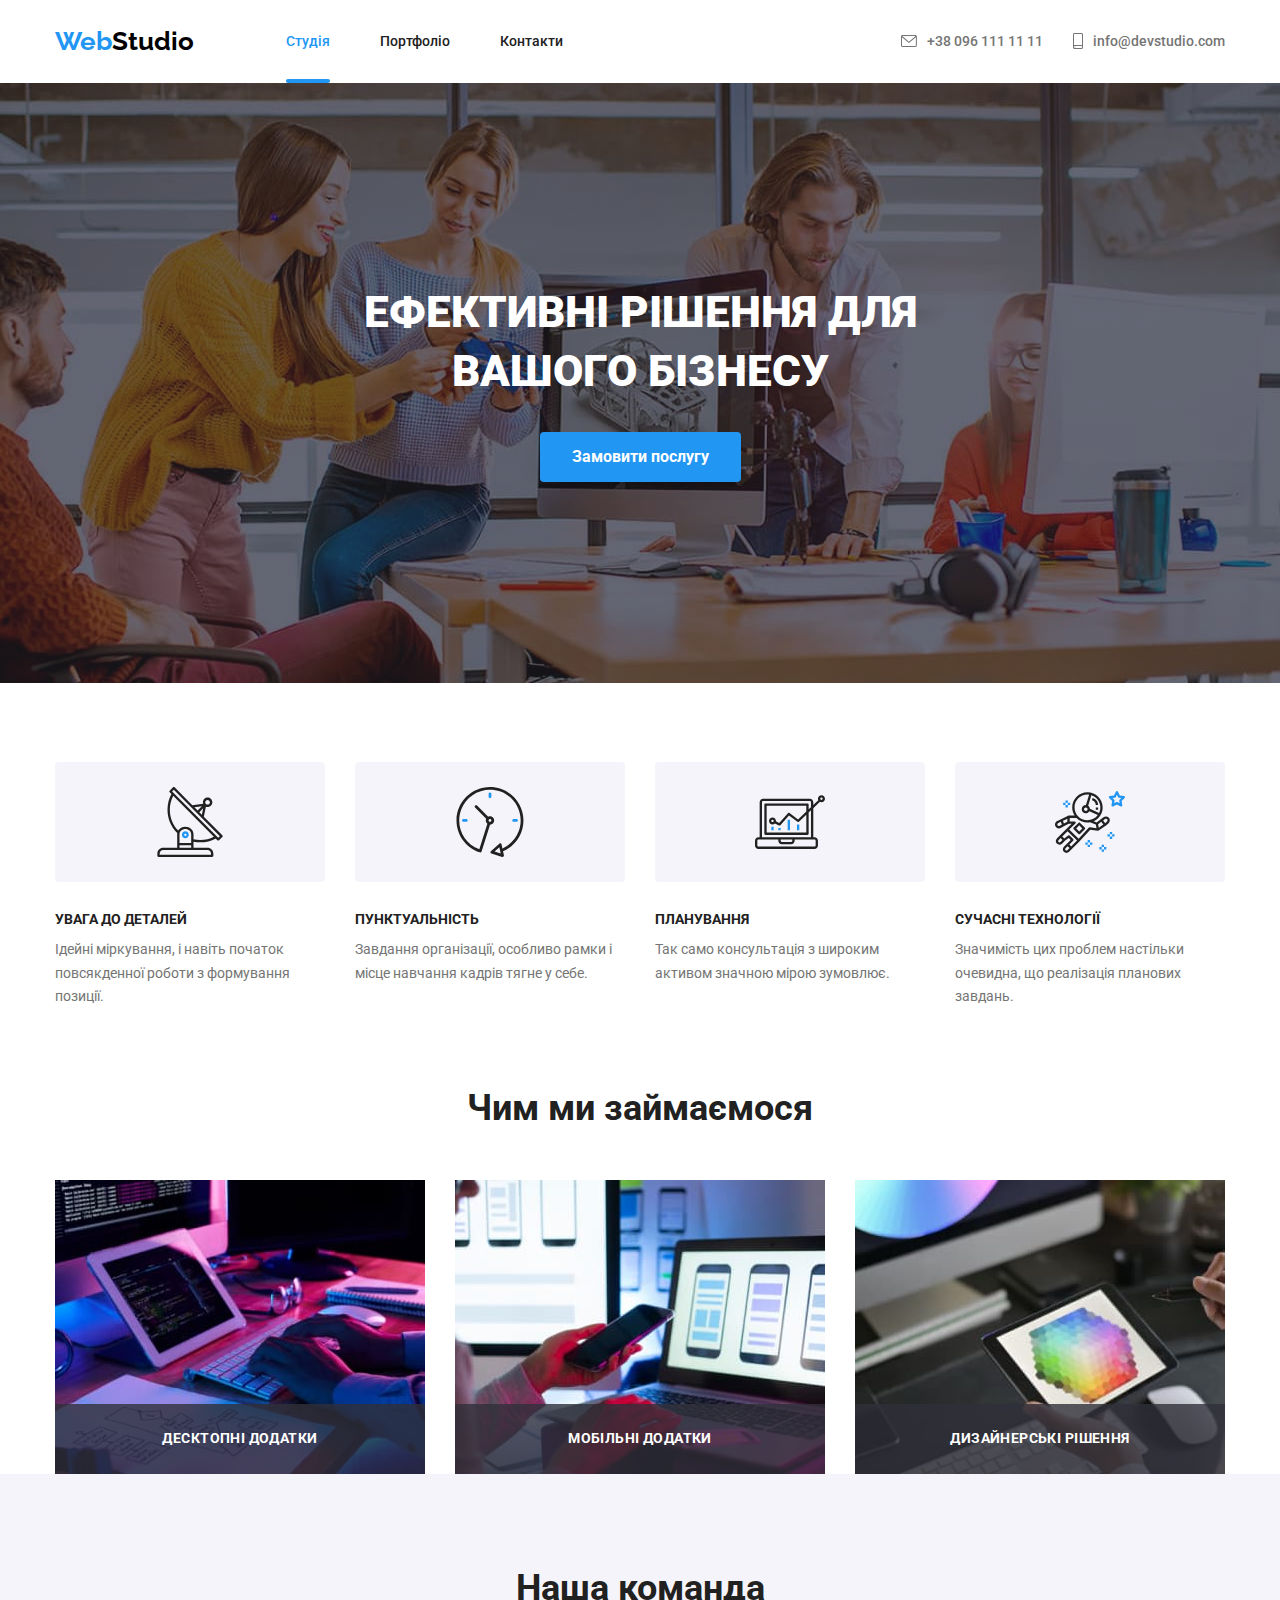
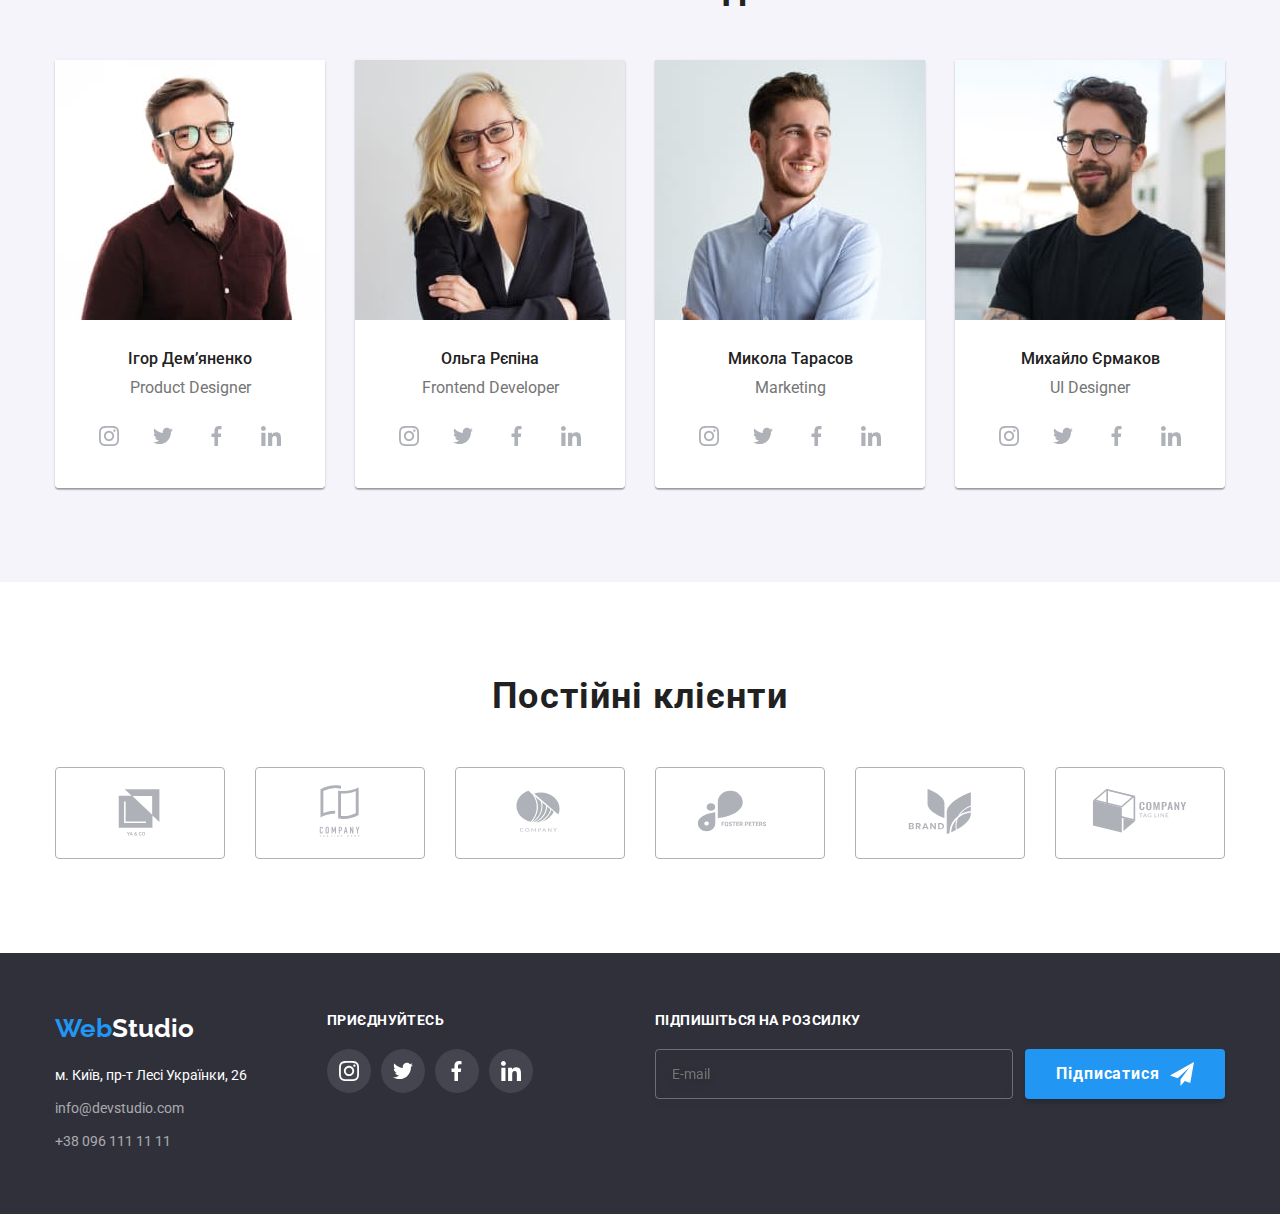
==== commit 162f6bea: "+" ====
--- a/index.html
+++ b/index.html
@@ -240,7 +240,12 @@
 				<h2 class="developers__title">Наша команда</h2>
 				<ul class="developers__list">
 					<li class="developers__box">
-						<img src="./image/img1.jpg" alt="дизайнер продукту" width="270" />
+						<picture>
+							<source srcset="./image/img1@1xdesk.jpg 1x, ./image/img1@2xdesk.jpg 2x" media="(min-width: 1200px)" />
+							<source srcset="./image/img1@1xtab.jpg 1x, ./image/img1@2xtab.jpg 2x" media="(min-width: 768px)" />
+							<source srcset="./image/img1@1xmob.jpg 1x, ./image/img1@2xmob.jpg 2x" media="(max-width: 767px)" />
+							<img src="./image/img1.jpg" alt="дизайнер продукту" />
+						</picture>
 						<div class="card-set">
 							<h3 class="card-set__name">Ігор Дем’яненко</h3>
 							<p class="card-set__direction" lang="en">Product Designer</p>
@@ -275,7 +280,12 @@
 						</div>
 					</li>
 					<li class="developers__box">
-						<img src="./image/img2.jpg" alt="розробник інтерфейсу" width="270" />
+						<picture>
+							<source srcset="./image/img2@1xdesk.jpg 1x, ./image/img2@2xdesk.jpg 2x" media="(min-width: 1200px)" />
+							<source srcset="./image/img2@1xtab.jpg 1x, ./image/img2@2xtab.jpg 2x" media="(min-width:768px)" />
+							<source srcset="./image/img2@1xmob.jpg 1x, ./image/img2@2xmob.jpg 2x" media="(max-width:767px)" />
+							<img src="./image/img2.jpg" alt="розробник інтерфейсу" />
+						</picture>
 						<div class="card-set">
 							<h3 class="card-set__name">Ольга Рєпіна</h3>
 							<p class="card-set__direction" lang="en">Frontend Developer</p>
@@ -310,7 +320,12 @@
 						</div>
 					</li>
 					<li class="developers__box">
-						<img src="./image/img3.jpg" alt="маркетолог" width="270" />
+						<picture>
+							<source srcset="./image/img3@1xdesk.jpg 1x, ./image/img3@2xdesk.jpg 2x" media="(min-width: 1200px)" />
+							<source srcset="./image/img3@1xtab.jpg 1x, ./image/img3@2xtab.jpg 2x" media="(min-width:768px)" />
+							<source srcset="./image/img3@1xmob.jpg 1x, ./image/img3@2xmob.jpg 2x" media="(max-width:767px)" />
+							<img src="./image/img3.jpg" alt="маркетолог" />
+						</picture>
 						<div class="card-set">
 							<h3 class="card-set__name">Микола Тарасов</h3>
 							<p class="card-set__direction" lang="en">Marketing</p>
@@ -345,7 +360,12 @@
 						</div>
 					</li>
 					<li class="developers__box">
-						<img src="./image/img4.jpg" alt="дизайнер інтерфейсу користувача" width="270" />
+						<picture>
+							<source srcset="./image/img4@1xdesk.jpg 1x, ./image/img4@2xdesk.jpg 2x" media="(min-width: 1200px)" />
+							<source srcset="./image/img4@1xtab.jpg 1x, ./image/img4@2xtab.jpg 2x" media="(min-width:768px)" />
+							<source srcset="./image/img4@1xmob.jpg 1x, ./image/img4@2xmob.jpg 2x" media="(max-width:767px)" />
+							<img src="./image/img4.jpg" alt="дизайнер інтерфейсу користувача" />
+						</picture>
 						<div class="card-set">
 							<h3 class="card-set__name">Михайло Єрмаков</h3>
 							<p class="card-set__direction" lang="en">UI Designer</p>
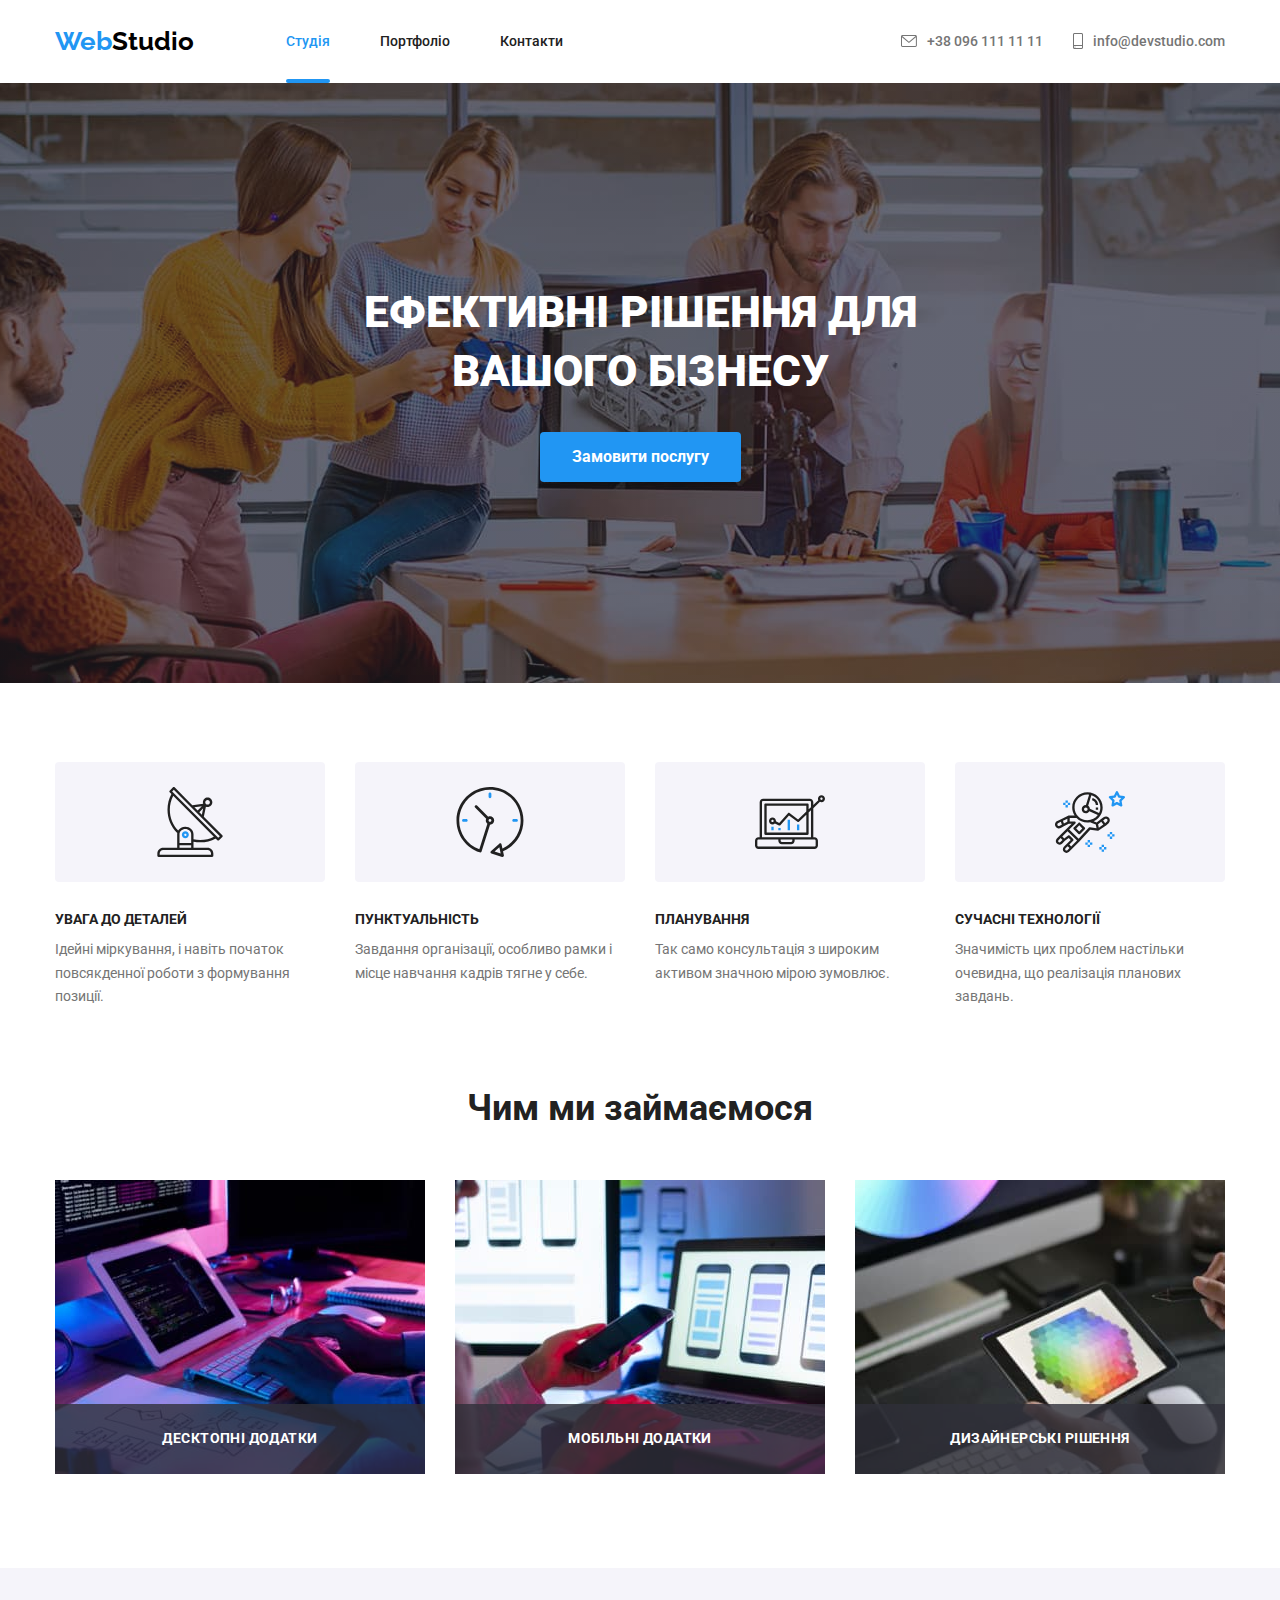
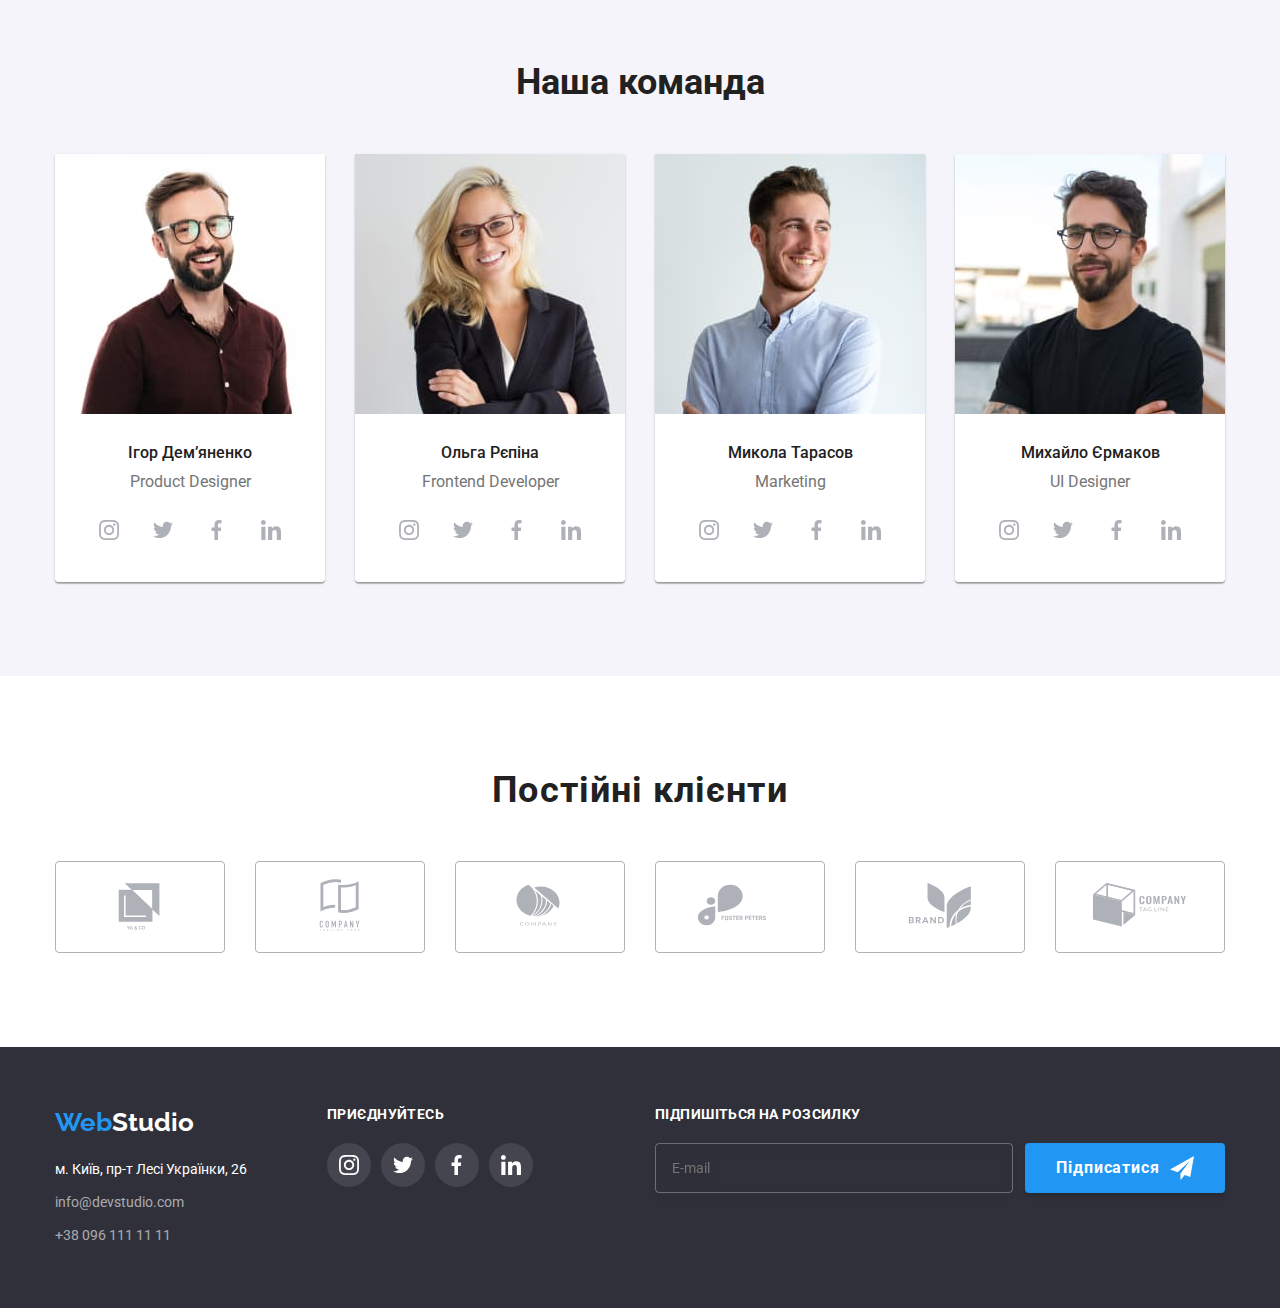
==== commit 04d3bf97: "+" ====
--- a/index.html
+++ b/index.html
@@ -208,7 +208,7 @@
 		<!-- Services -->
 
 		<section class="services">
-			<div class="services container">
+			<div class="services-container container">
 				<h2 class="services__title">Чим ми займаємося</h2>
 				<ul class="services__list">
 					<li class="services__item">
--- a/css/main.min.css
+++ b/css/main.min.css
@@ -1 +1 @@
-/*! modern-normalize v1.1.0 | MIT License | https://github.com/sindresorhus/modern-normalize */*,::before,::after{box-sizing:border-box}html{line-height:1.15;-webkit-text-size-adjust:100%;-moz-tab-size:4;-o-tab-size:4;tab-size:4}body{margin:0;font-family:system-ui,-apple-system,"Segoe UI",Roboto,Helvetica,Arial,sans-serif,"Apple Color Emoji","Segoe UI Emoji"}hr{height:0;color:inherit}abbr[title]{-webkit-text-decoration:underline dotted;text-decoration:underline dotted}b,strong{font-weight:bolder}code,kbd,samp,pre{font-family:ui-monospace,SFMono-Regular,Consolas,"Liberation Mono",Menlo,monospace;font-size:1em}small{font-size:80%}sub,sup{font-size:75%;line-height:0;position:relative;vertical-align:baseline}sub{bottom:-0.25em}sup{top:-0.5em}table{text-indent:0;border-color:inherit}button,input,optgroup,select,textarea{font-family:inherit;font-size:100%;line-height:1.15;margin:0}button,select{text-transform:none}button,[type=button],[type=reset],[type=submit]{-webkit-appearance:button}::-moz-focus-inner{border-style:none;padding:0}:-moz-focusring{outline:1px dotted ButtonText}:-moz-ui-invalid{box-shadow:none}legend{padding:0}progress{vertical-align:baseline}::-webkit-inner-spin-button,::-webkit-outer-spin-button{height:auto}[type=search]{-webkit-appearance:textfield;outline-offset:-2px}::-webkit-search-decoration{-webkit-appearance:none}::-webkit-file-upload-button{-webkit-appearance:button;font:inherit}summary{display:list-item}body{background:#fff;color:#212121;font-family:Roboto,sans-serif;font-size:14px;letter-spacing:.03}img{display:block;width:100%}use{transition:fill 250ms cubic-bezier(0.4, 0, 0.2, 1)}.container{margin:0 auto;padding:0 15px}@media screen and (min-width: 480px){.container{width:480px}}@media screen and (min-width: 768px){.container{width:768px}}@media screen and (min-width: 1200px){.container{width:1200px}}.navigation{display:flex;align-items:center;justify-content:space-between}.navigation__logo{padding:16px 0;text-decoration:none;font-family:Raleway,sans-serif;font-weight:700;font-size:24px;line-height:1.16;letter-spacing:.03;color:#000}.navigation__logo-color{color:#2196f3}.mobile-container{position:fixed;top:0;left:0;width:100vw;height:100vh;padding:48px 40px;background-color:#fff;transform:translateX(100%);transition:250ms cubic-bezier(0.4, 0, 0.2, 1)}.mobile-container.is-open{transform:translateX(0)}.mobile-container .menu-toggle{position:absolute;top:10px;right:15px}.mobile__list{margin:0 auto;padding-left:0;list-style:none}.mobile__item:not(:last-child){margin-bottom:32px}.mobile__link{font-weight:500;font-size:40px;line-height:1.17;text-decoration:none;color:#212121}.mobile__link.current{color:#2196f3}.mobile__authentication{margin:0 auto;padding-left:0;list-style:none}.mobile__authentication-item:not(:last-child){padding-top:250px;padding-bottom:32px}.mobile__authentication-link{font-weight:500;font-size:34px;line-height:1.17;text-decoration:none;color:#2196f3}.mobile__authentication-mail{font-weight:500;font-size:24px;line-height:1.16;text-decoration:none;color:#757575}.mobile__social{display:flex;padding-top:64px;margin:0 auto;padding-left:0;list-style:none}.mobile__social-link{font-weight:500;font-size:18px;line-height:1.22;color:#2196f3}.mobile__social-item:not(:last-child){border-right:1px solid rgba(33,33,33,.2);padding-right:10px}.mobile__social-item:not(:first-child){padding-left:10px}@media screen and (max-width: 767px){.menu-toggle{min-height:40px;min-width:40px;display:flex;align-items:center;justify-content:center;margin:0;padding:0;background-color:rgba(0,0,0,0);cursor:pointer;border:none;border-radius:50%;outline:none}.navigation__list{display:none}.authentication{display:none}}@media screen and (min-width: 768px){.navigation__list{display:flex;margin-left:88px;margin-top:0;margin-bottom:0;padding-left:0;list-style:none}.menu-toggle{display:none}.navigation__logo{font-size:26px;line-height:1.17}.navigation__item:not(:last-child){margin-right:50px}.navigation__link{position:relative;display:block;padding:32px 0;text-decoration:none;font-weight:500;font-size:14px;line-height:1.33;color:#212121;transition:color 250ms cubic-bezier(0.4, 0, 0.2, 1)}.navigation__link:hover{color:#2196f3}.navigation__link.current{color:#2196f3}.navigation__link.current::after{content:"";position:absolute;display:block;left:0;bottom:0;width:100%;height:4px;border-radius:2px;background-color:#2196f3}.authentication{margin:0;margin-left:auto;padding:0;list-style:none}.authentication__link{display:flex;align-items:center;text-decoration:none;font-weight:500;font-size:14px;line-height:1.33;color:#757575;transition:color 250ms cubic-bezier(0.4, 0, 0.2, 1)}.authentication__icon{margin-right:10px;fill:#757575}.authentication__link:hover svg use,.authentication__link:focus svg use{fill:#2196f3;transition:250ms cubic-bezier(0.4, 0, 0.2, 1)}.authentication__link:hover,.authentication__link:focus{color:#2196f3}}@media screen and (min-width: 1200px){.navigation__list{margin-left:92px}.authentication{display:flex}.authentication__item:not(:last-child){margin-right:30px}}.hero{height:400px;margin:0 auto;background-image:linear-gradient(to right, rgba(47, 48, 58, 0.4), rgba(47, 48, 58, 0.4)),url(../image/mobile.jpg);background-repeat:no-repeat;background-position:center;background-size:cover;background-color:#fff}.hero__title{max-width:400px;padding-top:118px;margin:0 auto;margin-bottom:30px;font-weight:900;font-size:26px;line-height:1.61;text-align:center;color:#fff}.hero__button{display:block;padding:10px 32px;margin:0 auto;font-family:inherit;font-weight:700;font-size:16px;line-height:1.87;background-color:#2196f3;color:#fff;box-shadow:0px 4px 4px rgba(0,0,0,.15);border-radius:4px;border:#ffdead;transition:background-color 250ms cubic-bezier(0.4, 0, 0.2, 1)}.hero__button:hover{background-color:#188ce8}.hero__backdrop{position:fixed;top:0;left:0;width:100%;height:100%;background:rgba(0,0,0,.2);transition:opacity 250ms cubic-bezier(0.4, 0, 0.2, 1),visibility 250ms cubic-bezier(0.4, 0, 0.2, 1)}.hero__backdrop.is-hidden{opacity:0;visibility:hidden;pointer-events:none}.modal-window{position:relative;top:50%;left:50%;transform:translate(-50%, -50%);padding:40px;width:450px;height:609px;box-shadow:0px 1px 3px rgba(0,0,0,.12),0px 1px 1px rgba(0,0,0,.14),0px 2px 1px rgba(0,0,0,.2);border-radius:4px;background:#fff}.modal-window__button-close{position:absolute;display:flex;justify-content:center;align-items:center;right:8px;top:8px;width:30px;height:30px;padding:0;border-radius:50px;background:#fff;border:1px solid rgba(0,0,0,.1)}.modal-window__title{margin:0 auto;margin-bottom:12px;font-weight:700;font-size:20px;line-height:1.15;letter-spacing:.03em;text-align:center}.modal-form__list{list-style:none;margin:0 auto;padding:0}.modal-form__item{position:relative;display:flex;flex-direction:column;margin-bottom:10px;font-weight:400;font-size:12px;line-height:1.16;letter-spacing:.01em;color:#757575}.modal-form__icon{position:absolute;display:inline-block;top:50%;left:12px}.modal-form label{margin-bottom:4px}.modal-form input{padding:11px 12px;padding-left:42px;border:1px solid rgba(33,33,33,.2);border-radius:4px;outline:none}.modal-form textarea{padding:12px 16px;border:1px solid rgba(33,33,33,.2);border-radius:4px;outline:none;resize:none}.modal-form__item:focus-within>.modal-form__icon{fill:#2196f3}.modal-form__item input:focus{border:1px solid #2196f3}.modal-form__item textarea:focus{border:1px solid #2196f3}.modal-form__mailling{display:flex;align-items:center;margin-top:20px;margin-bottom:30px;font-weight:400;font-size:12px;line-height:1.16;letter-spacing:.03em;text-align:center;color:#757575}.modal-form__mailling input{position:absolute;white-space:nowrap;width:1px;height:1px;overflow:hidden;border:0;padding:0;clip:rect(0 0 0 0);-webkit-clip-path:inset(50%);clip-path:inset(50%)}.modal-form__mailling label{display:flex;align-items:center;justify-content:center;margin:0}input:checked+label .modal-form__check-mark{background-color:#2196f3;border:2px solid #2196f3}.modal-form__check-mark{display:flex;align-items:center;width:16px;height:15px;margin-right:7px;margin-left:14px;border:2px solid #212121;border-radius:2px}.modal-form__link{margin-left:4px;color:#2196f3}.modal-form__button-submit{display:block;margin:0 auto;padding:10px 52px;font-weight:700;font-size:16px;line-height:1.87;letter-spacing:.06em;background:#2196f3;box-shadow:0px 4px 4px rgba(0,0,0,.15);border-radius:4px;border:#ffdead;color:#fff}.modal-form__button-submit:hover{background-color:#188ce8}@media screen and (min-width: 768px){.hero{max-width:1600px;height:400px;background-image:linear-gradient(to right, rgba(47, 48, 58, 0.4), rgba(47, 48, 58, 0.4)),url(../image/hero.jpg)}}@media screen and (min-width: 1200px){.hero{height:600px}.hero__title{max-width:600px;padding-top:200px;margin:0 auto;margin-bottom:30px;font-size:44px;line-height:1.36}.modal-window{width:528px;height:581px}.modal-form__mailling{font-size:14px;line-height:1.71}}.skill{padding:60px 0}.skills__title-hidden{overflow:hidden;position:absolute;white-space:nowrap;clip:rect(0 0 0 0);-webkit-clip-path:inset(50%);clip-path:inset(50%);height:1px;width:1px}.skills__list{display:flex;flex-direction:column;align-items:center;margin:0 auto;padding-left:0;list-style:none}.skills__item:not(:last-child){margin-bottom:30px}.skills__icon{display:flex;justify-content:center;align-items:center;width:100%;height:120px;margin-bottom:30px;border-radius:4px;background-color:#f5f4fa}.skills__title{margin:0 auto;margin-bottom:10px;text-align:center;font-weight:700;font-size:14px;line-height:1.14}.skills__text{margin:0 auto;font-size:14px;line-height:1.71;color:#757575}@media screen and (min-width: 768px){.skills__list{flex-direction:row;flex-wrap:wrap;margin:-15px}.skills__item{width:calc((100% - 60px)/2);margin:15px}.skills__item:not(:last-child){margin-bottom:15px}.skills__item:not(:last-child){margin-bottom:0}}@media screen and (min-width: 1200px){.skill{padding:94px 0}.skills__list{display:flex;align-items:baseline}.skills__item{width:270px;margin:0 auto}.skills__title{text-align:start}}.services{display:none}@media screen and (min-width: 1200px){.services{display:block}.services__container{width:1200px;padding-left:15px;padding-right:15px;margin:0 auto}.services__title{margin:0 auto;margin-bottom:50px;font-weight:700;font-size:36px;line-height:1.16;text-align:center}.services__list{display:flex;gap:30px;margin:0 auto;padding-left:0;list-style:none}.services__item{position:relative}.services__box{position:absolute;bottom:0;display:block;width:370px;height:70px;padding:27px 0;background:rgba(47,48,58,.8)}.services__box-title{margin:0 auto;font-weight:700;font-size:14px;line-height:1.14;text-align:center;letter-spacing:.03em;text-transform:uppercase;color:#fff}}.developer{padding:60px 0;background-color:#f5f4fa}.developers__title{margin:0 auto;margin-bottom:50px;font-weight:700;font-size:36px;line-height:1.16;text-align:center}.developers__list{display:flex;flex-wrap:wrap;margin:0 auto;padding-left:0;list-style:none}.developers__box{box-shadow:0px 1px 3px rgba(0,0,0,.12),0px 1px 1px rgba(0,0,0,.14),0px 2px 1px rgba(0,0,0,.2);border-radius:0px 0px 4px 4px}.card-set{padding-top:30px;padding-bottom:30px;text-align:center;background-color:#fff;border-radius:0px 0px 4px 4px}.card-set__name{margin:0 auto;margin-bottom:10px;font-weight:500;font-size:16px;line-height:1.18}.card-set__direction{margin:0 auto;font-size:16px;line-height:1.18;color:#757575}.social-networks{margin-top:16px;padding:0 32px}.social-networks__list{display:flex;justify-content:center;list-style:none;gap:0;margin:0;padding:0}.social-networks__item:not(:last-child){margin-right:10px}.social-networks__link{display:flex;align-items:center;justify-content:center;height:44px;width:44px;border-radius:50%;transition:background-color 250ms cubic-bezier(0.4, 0, 0.2, 1)}.social-networks__link:hover{background-color:#2196f3}.social-networks__link:hover svg use{fill:#fff;transition:250ms cubic-bezier(0.4, 0, 0.2, 1)}.social-networks__icon{fill:#afb1b8}@media screen and (min-width: 768px){.developers__list{display:flex;flex-direction:row;flex-wrap:wrap;margin:-15px}.developers__box{width:calc((100% - 60px)/2);margin:15px}.developers__box:not(:last-child){margin-bottom:15px}}@media screen and (min-width: 1200px){.developer{padding:94px 0}.developers__list{gap:30px;margin:0}.developers__box{width:270px;margin:0}.developers__box:not(:last-child){margin-bottom:0}}.client{padding:60px 0}.clients__title{margin:0 auto;margin-bottom:50px;font-weight:700;font-size:36px;line-height:1.16;text-align:center;letter-spacing:.03em}.clients__list{display:flex;flex-wrap:wrap;margin:-15px;padding-left:0;list-style:none}.clients__item{display:flex;justify-content:center;align-items:center;width:170px;height:92px;width:calc((100% - 60px)/2);margin:15px;border:1px solid #afb1b8;border-radius:4px;transition:border 250ms cubic-bezier(0.4, 0, 0.2, 1)}.clients__item:hover{border:1px solid #2196f3}.clients__item:hover svg use{fill:#2196f3;transition:250ms cubic-bezier(0.4, 0, 0.2, 1)}.clients__icon{fill:#afb1b8}@media screen and (min-width: 768px){.clients__item{width:calc((100% - 90px)/3)}}@media screen and (min-width: 1200px){.client{padding:94px 0}.clients__item{width:170px}}.footers{background-color:#2f303a;padding-top:60px;padding-bottom:60px}.footer__logo{display:block;text-decoration:none;font-family:Raleway,sans-serif;color:#fff;font-weight:700;font-size:24px;line-height:1.16;text-align:center}.footer__logo-color{color:#2196f3}.address{text-align:center;margin-top:20px;font-style:normal}.address__list{margin:0;padding-left:0;list-style:none}.address__item:not(:last-child){margin-bottom:9px}.address__link{text-decoration:none;font-size:14px;line-height:1.71;color:rgba(255,255,255,.6)}.address__link-color{color:#fff}.join-in{margin-top:60px}.join-in__title{margin:0 auto;font-weight:700;font-size:14px;line-height:1.14;letter-spacing:.03em;text-transform:uppercase;color:#fff;text-align:center}.join-in__list{display:flex;justify-content:center;margin-top:20px;padding-left:0;list-style:none}.join-in__item{display:flex;justify-content:center;align-items:center;width:44px;height:44px;border-radius:50%;background:rgba(255,255,255,.1);transition:background-color 250ms cubic-bezier(0.4, 0, 0.2, 1)}.join-in__item:not(:last-child){margin-right:10px}.join-in__item:hover{background-color:#2196f3}.join-in__link{display:flex}.join-in__icon{fill:#fff}.sing-up__title{font-weight:700;font-size:14px;line-height:1.14;letter-spacing:.03em;text-transform:uppercase;color:#fff;margin:0 auto;margin-top:60px;margin-bottom:20px;text-align:center}.sing-up input{width:100%;height:50px;padding:15px 16px;margin-bottom:20px;border:1px solid rgba(255,255,255,.3);filter:drop-shadow(0px 4px 4px rgba(0, 0, 0, 0.15));border-radius:4px;outline:none;background:none}.sing-up__button{display:flex;align-items:center;justify-content:center;margin:0 auto;width:200px;height:50px;background:#2196f3;box-shadow:0px 4px 4px rgba(0,0,0,.15);border-radius:4px;border:#ffdead;font-weight:700;font-size:16px;line-height:1.87;letter-spacing:.06em;color:#fff}.sing-up__button svg{margin-left:10px}@media screen and (min-width: 768px){.sing-up input{width:450px}.footer__box{display:flex;justify-content:space-between}.footer__address{margin-left:80px}.join-in{margin-right:90px;margin-top:0}.sing-up__form{display:flex;flex-direction:column;align-items:center}}@media screen and (min-width: 1200px){.footer-container{display:flex;justify-content:space-between}.footer__logo{display:flex;font-size:26px;line-height:1.19}.footer__address{display:block;margin-left:0;margin-right:80px;justify-content:left}.join-in__title{text-align:left}.address{text-align:left}.sing-up input{width:358px;margin-bottom:0}.sing-up__form{flex-direction:row;align-items:center}.sing-up__title{margin-top:0;margin-bottom:20px;text-align:left}.sing-up__button{margin-left:12px}}/*# sourceMappingURL=main.min.css.map */+/*! modern-normalize v1.1.0 | MIT License | https://github.com/sindresorhus/modern-normalize */*,::before,::after{box-sizing:border-box}html{line-height:1.15;-webkit-text-size-adjust:100%;-moz-tab-size:4;-o-tab-size:4;tab-size:4}body{margin:0;font-family:system-ui,-apple-system,"Segoe UI",Roboto,Helvetica,Arial,sans-serif,"Apple Color Emoji","Segoe UI Emoji"}hr{height:0;color:inherit}abbr[title]{-webkit-text-decoration:underline dotted;text-decoration:underline dotted}b,strong{font-weight:bolder}code,kbd,samp,pre{font-family:ui-monospace,SFMono-Regular,Consolas,"Liberation Mono",Menlo,monospace;font-size:1em}small{font-size:80%}sub,sup{font-size:75%;line-height:0;position:relative;vertical-align:baseline}sub{bottom:-0.25em}sup{top:-0.5em}table{text-indent:0;border-color:inherit}button,input,optgroup,select,textarea{font-family:inherit;font-size:100%;line-height:1.15;margin:0}button,select{text-transform:none}button,[type=button],[type=reset],[type=submit]{-webkit-appearance:button}::-moz-focus-inner{border-style:none;padding:0}:-moz-focusring{outline:1px dotted ButtonText}:-moz-ui-invalid{box-shadow:none}legend{padding:0}progress{vertical-align:baseline}::-webkit-inner-spin-button,::-webkit-outer-spin-button{height:auto}[type=search]{-webkit-appearance:textfield;outline-offset:-2px}::-webkit-search-decoration{-webkit-appearance:none}::-webkit-file-upload-button{-webkit-appearance:button;font:inherit}summary{display:list-item}body{background:#fff;color:#212121;font-family:Roboto,sans-serif;font-size:14px;letter-spacing:.03}img{display:block;width:100%}use{transition:fill 250ms cubic-bezier(0.4, 0, 0.2, 1)}.container{margin:0 auto;padding:0 15px}@media screen and (min-width: 480px){.container{width:480px}}@media screen and (min-width: 768px){.container{width:768px}}@media screen and (min-width: 1200px){.container{width:1200px}}.navigation{display:flex;align-items:center;justify-content:space-between}.navigation__logo{padding:16px 0;text-decoration:none;font-family:Raleway,sans-serif;font-weight:700;font-size:24px;line-height:1.16;letter-spacing:.03;color:#000}.navigation__logo-color{color:#2196f3}.mobile-container{position:fixed;top:0;left:0;width:100vw;height:100vh;padding:48px 40px;background-color:#fff;transform:translateX(100%);transition:250ms cubic-bezier(0.4, 0, 0.2, 1)}.mobile-container.is-open{transform:translateX(0)}.mobile-container .menu-toggle{position:absolute;top:10px;right:15px}.mobile__list{margin:0 auto;padding-left:0;list-style:none}.mobile__item:not(:last-child){margin-bottom:32px}.mobile__link{font-weight:500;font-size:40px;line-height:1.17;text-decoration:none;color:#212121}.mobile__link.current{color:#2196f3}.mobile__authentication{margin:0 auto;padding-left:0;list-style:none}.mobile__authentication-item:not(:last-child){padding-top:250px;padding-bottom:32px}.mobile__authentication-link{font-weight:500;font-size:34px;line-height:1.17;text-decoration:none;color:#2196f3}.mobile__authentication-mail{font-weight:500;font-size:24px;line-height:1.16;text-decoration:none;color:#757575}.mobile__social{display:flex;padding-top:64px;margin:0 auto;padding-left:0;list-style:none}.mobile__social-link{font-weight:500;font-size:18px;line-height:1.22;color:#2196f3}.mobile__social-item:not(:last-child){border-right:1px solid rgba(33,33,33,.2);padding-right:10px}.mobile__social-item:not(:first-child){padding-left:10px}@media screen and (max-width: 767px){.menu-toggle{min-height:40px;min-width:40px;display:flex;align-items:center;justify-content:center;margin:0;padding:0;background-color:rgba(0,0,0,0);cursor:pointer;border:none;border-radius:50%;outline:none}.navigation__list{display:none}.authentication{display:none}}@media screen and (min-width: 768px){.navigation__list{display:flex;margin-left:88px;margin-top:0;margin-bottom:0;padding-left:0;list-style:none}.menu-toggle{display:none}.navigation__logo{font-size:26px;line-height:1.17}.navigation__item:not(:last-child){margin-right:50px}.navigation__link{position:relative;display:block;padding:32px 0;text-decoration:none;font-weight:500;font-size:14px;line-height:1.33;color:#212121;transition:color 250ms cubic-bezier(0.4, 0, 0.2, 1)}.navigation__link:hover{color:#2196f3}.navigation__link.current{color:#2196f3}.navigation__link.current::after{content:"";position:absolute;display:block;left:0;bottom:0;width:100%;height:4px;border-radius:2px;background-color:#2196f3}.authentication{margin:0;margin-left:auto;padding:0;list-style:none}.authentication__link{display:flex;align-items:center;text-decoration:none;font-weight:500;font-size:14px;line-height:1.33;color:#757575;transition:color 250ms cubic-bezier(0.4, 0, 0.2, 1)}.authentication__icon{margin-right:10px;fill:#757575}.authentication__link:hover svg use,.authentication__link:focus svg use{fill:#2196f3;transition:250ms cubic-bezier(0.4, 0, 0.2, 1)}.authentication__link:hover,.authentication__link:focus{color:#2196f3}}@media screen and (min-width: 1200px){.navigation__list{margin-left:92px}.authentication{display:flex}.authentication__item:not(:last-child){margin-right:30px}}.hero{height:400px;margin:0 auto;background-image:linear-gradient(to right, rgba(47, 48, 58, 0.4), rgba(47, 48, 58, 0.4)),url(../image/mobile.jpg);background-repeat:no-repeat;background-position:center;background-size:cover;background-color:#fff}.hero__title{max-width:400px;padding-top:118px;margin:0 auto;margin-bottom:30px;font-weight:900;font-size:26px;line-height:1.61;text-align:center;color:#fff}.hero__button{display:block;padding:10px 32px;margin:0 auto;font-family:inherit;font-weight:700;font-size:16px;line-height:1.87;background-color:#2196f3;color:#fff;box-shadow:0px 4px 4px rgba(0,0,0,.15);border-radius:4px;border:#ffdead;transition:background-color 250ms cubic-bezier(0.4, 0, 0.2, 1)}.hero__button:hover{background-color:#188ce8}.hero__backdrop{position:fixed;top:0;left:0;width:100%;height:100%;background:rgba(0,0,0,.2);transition:opacity 250ms cubic-bezier(0.4, 0, 0.2, 1),visibility 250ms cubic-bezier(0.4, 0, 0.2, 1)}.hero__backdrop.is-hidden{opacity:0;visibility:hidden;pointer-events:none}.modal-window{position:relative;top:50%;left:50%;transform:translate(-50%, -50%);padding:40px;width:450px;height:609px;box-shadow:0px 1px 3px rgba(0,0,0,.12),0px 1px 1px rgba(0,0,0,.14),0px 2px 1px rgba(0,0,0,.2);border-radius:4px;background:#fff}.modal-window__button-close{position:absolute;display:flex;justify-content:center;align-items:center;right:8px;top:8px;width:30px;height:30px;padding:0;border-radius:50px;background:#fff;border:1px solid rgba(0,0,0,.1)}.modal-window__title{margin:0 auto;margin-bottom:12px;font-weight:700;font-size:20px;line-height:1.15;letter-spacing:.03em;text-align:center}.modal-form__list{list-style:none;margin:0 auto;padding:0}.modal-form__item{position:relative;display:flex;flex-direction:column;margin-bottom:10px;font-weight:400;font-size:12px;line-height:1.16;letter-spacing:.01em;color:#757575}.modal-form__icon{position:absolute;display:inline-block;top:50%;left:12px}.modal-form label{margin-bottom:4px}.modal-form input{padding:11px 12px;padding-left:42px;border:1px solid rgba(33,33,33,.2);border-radius:4px;outline:none}.modal-form textarea{padding:12px 16px;border:1px solid rgba(33,33,33,.2);border-radius:4px;outline:none;resize:none}.modal-form__item:focus-within>.modal-form__icon{fill:#2196f3}.modal-form__item input:focus{border:1px solid #2196f3}.modal-form__item textarea:focus{border:1px solid #2196f3}.modal-form__mailling{display:flex;align-items:center;margin-top:20px;margin-bottom:30px;font-weight:400;font-size:12px;line-height:1.16;letter-spacing:.03em;text-align:center;color:#757575}.modal-form__mailling input{position:absolute;white-space:nowrap;width:1px;height:1px;overflow:hidden;border:0;padding:0;clip:rect(0 0 0 0);-webkit-clip-path:inset(50%);clip-path:inset(50%)}.modal-form__mailling label{display:flex;align-items:center;justify-content:center;margin:0}input:checked+label .modal-form__check-mark{background-color:#2196f3;border:2px solid #2196f3}.modal-form__check-mark{display:flex;align-items:center;width:16px;height:15px;margin-right:7px;margin-left:14px;border:2px solid #212121;border-radius:2px}.modal-form__link{margin-left:4px;color:#2196f3}.modal-form__button-submit{display:block;margin:0 auto;padding:10px 52px;font-weight:700;font-size:16px;line-height:1.87;letter-spacing:.06em;background:#2196f3;box-shadow:0px 4px 4px rgba(0,0,0,.15);border-radius:4px;border:#ffdead;color:#fff}.modal-form__button-submit:hover{background-color:#188ce8}@media screen and (min-width: 768px){.hero{max-width:1600px;height:400px;background-image:linear-gradient(to right, rgba(47, 48, 58, 0.4), rgba(47, 48, 58, 0.4)),url(../image/hero.jpg)}}@media screen and (min-width: 1200px){.hero{height:600px}.hero__title{max-width:600px;padding-top:200px;margin:0 auto;margin-bottom:30px;font-size:44px;line-height:1.36}.modal-window{width:528px;height:581px}.modal-form__mailling{font-size:14px;line-height:1.71}}.skill{padding:60px 0}.skills__title-hidden{overflow:hidden;position:absolute;white-space:nowrap;clip:rect(0 0 0 0);-webkit-clip-path:inset(50%);clip-path:inset(50%);height:1px;width:1px}.skills__list{display:flex;flex-direction:column;align-items:center;margin:0 auto;padding-left:0;list-style:none}.skills__item:not(:last-child){margin-bottom:30px}.skills__icon{display:flex;justify-content:center;align-items:center;width:100%;height:120px;margin-bottom:30px;border-radius:4px;background-color:#f5f4fa}.skills__title{margin:0 auto;margin-bottom:10px;text-align:center;font-weight:700;font-size:14px;line-height:1.14}.skills__text{margin:0 auto;font-size:14px;line-height:1.71;color:#757575}@media screen and (min-width: 768px){.skills__list{flex-direction:row;flex-wrap:wrap;margin:-15px}.skills__item{width:calc((100% - 60px)/2);margin:15px}.skills__item:not(:last-child){margin-bottom:15px}.skills__item:not(:last-child){margin-bottom:0}}@media screen and (min-width: 1200px){.skill{padding:94px 0}.skills__list{display:flex;align-items:baseline}.skills__item{width:270px;margin:0 auto}.skills__title{text-align:start}}.services{display:none}@media screen and (min-width: 1200px){.services{display:block}.services-container{display:block;padding-bottom:94px}.services__title{margin:0 auto;margin-bottom:50px;font-weight:700;font-size:36px;line-height:1.16;text-align:center}.services__list{display:flex;gap:30px;margin:0 auto;padding-left:0;list-style:none}.services__item{position:relative}.services__box{position:absolute;bottom:0;display:block;width:370px;height:70px;padding:27px 0;background:rgba(47,48,58,.8)}.services__box-title{margin:0 auto;font-weight:700;font-size:14px;line-height:1.14;text-align:center;letter-spacing:.03em;text-transform:uppercase;color:#fff}}.developer{padding:60px 0;background-color:#f5f4fa}.developers__title{margin:0 auto;margin-bottom:50px;font-weight:700;font-size:36px;line-height:1.16;text-align:center}.developers__list{display:flex;flex-wrap:wrap;margin:0 auto;padding-left:0;list-style:none}.developers__box{box-shadow:0px 1px 3px rgba(0,0,0,.12),0px 1px 1px rgba(0,0,0,.14),0px 2px 1px rgba(0,0,0,.2);border-radius:0px 0px 4px 4px}.developers__box:not(:last-child){margin-bottom:30px}.card-set{padding-top:30px;padding-bottom:30px;text-align:center;background-color:#fff;border-radius:0px 0px 4px 4px}.card-set__name{margin:0 auto;margin-bottom:10px;font-weight:500;font-size:16px;line-height:1.18}.card-set__direction{margin:0 auto;font-size:16px;line-height:1.18;color:#757575}.social-networks{margin-top:16px;padding:0 32px}.social-networks__list{display:flex;justify-content:center;list-style:none;gap:0;margin:0;padding:0}.social-networks__item:not(:last-child){margin-right:10px}.social-networks__link{display:flex;align-items:center;justify-content:center;height:44px;width:44px;border-radius:50%;transition:background-color 250ms cubic-bezier(0.4, 0, 0.2, 1)}.social-networks__link:hover{background-color:#2196f3}.social-networks__link:hover svg use{fill:#fff;transition:250ms cubic-bezier(0.4, 0, 0.2, 1)}.social-networks__icon{fill:#afb1b8}@media screen and (min-width: 768px){.developers__list{display:flex;flex-direction:row;flex-wrap:wrap;margin:-15px}.developers__box{width:calc((100% - 60px)/2);margin:15px}.developers__box:not(:last-child){margin-bottom:15px}}@media screen and (min-width: 1200px){.developer{padding:94px 0}.developers__list{gap:30px;margin:0}.developers__box{width:270px;margin:0}.developers__box:not(:last-child){margin-bottom:0}}.client{padding:60px 0}.clients__title{margin:0 auto;margin-bottom:50px;font-weight:700;font-size:36px;line-height:1.16;text-align:center;letter-spacing:.03em}.clients__list{display:flex;flex-wrap:wrap;margin:-15px;padding-left:0;list-style:none}.clients__item{display:flex;justify-content:center;align-items:center;width:170px;height:92px;width:calc((100% - 60px)/2);margin:15px;border:1px solid #afb1b8;border-radius:4px;transition:border 250ms cubic-bezier(0.4, 0, 0.2, 1)}.clients__item:hover{border:1px solid #2196f3}.clients__item:hover svg use{fill:#2196f3;transition:250ms cubic-bezier(0.4, 0, 0.2, 1)}.clients__icon{fill:#afb1b8}@media screen and (min-width: 768px){.clients__item{width:calc((100% - 90px)/3)}}@media screen and (min-width: 1200px){.client{padding:94px 0}.clients__item{width:170px}}.footers{background-color:#2f303a;padding-top:60px;padding-bottom:60px}.footer__logo{display:block;text-decoration:none;font-family:Raleway,sans-serif;color:#fff;font-weight:700;font-size:24px;line-height:1.16;text-align:center}.footer__logo-color{color:#2196f3}.address{text-align:center;margin-top:20px;font-style:normal}.address__list{margin:0;padding-left:0;list-style:none}.address__item:not(:last-child){margin-bottom:9px}.address__link{text-decoration:none;font-size:14px;line-height:1.71;color:rgba(255,255,255,.6)}.address__link-color{color:#fff}.join-in{margin-top:60px}.join-in__title{margin:0 auto;font-weight:700;font-size:14px;line-height:1.14;letter-spacing:.03em;text-transform:uppercase;color:#fff;text-align:center}.join-in__list{display:flex;justify-content:center;margin-top:20px;padding-left:0;list-style:none}.join-in__item{display:flex;justify-content:center;align-items:center;width:44px;height:44px;border-radius:50%;background:rgba(255,255,255,.1);transition:background-color 250ms cubic-bezier(0.4, 0, 0.2, 1)}.join-in__item:not(:last-child){margin-right:10px}.join-in__item:hover{background-color:#2196f3}.join-in__link{display:flex}.join-in__icon{fill:#fff}.sing-up__title{font-weight:700;font-size:14px;line-height:1.14;letter-spacing:.03em;text-transform:uppercase;color:#fff;margin:0 auto;margin-top:60px;margin-bottom:20px;text-align:center}.sing-up input{width:100%;height:50px;padding:15px 16px;margin-bottom:20px;border:1px solid rgba(255,255,255,.3);filter:drop-shadow(0px 4px 4px rgba(0, 0, 0, 0.15));border-radius:4px;outline:none;background:none}.sing-up__button{display:flex;align-items:center;justify-content:center;margin:0 auto;width:200px;height:50px;background:#2196f3;box-shadow:0px 4px 4px rgba(0,0,0,.15);border-radius:4px;border:#ffdead;font-weight:700;font-size:16px;line-height:1.87;letter-spacing:.06em;color:#fff}.sing-up__button svg{margin-left:10px}@media screen and (min-width: 768px){.sing-up input{width:450px}.footer__box{display:flex;justify-content:space-between}.footer__address{margin-left:80px}.join-in{margin-right:90px;margin-top:0}.sing-up__form{display:flex;flex-direction:column;align-items:center}}@media screen and (min-width: 1200px){.footer-container{display:flex;justify-content:space-between}.footer__logo{display:flex;font-size:26px;line-height:1.19}.footer__address{display:block;margin-left:0;margin-right:80px;justify-content:left}.join-in__title{text-align:left}.address{text-align:left}.sing-up input{width:358px;margin-bottom:0}.sing-up__form{flex-direction:row;align-items:center}.sing-up__title{margin-top:0;margin-bottom:20px;text-align:left}.sing-up__button{margin-left:12px}}/*# sourceMappingURL=main.min.css.map */